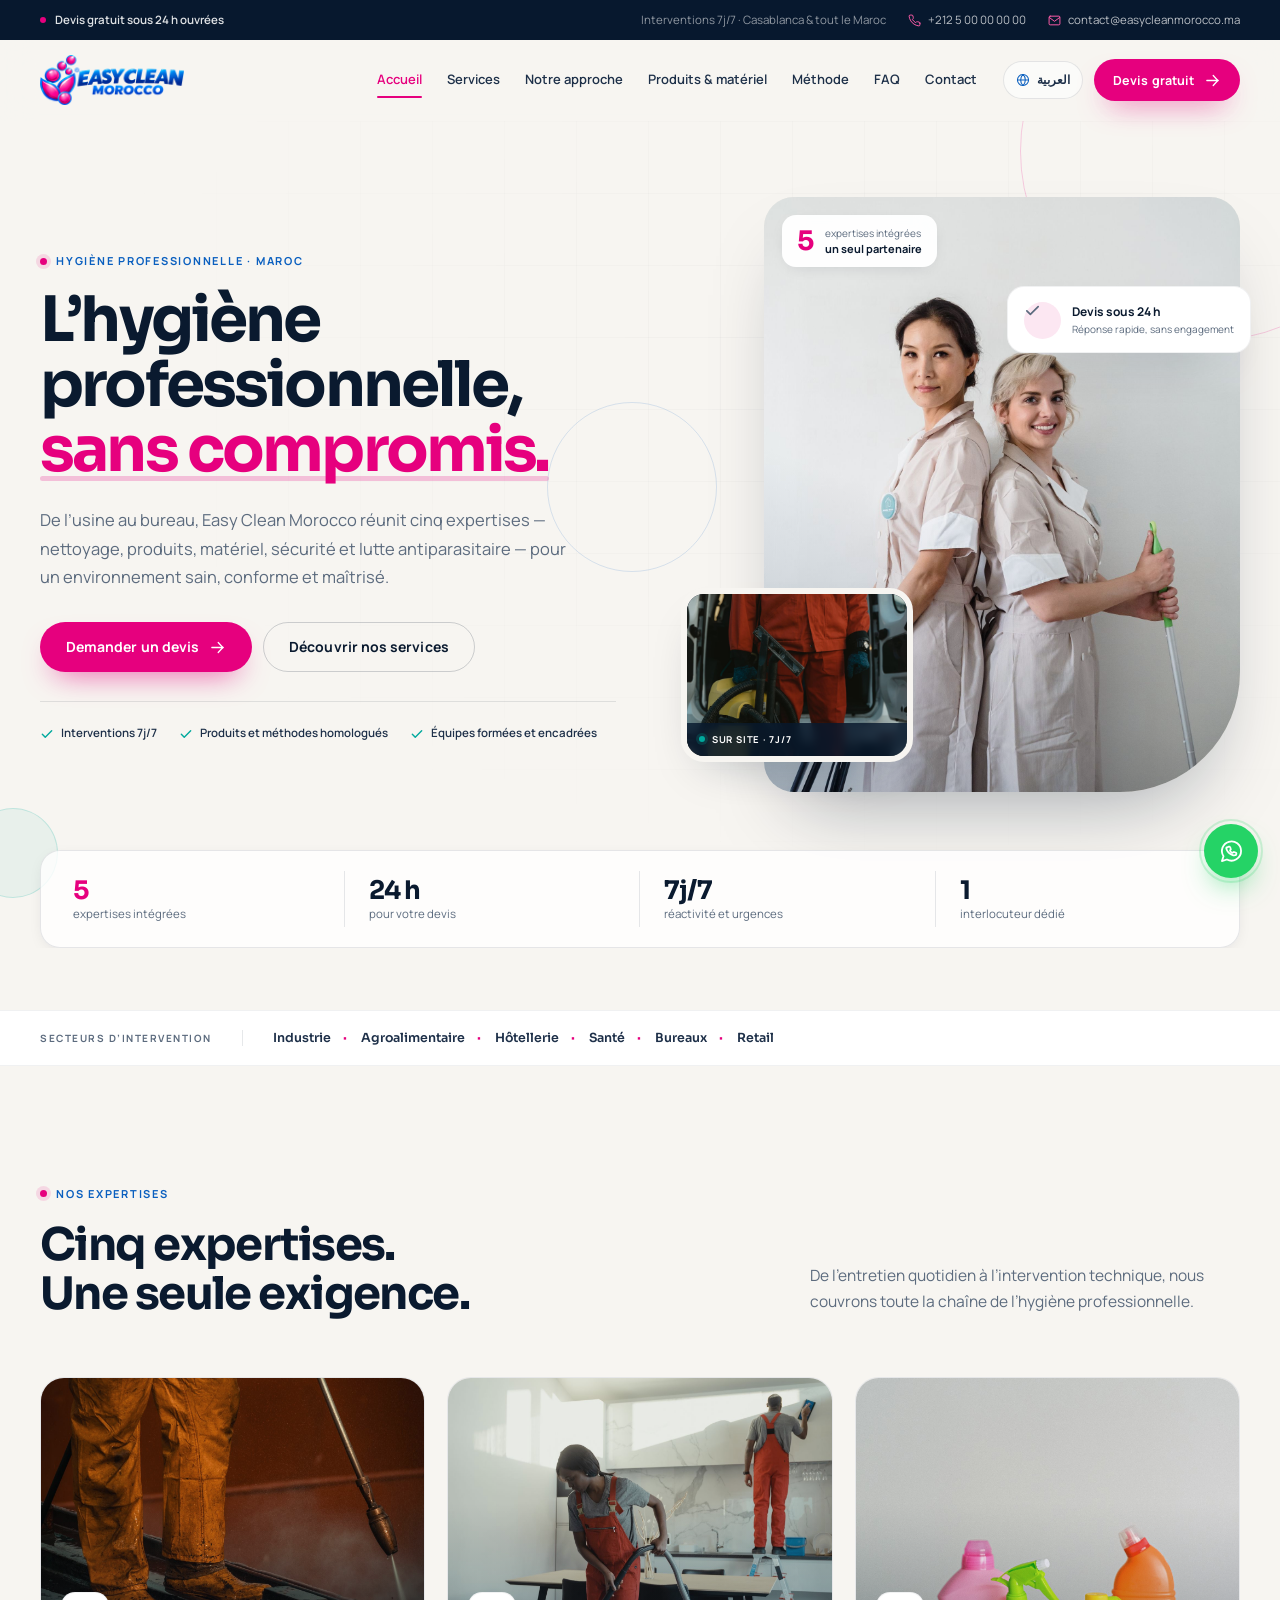
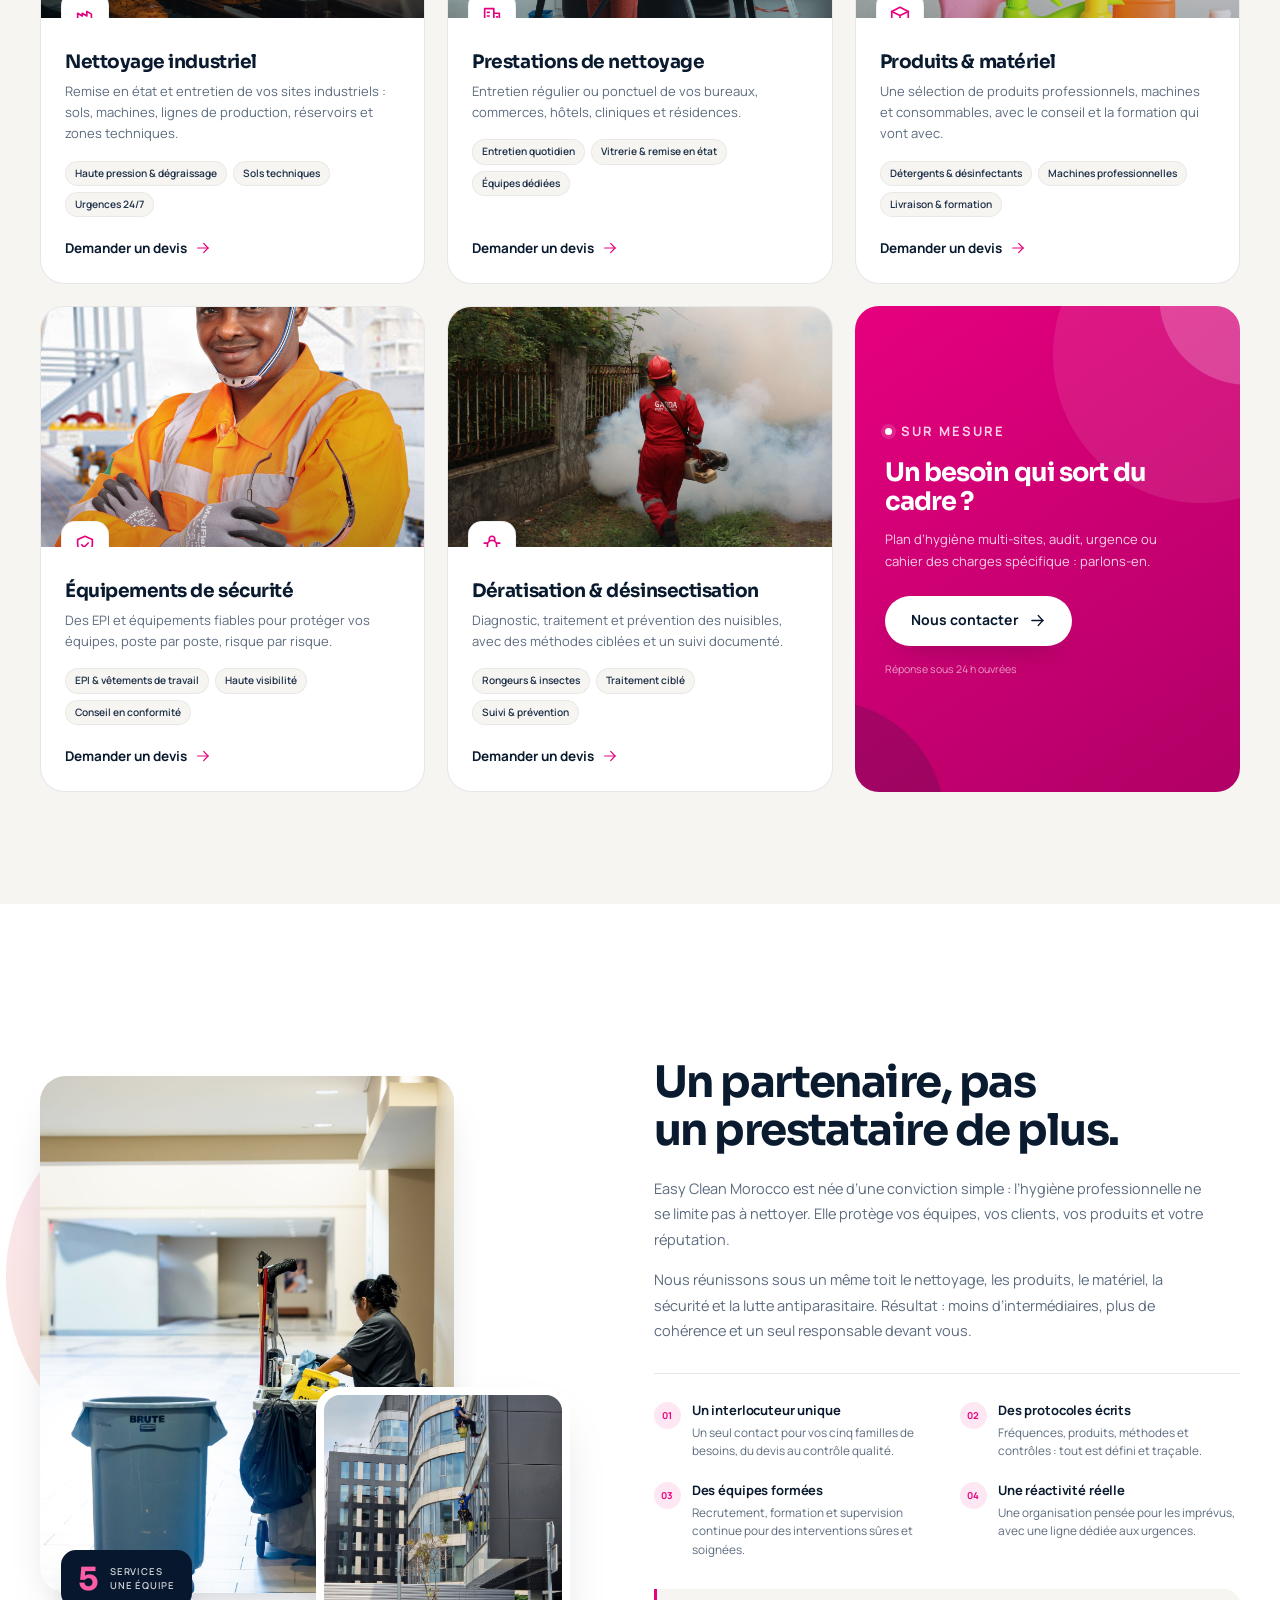
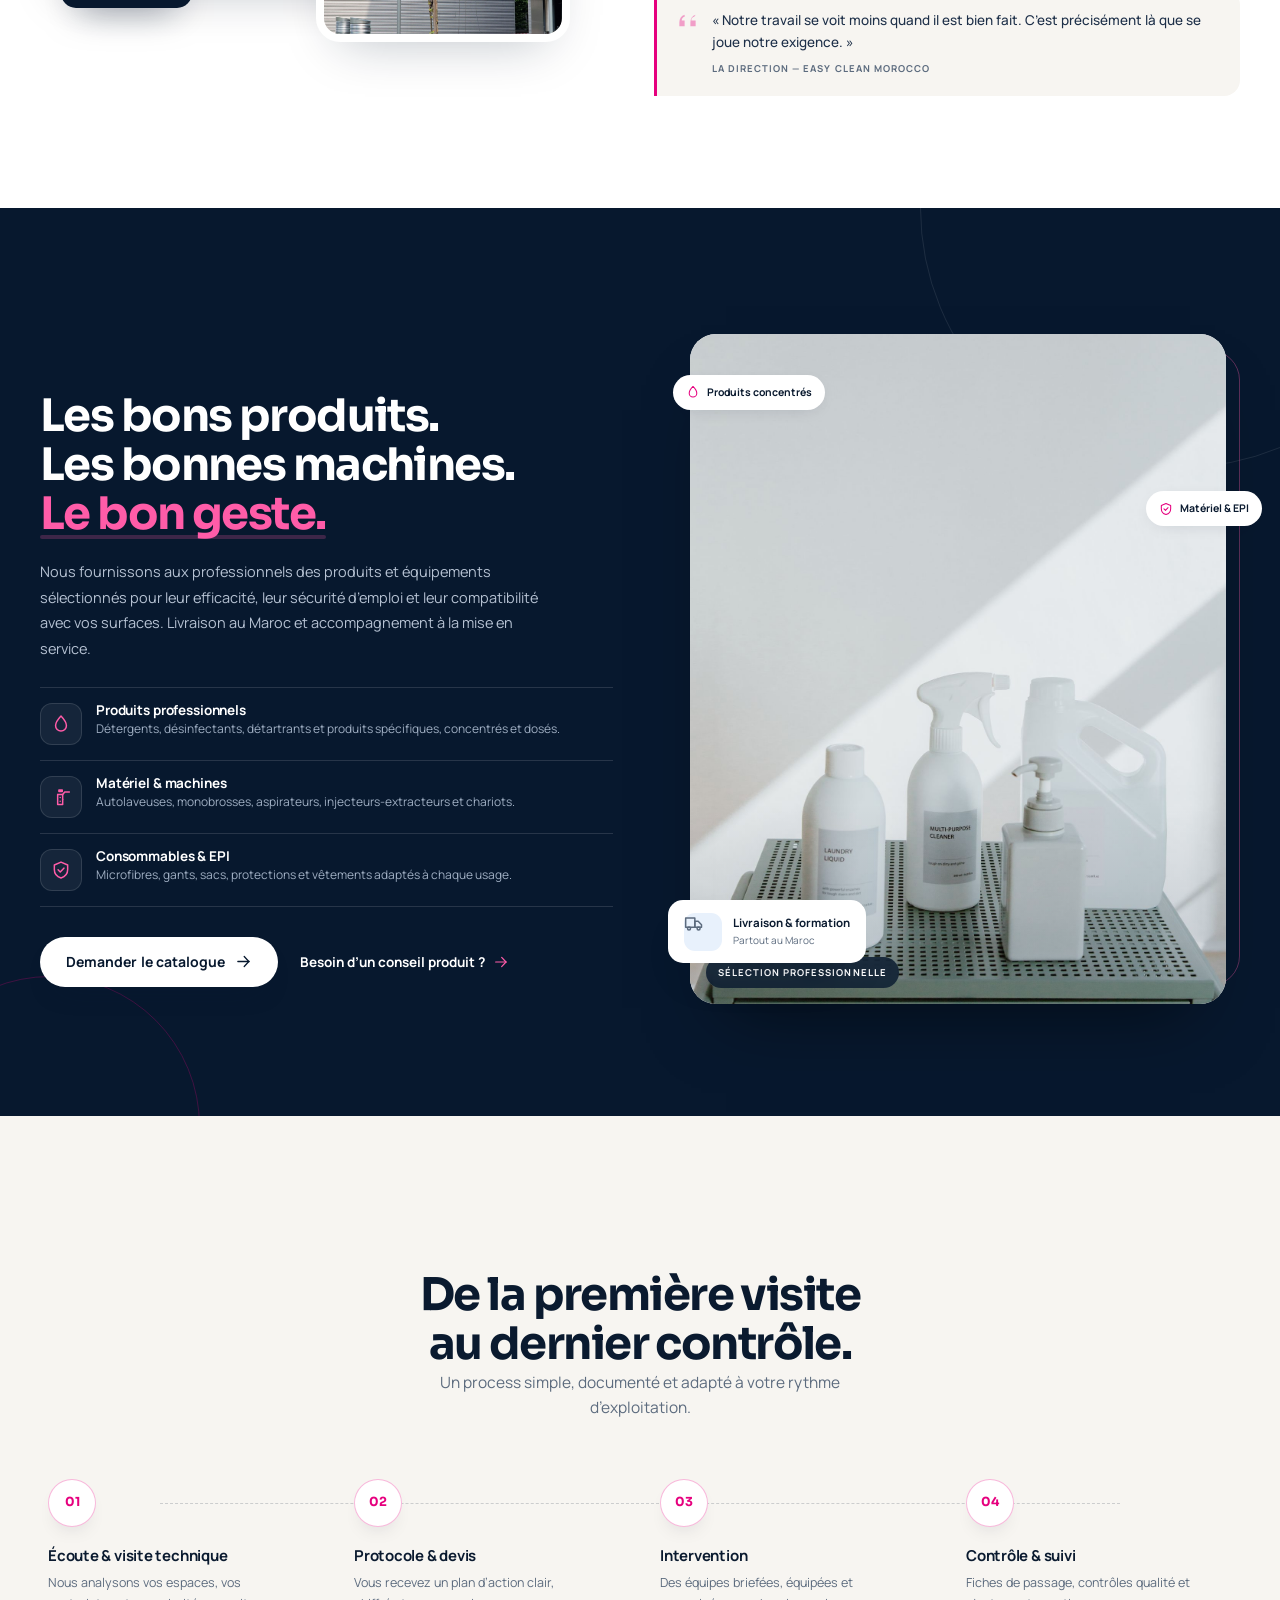
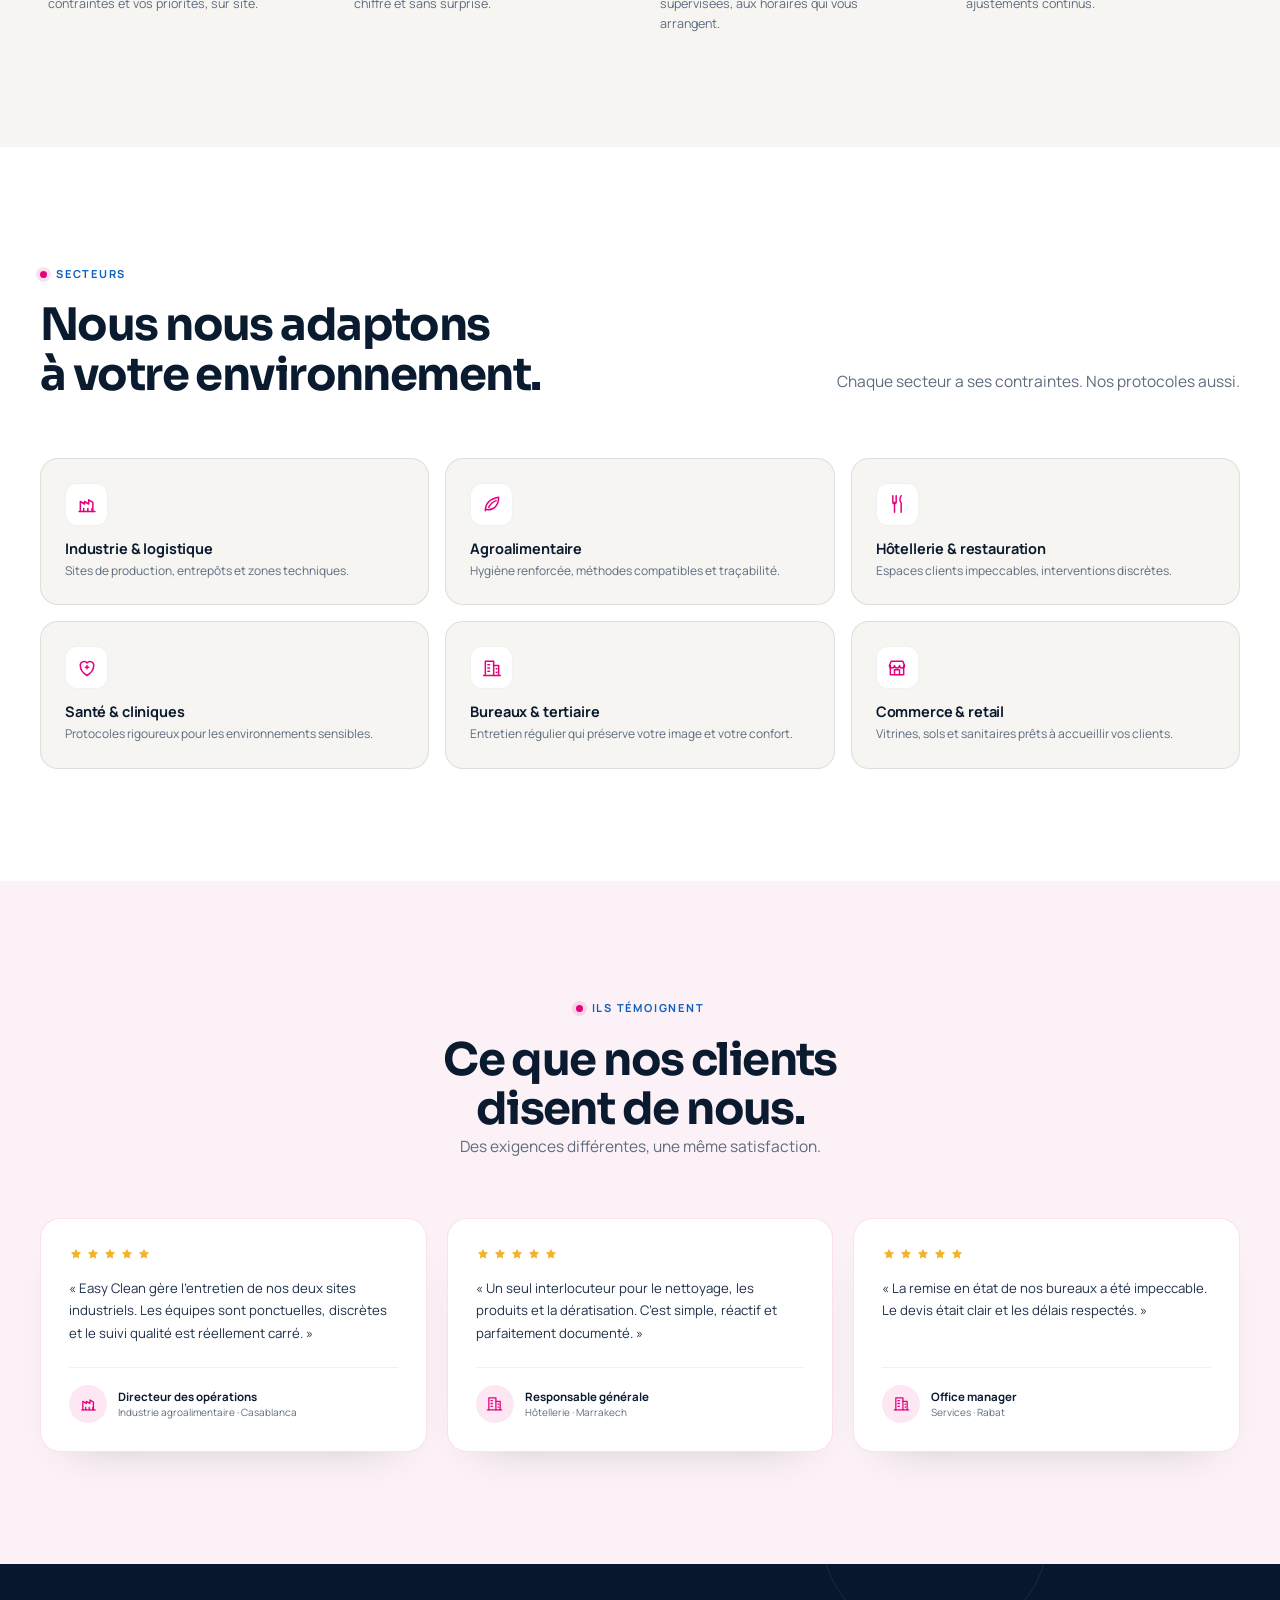
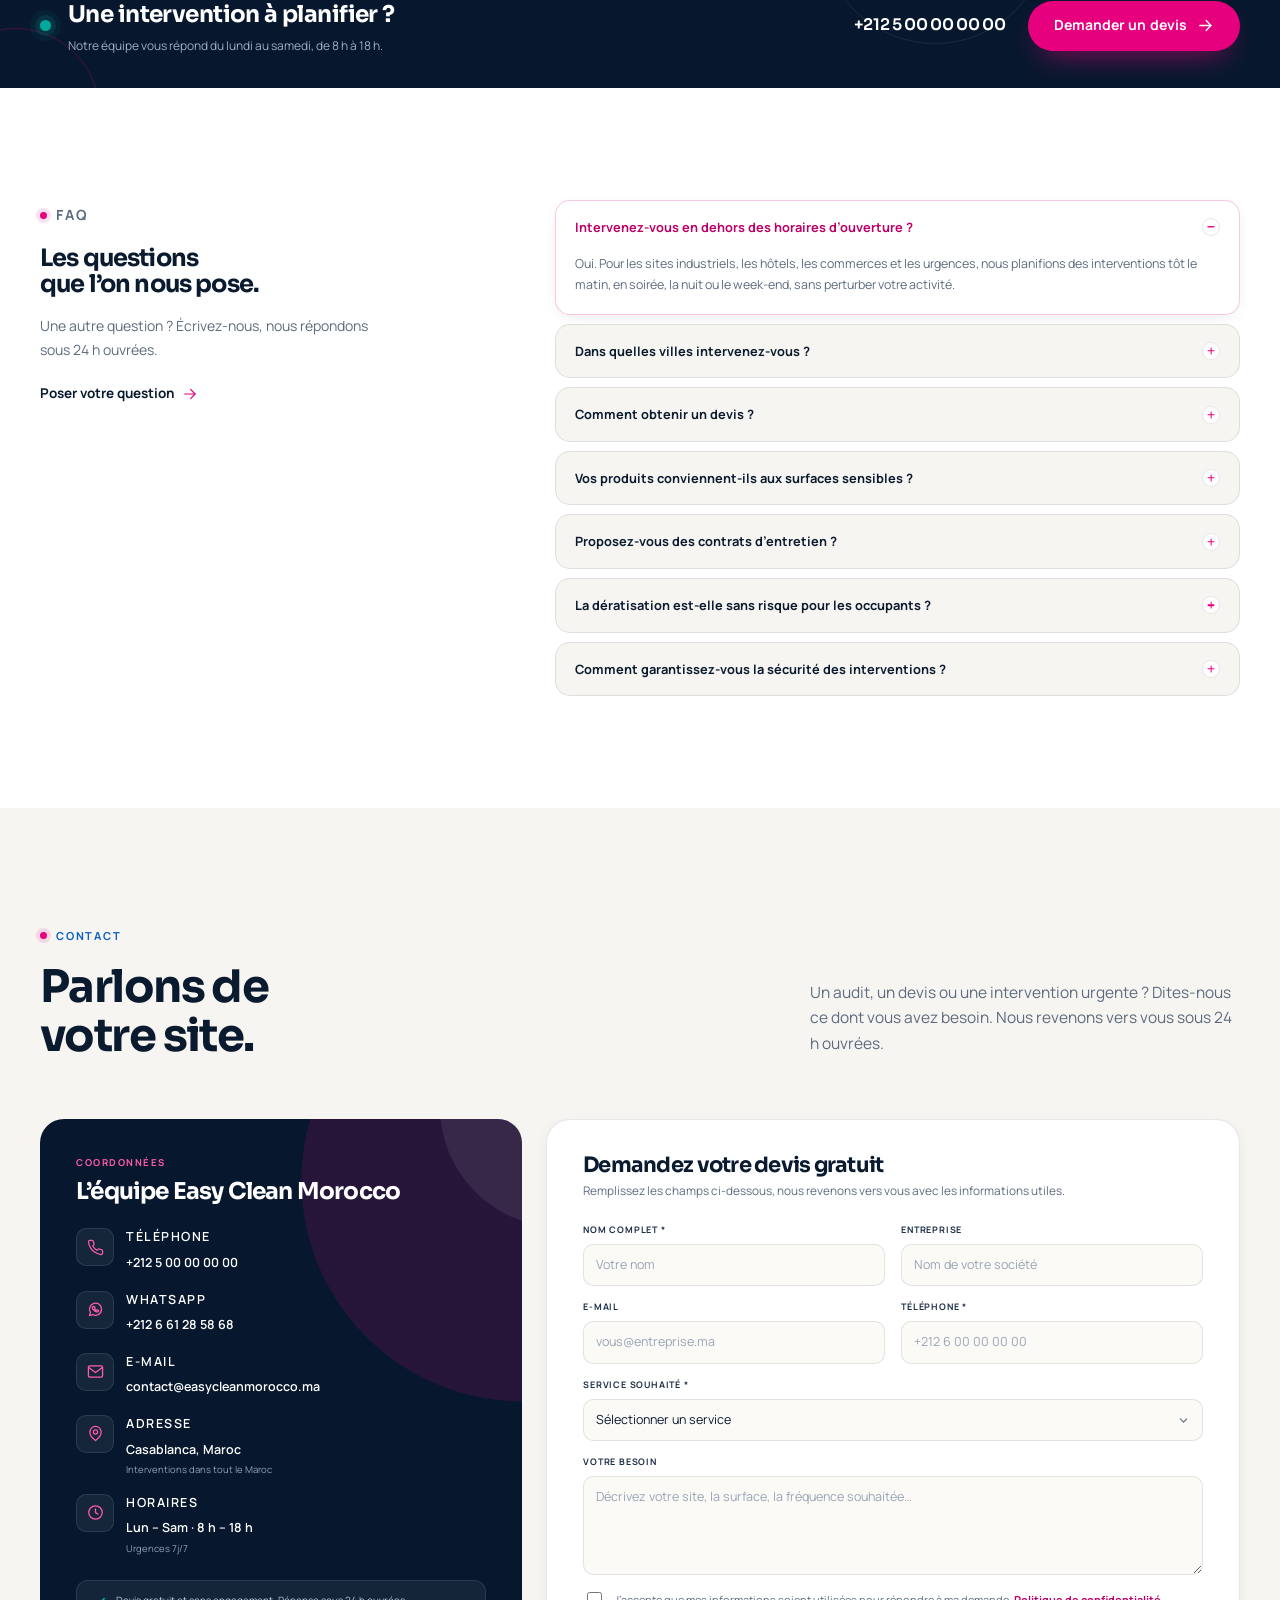
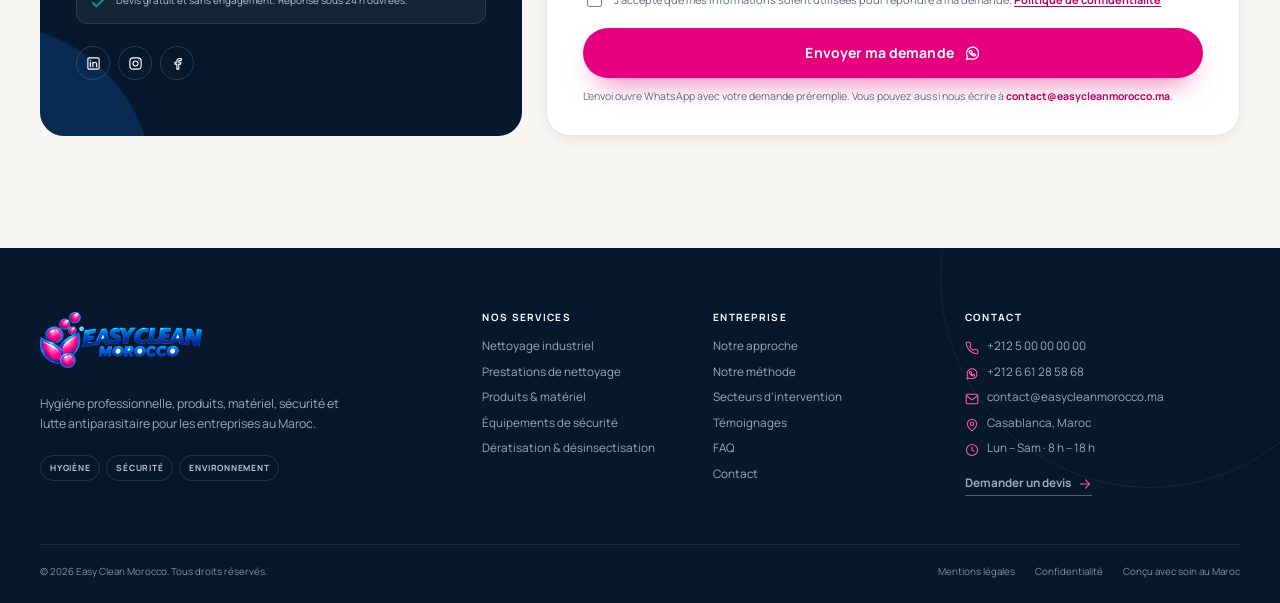
==== index.html @ 85466164 "Easy Clean Morocco — site vitrine bilingual FR/AR (logo original PNG)" ====
<!DOCTYPE html>
<html lang="fr" dir="ltr">
<head>
<meta charset="utf-8">
<meta name="viewport" content="width=device-width, initial-scale=1">
<title>Easy Clean Morocco — Nettoyage industriel, hygiène &amp; sécurité au Maroc</title>
<meta name="description" content="Easy Clean Morocco accompagne les entreprises au Maroc : nettoyage industriel, prestations de nettoyage, produits et matériel, équipements de sécurité, dératisation et désinsectisation. Devis gratuit sous 24 h.">
<meta name="theme-color" content="#07182E">
<link rel="canonical" href="https://www.easycleanmorocco.ma/">
<meta property="og:type" content="website">
<meta property="og:locale" content="fr_MA">
<meta property="og:site_name" content="Easy Clean Morocco">
<meta property="og:title" content="Easy Clean Morocco — L'hygiène professionnelle, sans compromis">
<meta property="og:description" content="Cinq expertises pour vos environnements professionnels : nettoyage industriel, prestations de nettoyage, produits et matériel, sécurité et lutte antiparasitaire.">
<meta property="og:image" content="https://www.easycleanmorocco.ma/assets/img/hero-main.jpg">
<meta property="og:image:width" content="1400">
<meta property="og:image:height" content="1867">
<meta property="og:image:alt" content="Équipe Easy Clean Morocco — hygiène professionnelle au Maroc">
<meta property="og:url" content="https://www.easycleanmorocco.ma/">
<meta name="twitter:card" content="summary_large_image">
<meta name="twitter:title" content="Easy Clean Morocco — L'hygiène professionnelle, sans compromis">
<meta name="twitter:description" content="Cinq expertises pour vos environnements professionnels : nettoyage industriel, prestations, produits et matériel, sécurité et lutte antiparasitaire.">
<meta name="twitter:image" content="https://www.easycleanmorocco.ma/assets/img/hero-main.jpg">
<link rel="icon" href="assets/favicon.svg" type="image/svg+xml">
<link rel="preload" href="assets/fonts/sora-700.woff2" as="font" type="font/woff2" crossorigin>
<link rel="preload" href="assets/fonts/manrope-400.woff2" as="font" type="font/woff2" crossorigin>
<link rel="preload" href="assets/img/hero-main.jpg" as="image">
<link rel="stylesheet" href="assets/css/style.css">
<script type="application/ld+json">
{
  "@context": "https://schema.org",
  "@type": "LocalBusiness",
  "name": "Easy Clean Morocco",
  "description": "Entreprise d'hygiène professionnelle au Maroc : nettoyage industriel, prestations de nettoyage, produits et matériel, équipements de sécurité, dératisation et désinsectisation.",
  "url": "https://www.easycleanmorocco.ma/",
  "telephone": "+212500000000",
  "email": "contact@easycleanmorocco.ma",
  "contactPoint": {
    "@type": "ContactPoint",
    "telephone": "+212661285868",
    "contactType": "service client",
    "availableLanguage": ["fr", "ar"]
  },
  "image": "assets/img/hero-main.jpg",
  "priceRange": "Sur devis",
  "address": {
    "@type": "PostalAddress",
    "addressLocality": "Casablanca",
    "addressCountry": "MA"
  },
  "areaServed": ["Casablanca", "Rabat", "Marrakech", "Tanger", "Kénitra", "Agadir", "Maroc"],
  "openingHoursSpecification": [{
    "@type": "OpeningHoursSpecification",
    "dayOfWeek": ["Monday","Tuesday","Wednesday","Thursday","Friday","Saturday"],
    "opens": "08:00",
    "closes": "18:00"
  }],
  "hasOfferCatalog": {
    "@type": "OfferCatalog",
    "name": "Services Easy Clean Morocco",
    "itemListElement": [
      {"@type":"Offer","itemOffered":{"@type":"Service","name":"Nettoyage industriel"}},
      {"@type":"Offer","itemOffered":{"@type":"Service","name":"Prestations de nettoyage"}},
      {"@type":"Offer","itemOffered":{"@type":"Service","name":"Produits et matériel de nettoyage"}},
      {"@type":"Offer","itemOffered":{"@type":"Service","name":"Équipements de sécurité"}},
      {"@type":"Offer","itemOffered":{"@type":"Service","name":"Dératisation et désinsectisation"}}
    ]
  }
}
</script>
<script>document.documentElement.classList.add('js');</script>
<script>
try {
  var savedLang = localStorage.getItem('ecm-lang');
  if (savedLang === 'ar') {
    document.documentElement.lang = 'ar';
    document.documentElement.dir = 'rtl';
  }
} catch (e) {}
</script>
</head>
<body>

<a href="#main" class="skip-link">Aller au contenu principal</a>

<!-- ============ ICON SPRITE ============ -->
<svg class="sprite" aria-hidden="true" focusable="false" xmlns="http://www.w3.org/2000/svg">
  <symbol id="ecm-mark" viewBox="0 0 240 260">
    <defs>
      <radialGradient id="ecm-ball" cx="35%" cy="28%" r="75%">
        <stop offset="0" stop-color="#FF9CCD"/>
        <stop offset=".4" stop-color="#FF3D9E"/>
        <stop offset=".78" stop-color="#E6007E"/>
        <stop offset="1" stop-color="#A80058"/>
      </radialGradient>
      <linearGradient id="ecm-leaf" x1="0" y1="0" x2=".9" y2="1">
        <stop offset="0" stop-color="#FF4FA6"/>
        <stop offset="1" stop-color="#E6007E"/>
      </linearGradient>
    </defs>
    <g stroke="#0A5FBF" stroke-width="9" stroke-linejoin="round">
      <path d="M145 248 C125 185 130 115 160 62 C205 120 200 190 145 248 Z" fill="url(#ecm-leaf)"/>
      <path d="M175 105 C140 160 90 205 45 250 C55 185 105 140 175 105 Z" fill="url(#ecm-leaf)"/>
      <circle cx="54" cy="88" r="32" fill="url(#ecm-ball)"/>
      <circle cx="122" cy="56" r="30" fill="url(#ecm-ball)"/>
      <circle cx="198" cy="48" r="34" fill="url(#ecm-ball)"/>
      <circle cx="146" cy="116" r="22" fill="url(#ecm-ball)"/>
      <circle cx="186" cy="210" r="38" fill="url(#ecm-ball)"/>
    </g>
    <g fill="#fff" opacity=".9">
      <ellipse cx="43" cy="76" rx="10" ry="6.5" transform="rotate(-32 43 76)"/>
      <ellipse cx="112" cy="45" rx="9" ry="6" transform="rotate(-32 112 45)"/>
      <ellipse cx="187" cy="36" rx="10" ry="6.5" transform="rotate(-32 187 36)"/>
      <ellipse cx="139" cy="108" rx="6" ry="4" transform="rotate(-32 139 108)"/>
      <ellipse cx="175" cy="198" rx="10" ry="6.5" transform="rotate(-32 175 198)"/>
      <ellipse cx="147" cy="104" rx="7" ry="26" transform="rotate(6 147 104)" opacity=".8"/>
      <ellipse cx="130" cy="163" rx="7" ry="24" transform="rotate(-42 130 163)" opacity=".7"/>
    </g>
  </symbol>
  <symbol id="i-phone" viewBox="0 0 24 24"><path d="M22 16.9v3a2 2 0 0 1-2.2 2 19.8 19.8 0 0 1-8.6-3.1 19.5 19.5 0 0 1-6-6A19.8 19.8 0 0 1 2.1 4.2 2 2 0 0 1 4.1 2h3a2 2 0 0 1 2 1.7c.1 1 .4 1.9.7 2.8a2 2 0 0 1-.5 2.1L8.1 9.9a16 16 0 0 0 6 6l1.3-1.3a2 2 0 0 1 2.1-.4c.9.3 1.8.6 2.8.7a2 2 0 0 1 1.7 2Z"/></symbol>
  <symbol id="i-mail" viewBox="0 0 24 24"><rect x="2" y="4" width="20" height="16" rx="2"/><path d="m2.5 6.5 9.5 7 9.5-7"/></symbol>
  <symbol id="i-pin" viewBox="0 0 24 24"><path d="M20 10c0 6-8 12-8 12s-8-6-8-12a8 8 0 0 1 16 0Z"/><circle cx="12" cy="10" r="3"/></symbol>
  <symbol id="i-clock" viewBox="0 0 24 24"><circle cx="12" cy="12" r="9.5"/><path d="M12 7v5.2l3.4 2"/></symbol>
  <symbol id="i-arrow" viewBox="0 0 24 24"><path d="M4 12h16"/><path d="m13 5 6.5 7-6.5 7"/></symbol>
  <symbol id="i-check" viewBox="0 0 24 24"><path d="m4 12.5 5 5L20 6.5"/></symbol>
  <symbol id="i-shield" viewBox="0 0 24 24"><path d="M12 2.5 4 6v5.5c0 5 3.4 8.7 8 10 4.6-1.3 8-5 8-10V6Z"/><path d="m8.5 11.8 2.6 2.6 4.4-4.6"/></symbol>
  <symbol id="i-spray" viewBox="0 0 24 24"><path d="M8 9h6l2.5-3H22"/><path d="M8 9v12h6V9"/><path d="M9.5 3.5h4v2h-4z"/><path d="M11 12.5h.01M14 15h.01M11 17h.01"/></symbol>
  <symbol id="i-factory" viewBox="0 0 24 24"><path d="M2.5 21h19"/><path d="M4 21V9l5 3V9l5 3V7l5 3v11"/><path d="M8 21v-3.5M13 21v-3.5M18 21v-3.5"/></symbol>
  <symbol id="i-building" viewBox="0 0 24 24"><path d="M4 21V4h10v17"/><path d="M14 9h6v12"/><path d="M7 8h2M7 12h2M7 16h2M17 13h1M17 17h1M2 21h20"/></symbol>
  <symbol id="i-box" viewBox="0 0 24 24"><path d="m12 2.5 9 4.5v10L12 21.5 3 17V7Z"/><path d="M3 7l9 4.5L21 7M12 11.5v10"/></symbol>
  <symbol id="i-bug" viewBox="0 0 24 24"><rect x="7" y="7" width="10" height="12" rx="5"/><path d="M9 7V5.5a3 3 0 0 1 6 0V7M3.5 10h3.5M17 10h3.5M3.5 15h3.5M17 15h3.5M7 19l-2 2M17 19l2 2"/></symbol>
  <symbol id="i-leaf" viewBox="0 0 24 24"><path d="M4 20c0-8 5-14 16-16 0 10-6 15-13 15a8 8 0 0 1-3-1Z"/><path d="M8 16c2-4 5-6.5 9-8"/></symbol>
  <symbol id="i-drop" viewBox="0 0 24 24"><path d="M12 2.5S5.5 9.4 5.5 14a6.5 6.5 0 0 0 13 0C18.5 9.4 12 2.5 12 2.5Z"/></symbol>
  <symbol id="i-star" viewBox="0 0 24 24"><path d="m12 3 2.7 5.6 6.1.9-4.4 4.3 1 6.1-5.4-2.9-5.4 2.9 1-6.1L3.2 9.5l6.1-.9Z"/></symbol>
  <symbol id="i-quote" viewBox="0 0 24 24"><path d="M9 6C5.5 7 3.5 10 3.5 14v4H9v-6H6c0-2 .8-3.4 3-4Z"/><path d="M20.5 6c-3.5 1-5.5 4-5.5 8v4h5.5v-6H16c0-2 .8-3.4 3-4Z"/></symbol>
  <symbol id="i-whatsapp" viewBox="0 0 24 24"><path d="M20.5 11.6a8.5 8.5 0 0 1-12.6 7.5L3.5 20.5l1.4-4.3a8.5 8.5 0 1 1 15.6-4.6Z"/><path d="M8.6 8.3c.3-.6.6-.7 1-.7h.6c.2 0 .4.1.5.4l.7 1.6c.1.2 0 .4-.1.6l-.5.6c-.1.2-.2.4 0 .6.4.7 1 1.3 1.8 1.8.2.1.4.1.6-.1l.6-.6c.2-.2.4-.2.6-.1l1.6.7c.2.1.3.3.3.5v.6c0 .4-.1.7-.7 1-.5.3-1.2.4-2 .2-1.4-.4-3-1.3-4.2-2.5-1-1-1.8-2.4-2-3.4-.1-.5 0-.9.2-1.2Z"/></symbol>
  <symbol id="i-menu" viewBox="0 0 24 24"><path d="M3 6h18M3 12h18M3 18h18"/></symbol>
  <symbol id="i-close" viewBox="0 0 24 24"><path d="m5 5 14 14M19 5 5 19"/></symbol>
  <symbol id="i-chevron" viewBox="0 0 24 24"><path d="m6 9 6 6 6-6"/></symbol>
  <symbol id="i-globe" viewBox="0 0 24 24"><circle cx="12" cy="12" r="9.5"/><path d="M2.5 12h19M12 2.5c2.7 2.6 4 6 4 9.5s-1.3 6.9-4 9.5c-2.7-2.6-4-6-4-9.5s1.3-6.9 4-9.5Z"/></symbol>
  <symbol id="i-truck" viewBox="0 0 24 24"><path d="M2 6h11v11H2z"/><path d="M13 10h4l4 4v3h-8z"/><circle cx="6" cy="18.5" r="1.8"/><circle cx="17.5" cy="18.5" r="1.8"/></symbol>
  <symbol id="i-utensils" viewBox="0 0 24 24"><path d="M7 2v8a2 2 0 0 0 4 0V2M9 10v12M17 2c-2 3-2 6 0 9v11"/></symbol>
  <symbol id="i-health" viewBox="0 0 24 24"><path d="M12 21s-8-5.3-8-11.5A4.5 4.5 0 0 1 12 6a4.5 4.5 0 0 1 8 3.5C20 15.7 12 21 12 21Z"/><path d="M12 9v4M10 11h4"/></symbol>
  <symbol id="i-store" viewBox="0 0 24 24"><path d="M3 9l2-5h14l2 5"/><path d="M4 9v11h16V9"/><path d="M3 9a3 3 0 0 0 6 0 3 3 0 0 0 6 0 3 3 0 0 0 6 0"/><path d="M9 20v-6h6v6"/></symbol>
  <symbol id="i-linkedin" viewBox="0 0 24 24"><rect x="3" y="3" width="18" height="18" rx="2"/><path d="M7 10v7M7 7v.01M11 17v-4a3 3 0 0 1 6 0v4M11 10v7"/></symbol>
  <symbol id="i-instagram" viewBox="0 0 24 24"><rect x="3" y="3" width="18" height="18" rx="5"/><circle cx="12" cy="12" r="4"/><path d="M17.5 6.5h.01"/></symbol>
  <symbol id="i-facebook" viewBox="0 0 24 24"><path d="M14 21v-8h3l.5-3H14V8.5c0-1 .3-1.5 1.6-1.5H18V4.2A21 21 0 0 0 15.4 4C12.8 4 11 5.6 11 8.2V10H8v3h3v8Z"/></symbol>
</svg>

<div class="topbar">
  <div class="container topbar__inner">
    <p class="topbar__msg"><span class="dot"></span> <span data-ar="عرض سعر مجاني خلال 24 ساعة عمل">Devis gratuit sous 24 h ouvrées</span></p>
    <div class="topbar__links">
      <span class="topbar__area" data-ar="تدخلات طوال أيام الأسبوع · الدار البيضاء وكل المغرب">Interventions 7j/7 · Casablanca &amp; tout le Maroc</span>
      <a href="tel:+212500000000"><svg class="ico"><use href="#i-phone"/></svg> <bdi dir="ltr">+212 5 00 00 00 00</bdi></a>
      <a href="mailto:contact@easycleanmorocco.ma"><svg class="ico"><use href="#i-mail"/></svg> <bdi dir="ltr">contact@easycleanmorocco.ma</bdi></a>
    </div>
  </div>
</div>

<header class="header" id="header">
  <div class="container header__inner">
    <a class="brand" href="#accueil" aria-label="Easy Clean Morocco — Accueil">
      <img class="brand__logo" src="assets/img/logo.png" alt="Easy Clean Morocco" width="1200" height="416">
    </a>

    <nav class="nav" aria-label="Navigation principale">
      <a href="#accueil" class="nav__link is-active" data-ar="الرئيسية">Accueil</a>
      <a href="#services" class="nav__link" data-ar="خدماتنا">Services</a>
      <a href="#approche" class="nav__link" data-ar="نهجنا">Notre approche</a>
      <a href="#produits" class="nav__link" data-ar="المنتجات والمعدات">Produits &amp; matériel</a>
      <a href="#methode" class="nav__link" data-ar="طريقتنا">Méthode</a>
      <a href="#faq" class="nav__link" data-ar="الأسئلة الشائعة">FAQ</a>
      <a href="#contact" class="nav__link" data-ar="اتصل بنا">Contact</a>
    </nav>

    <div class="header__actions">
      <button class="lang-toggle" type="button" id="langToggle" aria-label="Passer en arabe">
        <svg class="ico" aria-hidden="true"><use href="#i-globe"/></svg>
        <span class="lang-toggle__label">العربية</span>
      </button>
      <a href="#contact" class="btn btn--pink btn--sm header__cta">
        <span data-ar="عرض سعر مجاني">Devis gratuit</span>
        <svg class="ico ico--arrow" aria-hidden="true"><use href="#i-arrow"/></svg>
      </a>
      <button class="burger" type="button" id="burger" aria-expanded="false" aria-controls="mobileNav" aria-label="Ouvrir le menu">
        <span></span><span></span><span></span>
      </button>
    </div>
  </div>
</header>

<div class="mobile-nav" id="mobileNav" aria-hidden="true">
  <nav class="mobile-nav__links" aria-label="Navigation mobile">
    <a href="#accueil" data-ar="الرئيسية">Accueil</a>
    <a href="#services" data-ar="خدماتنا">Services</a>
    <a href="#approche" data-ar="نهجنا">Notre approche</a>
    <a href="#produits" data-ar="المنتجات والمعدات">Produits &amp; matériel</a>
    <a href="#methode" data-ar="طريقتنا">Méthode</a>
    <a href="#secteurs" data-ar="القطاعات">Secteurs</a>
    <a href="#faq" data-ar="الأسئلة الشائعة">FAQ</a>
    <a href="#contact" data-ar="اتصل بنا">Contact</a>
  </nav>
  <div class="mobile-nav__foot">
    <a href="tel:+212500000000" class="mobile-nav__phone"><bdi dir="ltr">+212 5 00 00 00 00</bdi></a>
    <a href="mailto:contact@easycleanmorocco.ma" class="mobile-nav__mail">contact@easycleanmorocco.ma</a>
    <a href="#contact" class="btn btn--pink" data-ar="Demander un devis">Demander un devis</a>
  </div>
</div>

<main id="main">
<section class="hero" id="accueil">
  <div class="hero__deco" aria-hidden="true">
    <span class="bubble bubble--1"></span>
    <span class="bubble bubble--2"></span>
    <span class="bubble bubble--3"></span>
    <span class="hero__grid-lines"></span>
  </div>

  <div class="container hero__grid">
    <div class="hero__copy">
      <p class="eyebrow reveal" data-ar="النظافة الاحترافية · المغرب"><span class="eyebrow__dot"></span> Hygiène professionnelle · Maroc</p>
      <h1 class="reveal" data-ar="نظافة احترافية،<br><span class='hl'>بلا تنازلات.</span>">L’hygiène professionnelle,<br><span class="hl">sans compromis.</span></h1>
      <p class="hero__lead reveal" data-ar="من المصنع إلى المكتب، تجمع Easy Clean Morocco خمس خبرات متكاملة — التنظيف، المنتجات، المعدات، السلامة ومكافحة الحشرات — لبيئة عمل نظيفة وآمنة ومطابقة للمعايير.">De l’usine au bureau, Easy Clean Morocco réunit cinq expertises — nettoyage, produits, matériel, sécurité et lutte antiparasitaire — pour un environnement sain, conforme et maîtrisé.</p>

      <div class="hero__cta reveal">
        <a href="#contact" class="btn btn--pink">
          <span data-ar="اطلب عرض سعر">Demander un devis</span>
          <svg class="ico ico--arrow" aria-hidden="true"><use href="#i-arrow"/></svg>
        </a>
        <a href="#services" class="btn btn--ghost">
          <span data-ar="اكتشف خدماتنا">Découvrir nos services</span>
        </a>
      </div>

      <ul class="hero__trust reveal">
        <li><svg class="ico" aria-hidden="true"><use href="#i-check"/></svg><span data-ar="تدخلات 7 أيام في الأسبوع">Interventions 7j/7</span></li>
        <li><svg class="ico" aria-hidden="true"><use href="#i-check"/></svg><span data-ar="منتجات وأساليب معتمدة">Produits et méthodes homologués</span></li>
        <li><svg class="ico" aria-hidden="true"><use href="#i-check"/></svg><span data-ar="فرق مدربة ومؤطرة">Équipes formées et encadrées</span></li>
      </ul>
    </div>

    <div class="hero__visual reveal">
      <div class="hero__main">
        <img src="assets/img/hero-main.jpg" alt="Équipe de nettoyage professionnel Easy Clean Morocco en intervention" width="1400" height="1867" fetchpriority="high">
        <div class="hero__tag">
          <span class="hero__tag-num">5</span>
          <span class="hero__tag-text" data-ar="خبرات متكاملة<br><strong>شريك واحد</strong>">expertises intégrées<br><strong>un seul partenaire</strong></span>
        </div>
      </div>

      <figure class="hero__detail">
        <img src="assets/img/hero-detail.jpg" alt="Matériel professionnel de nettoyage prêt pour une intervention" width="1400" height="933" loading="lazy">
        <figcaption><span class="dot"></span> <span data-ar="في الموقع · 7/7">Sur site · 7j/7</span></figcaption>
      </figure>

      <div class="hero__card">
        <span class="hero__card-icon"><svg class="ico" aria-hidden="true"><use href="#i-check"/></svg></span>
        <div>
          <strong data-ar="عرض سعر خلال 24 ساعة">Devis sous 24 h</strong>
          <span data-ar="رد سريع، بدون التزام">Réponse rapide, sans engagement</span>
        </div>
      </div>
    </div>
  </div>

  <div class="container">
    <div class="hero__stats reveal">
      <div class="stat">
        <strong>5</strong>
        <span data-ar="خبرات متكاملة">expertises intégrées</span>
      </div>
      <div class="stat">
        <strong dir="ltr">24 h</strong>
        <span data-ar="لإعداد عرض السعر">pour votre devis</span>
      </div>
      <div class="stat">
        <strong dir="ltr">7j/7</strong>
        <span data-ar="استجابة للحالات العاجلة">réactivité et urgences</span>
      </div>
      <div class="stat">
        <strong>1</strong>
        <span data-ar="متحدث مخصص">interlocuteur dédié</span>
      </div>
    </div>
  </div>
</section>

<div class="sector-strip">
  <div class="container sector-strip__inner">
    <span class="sector-strip__label" data-ar="قطاعات تدخلنا">Secteurs d’intervention</span>
    <ul class="sector-strip__list">
      <li data-ar="الصناعة">Industrie</li>
      <li data-ar="الصناعات الغذائية">Agroalimentaire</li>
      <li data-ar="الفندقة">Hôtellerie</li>
      <li data-ar="الصحة">Santé</li>
      <li data-ar="المكاتب">Bureaux</li>
      <li data-ar="التجزئة">Retail</li>
    </ul>
  </div>
</div>
<section class="section services" id="services">
  <div class="container">
    <div class="section-head">
      <p class="eyebrow reveal" data-ar="خبراتنا"><span class="eyebrow__dot"></span> Nos expertises</p>
      <div class="section-head__row">
        <h2 class="reveal" data-ar="خمس خبرات.<br>معيار واحد.">Cinq expertises.<br>Une seule exigence.</h2>
        <p class="section-head__lead reveal" data-ar="من الصيانة اليومية إلى التدخل التقني، نغطي سلسلة النظافة المهنية بأكملها.">De l’entretien quotidien à l’intervention technique, nous couvrons toute la chaîne de l’hygiène professionnelle.</p>
      </div>
    </div>

    <div class="services__grid">
      <article class="service-card reveal">
        <div class="service-card__media">
          <img src="assets/img/service-industriel.jpg" alt="Nettoyage industriel à haute pression sur un équipement" width="1400" height="933" loading="lazy">
          <span class="service-card__icon"><svg class="ico" aria-hidden="true"><use href="#i-factory"/></svg></span>
        </div>
        <div class="service-card__body">
          <h3 data-ar="التنظيف الصناعي">Nettoyage industriel</h3>
          <p data-ar="إعادة تأهيل وصيانة مواقعكم الصناعية: الأرضيات، الآلات، خطوط الإنتاج، الخزانات والمناطق التقنية.">Remise en état et entretien de vos sites industriels : sols, machines, lignes de production, réservoirs et zones techniques.</p>
          <ul class="tags">
            <li data-ar="ضغط عالٍ وإزالة الشحوم">Haute pression &amp; dégraissage</li>
            <li data-ar="أرضيات تقنية">Sols techniques</li>
            <li data-ar="طوارئ 24/7">Urgences 24/7</li>
          </ul>
          <a href="#contact" class="link-arrow"><span data-ar="اطلب عرض سعر">Demander un devis</span> <svg class="ico ico--arrow" aria-hidden="true"><use href="#i-arrow"/></svg></a>
        </div>
      </article>

      <article class="service-card reveal">
        <div class="service-card__media">
          <img src="assets/img/service-prestation.jpg" alt="Prestation de nettoyage professionnel dans des locaux modernes" width="1400" height="933" loading="lazy">
          <span class="service-card__icon"><svg class="ico" aria-hidden="true"><use href="#i-building"/></svg></span>
        </div>
        <div class="service-card__body">
          <h3 data-ar="خدمات التنظيف">Prestations de nettoyage</h3>
          <p data-ar="صيانة منتظمة أو عرضية لمكاتبكم، متاجركم، فنادقكم، عياداتكم ومجمعاتكم السكنية.">Entretien régulier ou ponctuel de vos bureaux, commerces, hôtels, cliniques et résidences.</p>
          <ul class="tags">
            <li data-ar="صيانة يومية">Entretien quotidien</li>
            <li data-ar="تنظيف الزجاج وإعادة التأهيل">Vitrerie &amp; remise en état</li>
            <li data-ar="فرق مخصصة">Équipes dédiées</li>
          </ul>
          <a href="#contact" class="link-arrow"><span data-ar="اطلب عرض سعر">Demander un devis</span> <svg class="ico ico--arrow" aria-hidden="true"><use href="#i-arrow"/></svg></a>
        </div>
      </article>

      <article class="service-card reveal">
        <div class="service-card__media">
          <img src="assets/img/service-produits.jpg" alt="Produits de nettoyage professionnels" width="1400" height="933" loading="lazy">
          <span class="service-card__icon"><svg class="ico" aria-hidden="true"><use href="#i-box"/></svg></span>
        </div>
        <div class="service-card__body">
          <h3 data-ar="المنتجات والمعدات">Produits &amp; matériel</h3>
          <p data-ar="تشكيلة من المنتجات المهنية والآلات والمستهلكات، مع الاستشارة والتدريب المناسبين.">Une sélection de produits professionnels, machines et consommables, avec le conseil et la formation qui vont avec.</p>
          <ul class="tags">
            <li data-ar="منظفات ومطهرات">Détergents &amp; désinfectants</li>
            <li data-ar="آلات مهنية">Machines professionnelles</li>
            <li data-ar="توصيل وتدريب">Livraison &amp; formation</li>
          </ul>
          <a href="#contact" class="link-arrow"><span data-ar="اطلب عرض سعر">Demander un devis</span> <svg class="ico ico--arrow" aria-hidden="true"><use href="#i-arrow"/></svg></a>
        </div>
      </article>

      <article class="service-card reveal">
        <div class="service-card__media">
          <img src="assets/img/service-securite.jpg" alt="Équipements de protection individuelle et équipement de sécurité" width="1400" height="933" loading="lazy">
          <span class="service-card__icon"><svg class="ico" aria-hidden="true"><use href="#i-shield"/></svg></span>
        </div>
        <div class="service-card__body">
          <h3 data-ar="معدات السلامة">Équipements de sécurité</h3>
          <p data-ar="معدات وقاية فردية موثوقة لحماية فرقكم، منصباً بمنصب وخطراً بخطر.">Des EPI et équipements fiables pour protéger vos équipes, poste par poste, risque par risque.</p>
          <ul class="tags">
            <li data-ar="معدات وقاية وملابس عمل">EPI &amp; vêtements de travail</li>
            <li data-ar="عالية الوضوح">Haute visibilité</li>
            <li data-ar="استشارة في المطابقة">Conseil en conformité</li>
          </ul>
          <a href="#contact" class="link-arrow"><span data-ar="اطلب عرض سعر">Demander un devis</span> <svg class="ico ico--arrow" aria-hidden="true"><use href="#i-arrow"/></svg></a>
        </div>
      </article>

      <article class="service-card reveal">
        <div class="service-card__media">
          <img src="assets/img/service-nuisibles.jpg" alt="Technicien de lutte antiparasitaire en intervention de désinsectisation" width="1400" height="933" loading="lazy">
          <span class="service-card__icon"><svg class="ico" aria-hidden="true"><use href="#i-bug"/></svg></span>
        </div>
        <div class="service-card__body">
          <h3 data-ar="مكافحة القوارض والحشرات">Dératisation &amp; désinsectisation</h3>
          <p data-ar="تشخيص ومعالجة ووقاية من الآفات بأساليب موجهة ومتابعة موثقة.">Diagnostic, traitement et prévention des nuisibles, avec des méthodes ciblées et un suivi documenté.</p>
          <ul class="tags">
            <li data-ar="قوارض وحشرات">Rongeurs &amp; insectes</li>
            <li data-ar="معالجة موجهة">Traitement ciblé</li>
            <li data-ar="متابعة ووقاية">Suivi &amp; prévention</li>
          </ul>
          <a href="#contact" class="link-arrow"><span data-ar="اطلب عرض سعر">Demander un devis</span> <svg class="ico ico--arrow" aria-hidden="true"><use href="#i-arrow"/></svg></a>
        </div>
      </article>

      <article class="service-card service-card--cta reveal">
        <div class="service-card__bubbles" aria-hidden="true"></div>
        <p class="eyebrow eyebrow--light" data-ar="حسب الطلب"><span class="eyebrow__dot"></span> Sur mesure</p>
        <h3 data-ar="حاجة تتجاوز المعتاد؟">Un besoin qui sort du cadre ?</h3>
        <p data-ar="خطة نظافة متعددة المواقع، تدقيق، حالة طارئة أو دفتر شروط خاص: لنتحدث.">Plan d’hygiène multi-sites, audit, urgence ou cahier des charges spécifique : parlons-en.</p>
        <a href="#contact" class="btn btn--white">
          <span data-ar="اتصلوا بنا">Nous contacter</span>
          <svg class="ico ico--arrow" aria-hidden="true"><use href="#i-arrow"/></svg>
        </a>
        <span class="service-card__note" data-ar="رد خلال 24 ساعة عمل">Réponse sous 24 h ouvrées</span>
      </article>
    </div>
  </div>
</section>

<section class="section approach" id="approche">
  <div class="container approach__grid">
    <div class="approach__visual reveal">
      <span class="approach__blob" aria-hidden="true"></span>
      <figure class="approach__photo">
        <img src="assets/img/about-main.jpg" alt="Agent d’entretien Easy Clean Morocco dans un hall professionnel" width="1400" height="2100" loading="lazy">
      </figure>
      <figure class="approach__photo approach__photo--small">
        <img src="assets/img/about-detail.jpg" alt="Nettoyage de vitres en hauteur sur une façade de bureau" width="1400" height="1867" loading="lazy">
      </figure>
      <div class="approach__badge">
        <strong>5</strong>
        <span data-ar="خدمات<br>فريق واحد">services<br>une équipe</span>
      </div>
    </div>

    <div class="approach__copy">
      <p class="eyebrow reveal" data-ar="نهجنا"><span class="eyebrow__dot"></span> Notre approche</p>
      <h2 class="reveal" data-ar="شريك، وليس مجرد<br>مزود خدمة.">Un partenaire, pas<br>un prestataire de plus.</h2>
      <p class="reveal" data-ar="وُلدت Easy Clean Morocco من قناعة بسيطة: النظافة المهنية لا تقتصر على التنظيف، بل تحمي فرقكم وعملاءكم ومنتجاتكم وسمعتكم.">Easy Clean Morocco est née d’une conviction simple : l’hygiène professionnelle ne se limite pas à nettoyer. Elle protège vos équipes, vos clients, vos produits et votre réputation.</p>
      <p class="reveal" data-ar="نجمع تحت سقف واحد التنظيف، المنتجات، المعدات، السلامة ومكافحة الحشرات. النتيجة: وسطاء أقل، تناسق أكبر، ومسؤول واحد أمامكم.">Nous réunissons sous un même toit le nettoyage, les produits, le matériel, la sécurité et la lutte antiparasitaire. Résultat : moins d’intermédiaires, plus de cohérence et un seul responsable devant vous.</p>

      <div class="commitments reveal">
        <article class="commitment">
          <span class="commitment__num">01</span>
          <div>
            <h3 data-ar="متحدث واحد">Un interlocuteur unique</h3>
            <p data-ar="جهة اتصال واحدة لاحتياجاتكم الخمسة، من عرض السعر إلى مراقبة الجودة.">Un seul contact pour vos cinq familles de besoins, du devis au contrôle qualité.</p>
          </div>
        </article>
        <article class="commitment">
          <span class="commitment__num">02</span>
          <div>
            <h3 data-ar="بروتوكولات مكتوبة">Des protocoles écrits</h3>
            <p data-ar="الترددات، المنتجات، الأساليب والمراقبة: كل شيء محدد وقابل للتتبع.">Fréquences, produits, méthodes et contrôles : tout est défini et traçable.</p>
          </div>
        </article>
        <article class="commitment">
          <span class="commitment__num">03</span>
          <div>
            <h3 data-ar="فرق مدربة">Des équipes formées</h3>
            <p data-ar="توظيف وتدريب وإشراف مستمر لتدخلات آمنة ومتقنة.">Recrutement, formation et supervision continue pour des interventions sûres et soignées.</p>
          </div>
        </article>
        <article class="commitment">
          <span class="commitment__num">04</span>
          <div>
            <h3 data-ar="استجابة فعلية">Une réactivité réelle</h3>
            <p data-ar="تنظيم يراعي الطوارئ، مع خط مخصص للحالات العاجلة.">Une organisation pensée pour les imprévus, avec une ligne dédiée aux urgences.</p>
          </div>
        </article>
      </div>

      <blockquote class="approach__quote reveal">
        <svg class="approach__quote-icon" aria-hidden="true"><use href="#i-quote"/></svg>
        <p data-ar="عملنا يظهر أقل عندما يُنجز بإتقان. وهنا بالضبط يكمن معيارنا.">« Notre travail se voit moins quand il est bien fait. C’est précisément là que se joue notre exigence. »</p>
        <footer data-ar="الإدارة — Easy Clean Morocco">La direction — Easy Clean Morocco</footer>
      </blockquote>
    </div>
  </div>
</section>

<section class="section products" id="produits">
  <div class="products__deco" aria-hidden="true">
    <span class="products__ring products__ring--1"></span>
    <span class="products__ring products__ring--2"></span>
  </div>
  <div class="container products__grid">
    <div class="products__copy">
      <p class="eyebrow eyebrow--light reveal" data-ar="المنتجات والمعدات"><span class="eyebrow__dot"></span> Produits &amp; matériel</p>
      <h2 class="reveal" data-ar="المنتجات المناسبة.<br>الآلات المناسبة.<br><span class='hl hl--light'>الاستخدام الصحيح.</span>">Les bons produits.<br>Les bonnes machines.<br><span class="hl hl--light">Le bon geste.</span></h2>
      <p class="reveal" data-ar="نوفر للمهنيين منتجات ومعدات مختارة لفعاليتها وسلامة استخدامها وتوافقها مع أسطحكم. توصيل في المغرب ومواكبة عند التشغيل.">Nous fournissons aux professionnels des produits et équipements sélectionnés pour leur efficacité, leur sécurité d’emploi et leur compatibilité avec vos surfaces. Livraison au Maroc et accompagnement à la mise en service.</p>

      <ul class="product-list">
        <li class="reveal">
          <span class="product-list__icon"><svg class="ico" aria-hidden="true"><use href="#i-drop"/></svg></span>
          <div>
            <h3 data-ar="منتجات مهنية">Produits professionnels</h3>
            <p data-ar="منظفات، مطهرات، مزيلات الكلس ومنتجات مخصصة، مركزة وجرعات دقيقة.">Détergents, désinfectants, détartrants et produits spécifiques, concentrés et dosés.</p>
          </div>
        </li>
        <li class="reveal">
          <span class="product-list__icon"><svg class="ico" aria-hidden="true"><use href="#i-spray"/></svg></span>
          <div>
            <h3 data-ar="المعدات والآلات">Matériel &amp; machines</h3>
            <p data-ar="آلات غسيل، مكانس تلميع، مكانس كهربائية، أجهزة حقن واستخراج وعربات.">Autolaveuses, monobrosses, aspirateurs, injecteurs-extracteurs et chariots.</p>
          </div>
        </li>
        <li class="reveal">
          <span class="product-list__icon"><svg class="ico" aria-hidden="true"><use href="#i-shield"/></svg></span>
          <div>
            <h3 data-ar="المستهلكات ومعدات الوقاية">Consommables &amp; EPI</h3>
            <p data-ar="ألياف دقيقة، قفازات، أكياس، حمايات وملابس مناسبة لكل استخدام.">Microfibres, gants, sacs, protections et vêtements adaptés à chaque usage.</p>
          </div>
        </li>
      </ul>

      <div class="products__actions reveal">
        <a href="#contact" class="btn btn--white">
          <span data-ar="اطلب الكتالوج">Demander le catalogue</span>
          <svg class="ico ico--arrow" aria-hidden="true"><use href="#i-arrow"/></svg>
        </a>
        <a href="#contact" class="link-arrow link-arrow--light">
          <span data-ar="تحتاجون استشارة حول منتج؟">Besoin d’un conseil produit ?</span>
          <svg class="ico ico--arrow" aria-hidden="true"><use href="#i-arrow"/></svg>
        </a>
      </div>
    </div>

    <div class="products__visual reveal">
      <span class="products__frame" aria-hidden="true"></span>
      <figure class="products__figure">
        <img src="assets/img/products-feature.jpg" alt="Sélection de produits de nettoyage professionnels" width="1400" height="2100" loading="lazy">
        <figcaption data-ar="تشكيلة احترافية">Sélection professionnelle</figcaption>
      </figure>
      <div class="product-chip product-chip--a"><svg class="ico" aria-hidden="true"><use href="#i-drop"/></svg> <span data-ar="منتجات مركزة">Produits concentrés</span></div>
      <div class="product-chip product-chip--b"><svg class="ico" aria-hidden="true"><use href="#i-shield"/></svg> <span data-ar="معدات ووقاية">Matériel &amp; EPI</span></div>
      <div class="product-float">
        <span class="product-float__icon"><svg class="ico" aria-hidden="true"><use href="#i-truck"/></svg></span>
        <div>
          <strong data-ar="توصيل وتدريب">Livraison &amp; formation</strong>
          <span data-ar="في كل المغرب">Partout au Maroc</span>
        </div>
      </div>
    </div>
  </div>
</section>

<section class="section method" id="methode">
  <div class="container">
    <div class="section-head section-head--center">
      <p class="eyebrow reveal" data-ar="طريقتنا"><span class="eyebrow__dot"></span> Notre méthode</p>
      <h2 class="reveal" data-ar="من الزيارة الأولى<br>إلى آخر مراقبة.">De la première visite<br>au dernier contrôle.</h2>
      <p class="section-head__lead reveal" data-ar="مسار بسيط وموثق ومتكيف مع وتيرة نشاطكم.">Un process simple, documenté et adapté à votre rythme d’exploitation.</p>
    </div>

    <ol class="steps">
      <li class="step reveal">
        <span class="step__num">01</span>
        <div class="step__body">
          <h3 data-ar="الاستماع والزيارة التقنية">Écoute &amp; visite technique</h3>
          <p data-ar="نحلل مساحاتكم وقيودكم وأولوياتكم في عين المكان.">Nous analysons vos espaces, vos contraintes et vos priorités, sur site.</p>
        </div>
      </li>
      <li class="step reveal">
        <span class="step__num">02</span>
        <div class="step__body">
          <h3 data-ar="البروتوكول وعرض السعر">Protocole &amp; devis</h3>
          <p data-ar="تتلقون خطة عمل واضحة ومحددة التكلفة ودون مفاجآت.">Vous recevez un plan d’action clair, chiffré et sans surprise.</p>
        </div>
      </li>
      <li class="step reveal">
        <span class="step__num">03</span>
        <div class="step__body">
          <h3 data-ar="التدخل">Intervention</h3>
          <p data-ar="فرق مطلعة ومجهزة ومؤطرة، في الأوقات التي تناسبكم.">Des équipes briefées, équipées et supervisées, aux horaires qui vous arrangent.</p>
        </div>
      </li>
      <li class="step reveal">
        <span class="step__num">04</span>
        <div class="step__body">
          <h3 data-ar="المراقبة والمتابعة">Contrôle &amp; suivi</h3>
          <p data-ar="بطاقات مرور، مراقبة جودة وتعديلات مستمرة.">Fiches de passage, contrôles qualité et ajustements continus.</p>
        </div>
      </li>
    </ol>
  </div>
</section>

<section class="section sectors" id="secteurs">
  <div class="container">
    <div class="section-head">
      <p class="eyebrow reveal" data-ar="القطاعات"><span class="eyebrow__dot"></span> Secteurs</p>
      <div class="section-head__row">
        <h2 class="reveal" data-ar="نتكيف مع<br>بيئتكم.">Nous nous adaptons<br>à votre environnement.</h2>
        <p class="section-head__lead reveal" data-ar="لكل قطاع قيوده، وبروتوكولاتنا أيضاً.">Chaque secteur a ses contraintes. Nos protocoles aussi.</p>
      </div>
    </div>

    <div class="sectors__grid">
      <article class="sector reveal">
        <span class="sector__icon"><svg class="ico" aria-hidden="true"><use href="#i-factory"/></svg></span>
        <h3 data-ar="الصناعة واللوجستيك">Industrie &amp; logistique</h3>
        <p data-ar="مواقع الإنتاج، المستودعات والمناطق التقنية.">Sites de production, entrepôts et zones techniques.</p>
      </article>
      <article class="sector reveal">
        <span class="sector__icon"><svg class="ico" aria-hidden="true"><use href="#i-leaf"/></svg></span>
        <h3 data-ar="الصناعات الغذائية">Agroalimentaire</h3>
        <p data-ar="نظافة معززة، أساليب متوافقة وتتبع دقيق.">Hygiène renforcée, méthodes compatibles et traçabilité.</p>
      </article>
      <article class="sector reveal">
        <span class="sector__icon"><svg class="ico" aria-hidden="true"><use href="#i-utensils"/></svg></span>
        <h3 data-ar="الفندقة والمطاعم">Hôtellerie &amp; restauration</h3>
        <p data-ar="فضاءات عملاء لا تشوبها شائبة وتدخلات هادئة.">Espaces clients impeccables, interventions discrètes.</p>
      </article>
      <article class="sector reveal">
        <span class="sector__icon"><svg class="ico" aria-hidden="true"><use href="#i-health"/></svg></span>
        <h3 data-ar="الصحة والعيادات">Santé &amp; cliniques</h3>
        <p data-ar="بروتوكولات صارمة للبيئات الحساسة.">Protocoles rigoureux pour les environnements sensibles.</p>
      </article>
      <article class="sector reveal">
        <span class="sector__icon"><svg class="ico" aria-hidden="true"><use href="#i-building"/></svg></span>
        <h3 data-ar="المكاتب والخدمات">Bureaux &amp; tertiaire</h3>
        <p data-ar="صيانة منتظمة تحافظ على صورتكم وراحتكم.">Entretien régulier qui préserve votre image et votre confort.</p>
      </article>
      <article class="sector reveal">
        <span class="sector__icon"><svg class="ico" aria-hidden="true"><use href="#i-store"/></svg></span>
        <h3 data-ar="التجارة والتجزئة">Commerce &amp; retail</h3>
        <p data-ar="واجهات وأرضيات ومرافق جاهزة لاستقبال عملائكم.">Vitrines, sols et sanitaires prêts à accueillir vos clients.</p>
      </article>
    </div>
  </div>
</section>

<section class="section testimonials" id="temoignages">
  <div class="container">
    <div class="section-head section-head--center">
      <p class="eyebrow reveal" data-ar="شهادات"><span class="eyebrow__dot"></span> Ils témoignent</p>
      <h2 class="reveal" data-ar="ماذا يقول عملاؤنا<br>عنا.">Ce que nos clients<br>disent de nous.</h2>
      <p class="section-head__lead reveal" data-ar="متطلبات مختلفة، ورضا واحد.">Des exigences différentes, une même satisfaction.</p>
    </div>

    <div class="testimonials__grid">
      <figure class="testimonial reveal">
        <div class="stars" aria-label="Note 5 sur 5">
          <svg class="ico" aria-hidden="true"><use href="#i-star"/></svg><svg class="ico" aria-hidden="true"><use href="#i-star"/></svg><svg class="ico" aria-hidden="true"><use href="#i-star"/></svg><svg class="ico" aria-hidden="true"><use href="#i-star"/></svg><svg class="ico" aria-hidden="true"><use href="#i-star"/></svg>
        </div>
        <blockquote data-ar="تدير Easy Clean صيانة موقعينا الصناعيين. الفرق دقيقة في المواعيد ومنضبطة، ومتابعة الجودة منظمة فعلاً.">« Easy Clean gère l’entretien de nos deux sites industriels. Les équipes sont ponctuelles, discrètes et le suivi qualité est réellement carré. »</blockquote>
        <figcaption>
          <span class="testimonial__avatar"><svg class="ico" aria-hidden="true"><use href="#i-factory"/></svg></span>
          <div>
            <strong data-ar="مدير العمليات">Directeur des opérations</strong>
            <span data-ar="الصناعات الغذائية · الدار البيضاء">Industrie agroalimentaire · Casablanca</span>
          </div>
        </figcaption>
      </figure>

      <figure class="testimonial reveal">
        <div class="stars" aria-label="Note 5 sur 5">
          <svg class="ico" aria-hidden="true"><use href="#i-star"/></svg><svg class="ico" aria-hidden="true"><use href="#i-star"/></svg><svg class="ico" aria-hidden="true"><use href="#i-star"/></svg><svg class="ico" aria-hidden="true"><use href="#i-star"/></svg><svg class="ico" aria-hidden="true"><use href="#i-star"/></svg>
        </div>
        <blockquote data-ar="متحدث واحد للتنظيف والمنتجات ومكافحة القوارض. الأمر بسيط وسريع وموثق تماماً.">« Un seul interlocuteur pour le nettoyage, les produits et la dératisation. C’est simple, réactif et parfaitement documenté. »</blockquote>
        <figcaption>
          <span class="testimonial__avatar"><svg class="ico" aria-hidden="true"><use href="#i-building"/></svg></span>
          <div>
            <strong data-ar="المديرة العامة">Responsable générale</strong>
            <span data-ar="الفندقة · مراكش">Hôtellerie · Marrakech</span>
          </div>
        </figcaption>
      </figure>

      <figure class="testimonial reveal">
        <div class="stars" aria-label="Note 5 sur 5">
          <svg class="ico" aria-hidden="true"><use href="#i-star"/></svg><svg class="ico" aria-hidden="true"><use href="#i-star"/></svg><svg class="ico" aria-hidden="true"><use href="#i-star"/></svg><svg class="ico" aria-hidden="true"><use href="#i-star"/></svg><svg class="ico" aria-hidden="true"><use href="#i-star"/></svg>
        </div>
        <blockquote data-ar="كانت إعادة تأهيل مكاتبنا ممتازة. عرض السعر كان واضحاً والمواعيد محترمة.">« La remise en état de nos bureaux a été impeccable. Le devis était clair et les délais respectés. »</blockquote>
        <figcaption>
          <span class="testimonial__avatar"><svg class="ico" aria-hidden="true"><use href="#i-building"/></svg></span>
          <div>
            <strong data-ar="مسؤولة إدارية">Office manager</strong>
            <span data-ar="الخدمات · الرباط">Services · Rabat</span>
          </div>
        </figcaption>
      </figure>
    </div>
  </div>
</section>

<section class="mini-cta">
  <div class="container mini-cta__inner">
    <div class="mini-cta__copy">
      <span class="mini-cta__pulse" aria-hidden="true"></span>
      <div>
        <p class="mini-cta__title" data-ar="هل لديكم تدخل يجب برمجته؟">Une intervention à planifier ?</p>
        <p class="mini-cta__sub" data-ar="فريقنا يجيبكم من الاثنين إلى السبت، من الثامنة صباحاً حتى السادسة مساءً.">Notre équipe vous répond du lundi au samedi, de 8 h à 18 h.</p>
      </div>
    </div>
    <div class="mini-cta__actions">
      <a href="tel:+212500000000" class="mini-cta__phone"><bdi dir="ltr">+212 5 00 00 00 00</bdi></a>
      <a href="#contact" class="btn btn--pink">
        <span data-ar="اطلب عرض سعر">Demander un devis</span>
        <svg class="ico ico--arrow" aria-hidden="true"><use href="#i-arrow"/></svg>
      </a>
    </div>
  </div>
</section>

<section class="section faq" id="faq">
  <div class="container faq__grid">
    <div class="faq__intro">
      <p class="eyebrow reveal" data-ar="الأسئلة الشائعة"><span class="eyebrow__dot"></span> FAQ</p>
      <h2 class="reveal" data-ar="الأسئلة التي<br>تطرحونها علينا.">Les questions<br>que l’on nous pose.</h2>
      <p class="reveal" data-ar="لديكم سؤال آخر؟ راسلونا، نجيب خلال 24 ساعة عمل.">Une autre question ? Écrivez-nous, nous répondons sous 24 h ouvrées.</p>
      <a href="#contact" class="link-arrow reveal"><span data-ar="اطرحوا سؤالكم">Poser votre question</span> <svg class="ico ico--arrow" aria-hidden="true"><use href="#i-arrow"/></svg></a>
    </div>

    <div class="accordion">
      <details class="faq-item" open>
        <summary>
          <span data-ar="هل تتدخلون خارج ساعات العمل؟">Intervenez-vous en dehors des horaires d’ouverture ?</span>
          <span class="faq-item__icon" aria-hidden="true"></span>
        </summary>
        <div class="faq-item__body"><p data-ar="نعم. بالنسبة للمواقع الصناعية والفنادق والمتاجر والحالات الطارئة، نبرمج تدخلات في الصباح الباكر أو المساء أو الليل أو نهاية الأسبوع، دون تعطيل نشاطكم.">Oui. Pour les sites industriels, les hôtels, les commerces et les urgences, nous planifions des interventions tôt le matin, en soirée, la nuit ou le week-end, sans perturber votre activité.</p></div>
      </details>

      <details class="faq-item">
        <summary>
          <span data-ar="في أي مدن تتدخلون؟">Dans quelles villes intervenez-vous ?</span>
          <span class="faq-item__icon" aria-hidden="true"></span>
        </summary>
        <div class="faq-item__body"><p data-ar="قاعدتنا في الدار البيضاء. نتدخل في الرباط، مراكش، طنجة، القنيطرة، أكادير وفي مجموع التراب المغربي حسب طبيعة المهمة وحجمها.">Notre base est à Casablanca. Nous intervenons à Rabat, Marrakech, Tanger, Kénitra, Agadir et sur l’ensemble du territoire marocain selon la nature et l’ampleur de la mission.</p></div>
      </details>

      <details class="faq-item">
        <summary>
          <span data-ar="كيف أحصل على عرض سعر؟">Comment obtenir un devis ?</span>
          <span class="faq-item__icon" aria-hidden="true"></span>
        </summary>
        <div class="faq-item__body"><p data-ar="صفوا احتياجاتكم في النموذج أو تواصلوا معنا مباشرة. نناقش وضعية موقعكم ثم نرسل لكم عرضاً مفصلاً خلال 24 إلى 48 ساعة عمل.">Décrivez votre besoin dans le formulaire ou contactez-nous directement. Nous échangeons sur votre site, puis nous vous adressons une proposition chiffrée sous 24 à 48 h ouvrées.</p></div>
      </details>

      <details class="faq-item">
        <summary>
          <span data-ar="هل منتجاتكم مناسبة للأسطح الحساسة؟">Vos produits conviennent-ils aux surfaces sensibles ?</span>
          <span class="faq-item__icon" aria-hidden="true"></span>
        </summary>
        <div class="faq-item__body"><p data-ar="نعم. نختار المنتجات والجرعات حسب كل سطح وكل استخدام: الفولاذ المقاوم للصدأ، البلاط، الخشب، المنسوجات والمناطق الغذائية. فرقنا مدربة على التخفيف الصحيح وأوقات التلامس.">Oui. Nous sélectionnons les produits et les dosages en fonction de chaque surface et de chaque usage : inox, carrelage, bois, textiles, zones alimentaires. Nos équipes sont formées aux bonnes dilutions et aux temps de contact.</p></div>
      </details>

      <details class="faq-item">
        <summary>
          <span data-ar="هل تقدمون عقود صيانة؟">Proposez-vous des contrats d’entretien ?</span>
          <span class="faq-item__icon" aria-hidden="true"></span>
        </summary>
        <div class="faq-item__body"><p data-ar="نعم، نكيف التردد مع نشاطكم: مرور يومي أو أسبوعي أو شهري، مع دفتر شروط وبطاقات مرور ومراقبة جودة منتظمة.">Oui, nous adaptons la fréquence à votre activité : passage quotidien, hebdomadaire ou mensuel, avec un cahier des charges, des fiches de passage et des contrôles qualité réguliers.</p></div>
      </details>

      <details class="faq-item">
        <summary>
          <span data-ar="هل مكافحة القوارض آمنة للمتواجدين؟">La dératisation est-elle sans risque pour les occupants ?</span>
          <span class="faq-item__icon" aria-hidden="true"></span>
        </summary>
        <div class="faq-item__body"><p data-ar="علاجاتنا موجهة وتوضع في محطات آمنة بعيداً عن متناول الأطفال والحيوانات. نسلمكم إرشادات الوقاية ونضمن المتابعة حتى السيطرة الكاملة.">Nos traitements sont ciblés et posés dans des postes sécurisés, hors de portée des enfants et des animaux. Nous vous remettons les consignes de prévention et assurons un suivi jusqu’à la maîtrise complète.</p></div>
      </details>

      <details class="faq-item">
        <summary>
          <span data-ar="كيف تضمنون سلامة التدخلات؟">Comment garantissez-vous la sécurité des interventions ?</span>
          <span class="faq-item__icon" aria-hidden="true"></span>
        </summary>
        <div class="faq-item__body"><p data-ar="يرتدي أعواننا معدات الوقاية المناسبة، ويحترمون بروتوكولات السلامة، ويستخدمون منتجات مطابقة لاستخدامها. يتم تحديد المخاطر الخاصة بموقعكم خلال الزيارة التقنية.">Nos intervenants portent les EPI adaptés, respectent les protocoles de sécurité et utilisent des produits conformes à leur usage. Les risques spécifiques à votre site sont identifiés lors de la visite technique.</p></div>
      </details>
    </div>
  </div>
</section>

<section class="section contact" id="contact">
  <div class="container">
    <div class="section-head">
      <p class="eyebrow reveal" data-ar="اتصلوا بنا"><span class="eyebrow__dot"></span> Contact</p>
      <div class="section-head__row">
        <h2 class="reveal" data-ar="لنتحدث عن<br>موقعكم.">Parlons de<br>votre site.</h2>
        <p class="section-head__lead reveal" data-ar="تدقيق، عرض سعر أو تدخل عاجل؟ أخبرونا بما تحتاجون إليه. نعود إليكم خلال 24 ساعة عمل.">Un audit, un devis ou une intervention urgente ? Dites-nous ce dont vous avez besoin. Nous revenons vers vous sous 24 h ouvrées.</p>
      </div>
    </div>

    <div class="contact__grid">
      <aside class="contact-card reveal">
        <div class="contact-card__deco" aria-hidden="true"></div>
        <p class="contact-card__eyebrow" data-ar="معلومات الاتصال">Coordonnées</p>
        <h3 data-ar="فريق Easy Clean Morocco">L’équipe Easy Clean Morocco</h3>
        <ul class="contact-list">
          <li>
            <span class="contact-list__icon"><svg class="ico" aria-hidden="true"><use href="#i-phone"/></svg></span>
            <div>
              <span class="contact-list__label" data-ar="الهاتف">Téléphone</span>
              <a href="tel:+212500000000"><bdi dir="ltr">+212 5 00 00 00 00</bdi></a>
            </div>
          </li>
          <li>
            <span class="contact-list__icon"><svg class="ico" aria-hidden="true"><use href="#i-whatsapp"/></svg></span>
            <div>
              <span class="contact-list__label" data-ar="واتساب">WhatsApp</span>
              <a href="https://wa.me/212661285868" target="_blank" rel="noopener"><bdi dir="ltr">+212 6 61 28 58 68</bdi></a>
            </div>
          </li>
          <li>
            <span class="contact-list__icon"><svg class="ico" aria-hidden="true"><use href="#i-mail"/></svg></span>
            <div>
              <span class="contact-list__label" data-ar="البريد الإلكتروني">E-mail</span>
              <a href="mailto:contact@easycleanmorocco.ma"><bdi dir="ltr">contact@easycleanmorocco.ma</bdi></a>
            </div>
          </li>
          <li>
            <span class="contact-list__icon"><svg class="ico" aria-hidden="true"><use href="#i-pin"/></svg></span>
            <div>
              <span class="contact-list__label" data-ar="العنوان">Adresse</span>
              <span data-ar="الدار البيضاء، المغرب">Casablanca, Maroc</span>
              <em data-ar="تدخلات في كل المغرب">Interventions dans tout le Maroc</em>
            </div>
          </li>
          <li>
            <span class="contact-list__icon"><svg class="ico" aria-hidden="true"><use href="#i-clock"/></svg></span>
            <div>
              <span class="contact-list__label" data-ar="ساعات العمل">Horaires</span>
              <span data-ar="الاثنين – السبت · من الثامنة صباحاً إلى السادسة مساءً">Lun – Sam · 8 h – 18 h</span>
              <em data-ar="طوارئ 7 أيام في الأسبوع">Urgences 7j/7</em>
            </div>
          </li>
        </ul>

        <div class="contact-card__note">
          <svg class="ico" aria-hidden="true"><use href="#i-check"/></svg>
          <p data-ar="عرض سعر مجاني وبدون التزام. رد خلال 24 ساعة عمل.">Devis gratuit et sans engagement. Réponse sous 24 h ouvrées.</p>
        </div>

        <div class="contact-card__socials">
          <a href="#" aria-label="LinkedIn" rel="noopener"><svg class="ico" aria-hidden="true"><use href="#i-linkedin"/></svg></a>
          <a href="#" aria-label="Instagram" rel="noopener"><svg class="ico" aria-hidden="true"><use href="#i-instagram"/></svg></a>
          <a href="#" aria-label="Facebook" rel="noopener"><svg class="ico" aria-hidden="true"><use href="#i-facebook"/></svg></a>
        </div>
      </aside>

      <form class="quote-form reveal" id="quoteForm" novalidate>
        <div class="quote-form__head">
          <h3 data-ar="اطلبوا عرض سعر مجاني">Demandez votre devis gratuit</h3>
          <p data-ar="املأوا الحقول أدناه، وسنعود إليكم بالمعلومات اللازمة.">Remplissez les champs ci-dessous, nous revenons vers vous avec les informations utiles.</p>
        </div>

        <div class="form-grid">
          <div class="field">
            <label for="name" data-ar="الاسم الكامل *">Nom complet *</label>
            <input type="text" id="name" name="name" placeholder="Votre nom" autocomplete="name" data-ar-ph="اسمكم" required>
          </div>
          <div class="field">
            <label for="company" data-ar="الشركة">Entreprise</label>
            <input type="text" id="company" name="company" placeholder="Nom de votre société" autocomplete="organization" data-ar-ph="اسم شركتكم">
          </div>
          <div class="field">
            <label for="email" data-ar="البريد الإلكتروني">E-mail</label>
            <input type="email" id="email" name="email" placeholder="vous@entreprise.ma" autocomplete="email" dir="ltr">
          </div>
          <div class="field">
            <label for="phone" data-ar="الهاتف *">Téléphone *</label>
            <input type="tel" id="phone" name="phone" placeholder="+212 6 00 00 00 00" autocomplete="tel" inputmode="tel" dir="ltr" required>
          </div>
          <div class="field field--full">
            <label for="service" data-ar="الخدمة المطلوبة *">Service souhaité *</label>
            <select id="service" name="service" required>
              <option value="" selected disabled data-ar="اختاروا خدمة">Sélectionner un service</option>
              <option value="Nettoyage industriel" data-ar="التنظيف الصناعي">Nettoyage industriel</option>
              <option value="Prestation de nettoyage" data-ar="خدمات التنظيف">Prestation de nettoyage</option>
              <option value="Produits et matériel" data-ar="المنتجات والمعدات">Produits et matériel</option>
              <option value="Équipement de sécurité" data-ar="معدات السلامة">Équipement de sécurité</option>
              <option value="Dératisation et désinsectisation" data-ar="مكافحة القوارض والحشرات">Dératisation et désinsectisation</option>
              <option value="Plusieurs services / autre" data-ar="عدة خدمات / أخرى">Plusieurs services / autre</option>
            </select>
          </div>
          <div class="field field--full">
            <label for="message" data-ar="احتياجكم">Votre besoin</label>
            <textarea id="message" name="message" rows="4" placeholder="Décrivez votre site, la surface, la fréquence souhaitée…" data-ar-ph="صفوا موقعكم، المساحة، التردد المطلوب…"></textarea>
          </div>
        </div>

        <div class="hp" aria-hidden="true">
          <label for="website">Ne pas remplir ce champ</label>
          <input type="text" id="website" name="website" tabindex="-1" autocomplete="off">
        </div>

        <label class="consent">
          <input type="checkbox" id="consent" name="consent" required>
          <span data-ar="أوافق على استخدام معلوماتي للرد على طلبي. <a href='confidentialite.html'>سياسة الخصوصية</a>">J’accepte que mes informations soient utilisées pour répondre à ma demande. <a href="confidentialite.html">Politique de confidentialité</a></span>
        </label>

        <button type="submit" class="btn btn--pink btn--block">
          <span data-ar="أرسل طلبي">Envoyer ma demande</span>
          <svg class="ico" aria-hidden="true"><use href="#i-whatsapp"/></svg>
        </button>

        <p class="form-note" data-ar="الإرسال يفتح واتساب مع رسالتكم جاهزة. يمكنكم أيضاً مراسلتنا على contact@easycleanmorocco.ma.">L’envoi ouvre WhatsApp avec votre demande préremplie. Vous pouvez aussi nous écrire à <a href="mailto:contact@easycleanmorocco.ma">contact@easycleanmorocco.ma</a>.</p>
        <div class="form-status" id="formStatus" role="status" aria-live="polite"></div>
      </form>
    </div>
  </div>
</section>

</main>

<footer class="footer">
  <div class="container">
    <div class="footer__grid">
      <div class="footer__brand">
        <a class="brand brand--footer" href="#accueil" aria-label="Easy Clean Morocco — Accueil">
          <img class="brand__logo" src="assets/img/logo.png" alt="Easy Clean Morocco" width="1200" height="416">
        </a>
        <p data-ar="النظافة المهنية، المنتجات، المعدات، السلامة ومكافحة الحشرات للشركات في المغرب.">Hygiène professionnelle, produits, matériel, sécurité et lutte antiparasitaire pour les entreprises au Maroc.</p>
        <div class="footer__tags">
          <span data-ar="نظافة">Hygiène</span>
          <span data-ar="سلامة">Sécurité</span>
          <span data-ar="بيئة">Environnement</span>
        </div>
      </div>

      <div class="footer__col">
        <h3 data-ar="خدماتنا">Nos services</h3>
        <ul>
          <li><a href="#services" data-ar="التنظيف الصناعي">Nettoyage industriel</a></li>
          <li><a href="#services" data-ar="خدمات التنظيف">Prestations de nettoyage</a></li>
          <li><a href="#produits" data-ar="المنتجات والمعدات">Produits &amp; matériel</a></li>
          <li><a href="#services" data-ar="معدات السلامة">Équipements de sécurité</a></li>
          <li><a href="#services" data-ar="مكافحة القوارض والحشرات">Dératisation &amp; désinsectisation</a></li>
        </ul>
      </div>

      <div class="footer__col">
        <h3 data-ar="الشركة">Entreprise</h3>
        <ul>
          <li><a href="#approche" data-ar="نهجنا">Notre approche</a></li>
          <li><a href="#methode" data-ar="طريقتنا">Notre méthode</a></li>
          <li><a href="#secteurs" data-ar="القطاعات">Secteurs d’intervention</a></li>
          <li><a href="#temoignages" data-ar="شهادات">Témoignages</a></li>
          <li><a href="#faq" data-ar="الأسئلة الشائعة">FAQ</a></li>
          <li><a href="#contact" data-ar="اتصل بنا">Contact</a></li>
        </ul>
      </div>

      <div class="footer__col footer__contact">
        <h3 data-ar="اتصال">Contact</h3>
        <ul class="footer__contact-list">
          <li><svg class="ico" aria-hidden="true"><use href="#i-phone"/></svg><a href="tel:+212500000000"><bdi dir="ltr">+212 5 00 00 00 00</bdi></a></li>
          <li><svg class="ico" aria-hidden="true"><use href="#i-whatsapp"/></svg><a href="https://wa.me/212661285868" target="_blank" rel="noopener"><bdi dir="ltr">+212 6 61 28 58 68</bdi></a></li>
          <li><svg class="ico" aria-hidden="true"><use href="#i-mail"/></svg><a href="mailto:contact@easycleanmorocco.ma"><bdi dir="ltr">contact@easycleanmorocco.ma</bdi></a></li>
          <li><svg class="ico" aria-hidden="true"><use href="#i-pin"/></svg><span data-ar="الدار البيضاء، المغرب">Casablanca, Maroc</span></li>
          <li><svg class="ico" aria-hidden="true"><use href="#i-clock"/></svg><span data-ar="الاثنين – السبت · من الثامنة صباحاً إلى السادسة مساءً">Lun – Sam · 8 h – 18 h</span></li>
        </ul>
        <a href="#contact" class="footer__cta"><span data-ar="اطلب عرض سعر">Demander un devis</span> <svg class="ico ico--arrow" aria-hidden="true"><use href="#i-arrow"/></svg></a>
      </div>
    </div>

    <div class="footer__bottom">
      <p data-ar="© 2026 Easy Clean Morocco. جميع الحقوق محفوظة.">© 2026 Easy Clean Morocco. Tous droits réservés.</p>
      <div class="footer__legal">
        <a href="mentions-legales.html" data-ar="المعلومات القانونية">Mentions légales</a>
        <a href="confidentialite.html" data-ar="الخصوصية">Confidentialité</a>
        <span data-ar="صُنع بعناية في المغرب">Conçu avec soin au Maroc</span>
      </div>
    </div>
  </div>
</footer>

<a class="whatsapp-fab" href="https://wa.me/212661285868?text=Bonjour%20Easy%20Clean%20Morocco%2C%20je%20souhaite%20un%20devis." target="_blank" rel="noopener" aria-label="Discuter avec Easy Clean Morocco sur WhatsApp">
  <svg class="ico" aria-hidden="true"><use href="#i-whatsapp"/></svg>
  <span class="whatsapp-fab__tooltip" data-ar="راسلونا على واتساب">Écrivez-nous sur WhatsApp</span>
</a>


<script src="assets/js/main.js" defer></script>
</body>
</html>
---- assets/css/style.css ----
/* ============================================================
   EASY CLEAN MOROCCO — Feuille de styles principale
   Palette : navy / rose signature / bleu / sable
   ============================================================ */

/* ---------- Fontes ---------- */
@font-face { font-family: "Manrope"; src: url("../fonts/manrope-400.woff2") format("woff2"); font-weight: 400; font-style: normal; font-display: swap; }
@font-face { font-family: "Manrope"; src: url("../fonts/manrope-500.woff2") format("woff2"); font-weight: 500; font-style: normal; font-display: swap; }
@font-face { font-family: "Manrope"; src: url("../fonts/manrope-600.woff2") format("woff2"); font-weight: 600; font-style: normal; font-display: swap; }
@font-face { font-family: "Manrope"; src: url("../fonts/manrope-700.woff2") format("woff2"); font-weight: 700; font-style: normal; font-display: swap; }
@font-face { font-family: "Sora"; src: url("../fonts/sora-600.woff2") format("woff2"); font-weight: 600; font-style: normal; font-display: swap; }
@font-face { font-family: "Sora"; src: url("../fonts/sora-700.woff2") format("woff2"); font-weight: 700; font-style: normal; font-display: swap; }
@font-face { font-family: "Cairo"; src: url("../fonts/cairo-400-ar.woff2") format("woff2"); font-weight: 400; font-style: normal; font-display: swap; unicode-range: U+0600-06FF, U+0750-077F, U+08A0-08FF, U+FB50-FDFF, U+FE70-FEFF; }
@font-face { font-family: "Cairo"; src: url("../fonts/cairo-400-lat.woff2") format("woff2"); font-weight: 400; font-style: normal; font-display: swap; }
@font-face { font-family: "Cairo"; src: url("../fonts/cairo-600-ar.woff2") format("woff2"); font-weight: 600; font-style: normal; font-display: swap; unicode-range: U+0600-06FF, U+0750-077F, U+08A0-08FF, U+FB50-FDFF, U+FE70-FEFF; }
@font-face { font-family: "Cairo"; src: url("../fonts/cairo-700-ar.woff2") format("woff2"); font-weight: 700; font-style: normal; font-display: swap; unicode-range: U+0600-06FF, U+0750-077F, U+08A0-08FF, U+FB50-FDFF, U+FE70-FEFF; }

/* ---------- Variables ---------- */
:root {
  --ink: #0A1A2F;
  --ink-soft: #1E3049;
  --navy: #07182E;
  --navy-2: #0C2340;
  --muted: #5C6B7E;
  --muted-light: #A8B5C6;
  --paper: #F7F5F1;
  --paper-2: #EFEBE4;
  --white: #FFFFFF;
  --pink: #E6007E;
  --pink-dark: #BD0067;
  --pink-soft: #FCE7F2;
  --blue: #0A5FBF;
  --blue-soft: #E8F1FC;
  --teal: #00A99D;
  --gold: #F3B229;
  --line: rgba(10, 26, 47, .10);
  --line-soft: rgba(10, 26, 47, .06);
  --line-dark: rgba(255, 255, 255, .13);
  --font-body: "Manrope", "Segoe UI", Arial, sans-serif;
  --font-display: "Sora", "Segoe UI", Arial, sans-serif;
  --font-ar: "Cairo", "Segoe UI", Tahoma, sans-serif;
  --radius-sm: 12px;
  --radius: 22px;
  --radius-lg: 30px;
  --shadow-sm: 0 4px 18px -8px rgba(7, 24, 46, .18);
  --shadow: 0 22px 50px -24px rgba(7, 24, 46, .28);
  --shadow-lg: 0 40px 80px -32px rgba(7, 24, 46, .35);
  --container: 1200px;
}

/* ---------- Reset ---------- */
*, *::before, *::after { box-sizing: border-box; }
html { -webkit-text-size-adjust: 100%; scroll-behavior: smooth; scroll-padding-top: 100px; }
body { margin: 0; font-family: var(--font-body); font-size: 16px; line-height: 1.65; color: var(--ink); background: var(--paper); -webkit-font-smoothing: antialiased; text-rendering: optimizeLegibility; overflow-x: hidden; }
body.menu-open { overflow: hidden; }
h1, h2, h3, h4 { margin: 0; font-family: var(--font-display); font-weight: 700; line-height: 1.1; letter-spacing: -.035em; color: var(--ink); }
p { margin: 0; }
ul, ol { margin: 0; padding: 0; list-style: none; }
img, svg { display: block; max-width: 100%; }
img { height: auto; }
a { color: inherit; text-decoration: none; }
button, input, select, textarea { font: inherit; color: inherit; }
button { cursor: pointer; border: 0; background: none; }
::selection { background: var(--pink); color: #fff; }
:focus-visible { outline: 3px solid rgba(230, 0, 126, .4); outline-offset: 3px; border-radius: 4px; }

.sprite { position: absolute; width: 0; height: 0; overflow: hidden; }
.ico { width: 20px; height: 20px; flex: none; fill: none; stroke: currentColor; stroke-width: 1.8; stroke-linecap: round; stroke-linejoin: round; }
.ico--arrow { width: 17px; height: 17px; }
.dot { display: inline-block; width: 6px; height: 6px; border-radius: 50%; background: var(--pink); flex: none; }

.skip-link { position: fixed; top: -100px; left: 16px; z-index: 999; padding: 12px 20px; background: var(--navy); color: #fff; border-radius: 0 0 10px 10px; font-weight: 700; transition: top .2s; }
.skip-link:focus { top: 0; }

.container { width: min(calc(100% - 48px), var(--container)); margin-inline: auto; }
.section { position: relative; padding-block: clamp(72px, 9vw, 112px); }

/* ---------- Typographie ---------- */
.eyebrow { display: inline-flex; align-items: center; gap: 9px; margin: 0 0 18px; font-family: var(--font-body); font-size: 11px; font-weight: 700; letter-spacing: .16em; text-transform: uppercase; color: var(--blue); }
.eyebrow__dot { width: 7px; height: 7px; border-radius: 50%; background: var(--pink); box-shadow: 0 0 0 4px rgba(230, 0, 126, .12); flex: none; }
.eyebrow--light { color: #8FC0F2; }

.hl { position: relative; display: inline-block; color: var(--pink); white-space: nowrap; }
.hl::after { content: ""; position: absolute; left: 0; right: 0; bottom: .02em; height: .075em; border-radius: 99px; background: currentColor; opacity: .22; }
.hl--light { color: #FF5CA8; }

.section-head { margin-bottom: clamp(38px, 5vw, 58px); }
.section-head__row { display: flex; align-items: flex-end; justify-content: space-between; gap: 48px; }
.section-head h2 { max-width: 720px; font-size: clamp(2rem, 3.5vw, 3.2rem); }
.section-head__lead { max-width: 430px; margin-bottom: 5px; color: var(--muted); font-size: 15.5px; }
.section-head--center { text-align: center; }
.section-head--center .eyebrow { justify-content: center; }
.section-head--center h2 { margin-inline: auto; }
.section-head--center .section-head__lead { margin-inline: auto; }

/* ---------- Boutons & liens ---------- */
.btn { display: inline-flex; align-items: center; justify-content: center; gap: 10px; min-height: 50px; padding: 14px 25px; border: 1px solid transparent; border-radius: 999px; font-family: var(--font-body); font-size: 14px; font-weight: 700; line-height: 1.2; letter-spacing: .005em; text-align: center; cursor: pointer; transition: transform .25s ease, background-color .25s ease, border-color .25s ease, color .25s ease, box-shadow .25s ease; }
.btn .ico { width: 17px; height: 17px; }
.btn:hover { transform: translateY(-2px); }
.btn--pink { background: var(--pink); color: #fff; box-shadow: 0 14px 30px -14px rgba(230, 0, 126, .75); }
.btn--pink:hover { background: var(--pink-dark); box-shadow: 0 18px 34px -14px rgba(230, 0, 126, .7); }
.btn--ghost { background: transparent; border-color: rgba(10, 26, 47, .18); color: var(--ink); }
.btn--ghost:hover { border-color: var(--ink); background: #fff; }
.btn--white { background: #fff; color: var(--navy); box-shadow: 0 14px 30px -18px rgba(7, 24, 46, .45); }
.btn--white:hover { background: var(--pink-soft); color: var(--pink-dark); }
.btn--sm { min-height: 42px; padding: 10px 18px; font-size: 12.5px; }
.btn--block { width: 100%; }
.btn .ico--arrow { transition: transform .25s ease; }
.btn:hover .ico--arrow { transform: translateX(3px); }

.link-arrow { display: inline-flex; align-items: center; gap: 8px; width: fit-content; font-size: 13.5px; font-weight: 700; color: var(--ink); transition: color .2s; }
.link-arrow .ico { width: 16px; height: 16px; color: var(--pink); transition: transform .25s ease; }
.link-arrow:hover { color: var(--pink-dark); }
.link-arrow:hover .ico { transform: translateX(4px); }
.link-arrow--light { color: #fff; }
.link-arrow--light:hover { color: #FF5CA8; }
.link-arrow--light .ico { color: #FF5CA8; }

/* ---------- Reveal ---------- */
.js .reveal { opacity: 0; transform: translateY(24px); transition: opacity .7s cubic-bezier(.2, .7, .2, 1), transform .7s cubic-bezier(.2, .7, .2, 1); }
.js .reveal.is-visible { opacity: 1; transform: none; }

/* ---------- Barre supérieure ---------- */
.topbar { background: var(--navy); color: rgba(255, 255, 255, .72); font-size: 11.5px; }
.topbar__inner { display: flex; align-items: center; justify-content: space-between; gap: 24px; min-height: 40px; }
.topbar__msg { display: flex; align-items: center; gap: 9px; margin: 0; font-weight: 600; color: rgba(255, 255, 255, .88); }
.topbar__links { display: flex; align-items: center; gap: 22px; }
.topbar__links a { display: inline-flex; align-items: center; gap: 7px; transition: color .2s; }
.topbar__links a:hover { color: #fff; }
.topbar__links .ico { width: 13px; height: 13px; color: #FF5CA8; }
.topbar__area { color: rgba(255, 255, 255, .55); }

/* ---------- En-tête ---------- */
.header { position: sticky; top: 0; z-index: 100; background: rgba(247, 245, 241, .9); border-bottom: 1px solid transparent; backdrop-filter: blur(16px); -webkit-backdrop-filter: blur(16px); transition: background-color .25s, box-shadow .25s, border-color .25s; }
.header.is-scrolled { background: rgba(255, 255, 255, .96); border-bottom-color: var(--line-soft); box-shadow: 0 10px 30px -22px rgba(7, 24, 46, .4); }
.header__inner { display: flex; align-items: center; gap: 26px; min-height: 80px; }
.brand { display: inline-flex; align-items: center; gap: 11px; flex: none; }
.brand__logo { display: block; height: 50px; width: auto; flex: none; }

.nav { display: flex; align-items: center; gap: 25px; margin-left: auto; }
.nav__link { position: relative; padding: 7px 0; font-size: 13px; font-weight: 600; color: var(--ink-soft); white-space: nowrap; transition: color .2s; }
.nav__link::after { content: ""; position: absolute; left: 0; right: 0; bottom: 0; height: 2px; border-radius: 2px; background: var(--pink); transform: scaleX(0); transform-origin: left; transition: transform .25s ease; }
.nav__link:hover, .nav__link.is-active { color: var(--pink); }
.nav__link:hover::after, .nav__link.is-active::after { transform: scaleX(1); }
.header__actions { display: flex; align-items: center; gap: 11px; margin-left: auto; }
.nav + .header__actions { margin-left: 0; }

.lang-toggle { display: inline-flex; align-items: center; gap: 7px; min-height: 38px; padding: 7px 12px; border: 1px solid var(--line); border-radius: 999px; background: rgba(255, 255, 255, .55); font-size: 11.5px; font-weight: 700; color: var(--ink-soft); transition: border-color .2s, color .2s, background .2s; }
.lang-toggle .ico { width: 14px; height: 14px; color: var(--blue); }
.lang-toggle:hover { border-color: var(--pink); color: var(--pink); background: #fff; }

.burger { display: none; flex-direction: column; justify-content: center; gap: 5px; width: 44px; height: 44px; padding: 11px; border: 1px solid var(--line); border-radius: 12px; background: rgba(255, 255, 255, .6); }
.burger span { display: block; width: 100%; height: 2px; border-radius: 2px; background: var(--ink); transition: transform .25s, opacity .2s; }
body.menu-open .burger span:nth-child(1) { transform: translateY(7px) rotate(45deg); }
body.menu-open .burger span:nth-child(2) { opacity: 0; }
body.menu-open .burger span:nth-child(3) { transform: translateY(-7px) rotate(-45deg); }

/* ---------- Menu mobile ---------- */
.mobile-nav { position: fixed; inset: 0; z-index: 90; display: flex; flex-direction: column; padding: 108px 24px 30px; background: var(--paper); opacity: 0; visibility: hidden; transform: translateY(-10px); transition: opacity .3s ease, transform .3s ease, visibility .3s; overflow-y: auto; }
.mobile-nav.is-open { opacity: 1; visibility: visible; transform: none; }
.mobile-nav__links { display: flex; flex-direction: column; }
.mobile-nav__links a { padding: 17px 0; border-bottom: 1px solid var(--line); font-family: var(--font-display); font-size: 23px; font-weight: 600; letter-spacing: -.02em; }
.mobile-nav__links a:hover { color: var(--pink); }
.mobile-nav__foot { display: flex; flex-direction: column; gap: 10px; margin-top: auto; padding-top: 30px; }
.mobile-nav__phone { font-family: var(--font-display); font-size: 24px; font-weight: 700; color: var(--pink); }
.mobile-nav__mail { margin-bottom: 10px; color: var(--muted); font-size: 14px; }

/* ---------- Accessibilité mouvement ---------- */
@media (prefers-reduced-motion: reduce) {
  html { scroll-behavior: auto; }
  *, *::before, *::after { animation-duration: .01ms !important; animation-iteration-count: 1 !important; transition-duration: .01ms !important; scroll-behavior: auto !important; }
  .js .reveal { opacity: 1; transform: none; }
}

/* ============================================================
   HERO
   ============================================================ */
.hero { position: relative; padding-block: clamp(44px, 6vw, 76px) 0; overflow: hidden; }
.hero__deco { position: absolute; inset: 0; pointer-events: none; }
.hero__grid-lines { position: absolute; inset: 0; background-image: linear-gradient(to right, rgba(10, 26, 47, .045) 1px, transparent 1px), linear-gradient(to bottom, rgba(10, 26, 47, .045) 1px, transparent 1px); background-size: 72px 72px; mask-image: radial-gradient(ellipse at 70% 30%, #000 0%, transparent 68%); -webkit-mask-image: radial-gradient(ellipse at 70% 30%, #000 0%, transparent 68%); opacity: .7; }
.bubble { position: absolute; border-radius: 50%; border: 1px solid rgba(230, 0, 126, .18); }
.bubble--1 { width: 380px; height: 380px; top: -160px; right: -120px; }
.bubble--2 { width: 170px; height: 170px; top: 34%; right: 44%; border-color: rgba(10, 95, 191, .14); }
.bubble--3 { width: 90px; height: 90px; bottom: 6%; left: -32px; background: rgba(0, 169, 157, .06); border-color: rgba(0, 169, 157, .18); }

.hero__grid { position: relative; z-index: 1; display: grid; grid-template-columns: 1.02fr .98fr; align-items: center; gap: clamp(38px, 5.5vw, 78px); }
.hero__copy h1 { margin-bottom: 24px; font-size: clamp(2.7rem, 4.9vw, 4.35rem); line-height: 1.03; letter-spacing: -.045em; }
.hero__lead { max-width: 545px; margin-bottom: 31px; color: var(--muted); font-size: 16.5px; line-height: 1.72; }
.hero__cta { display: flex; flex-wrap: wrap; gap: 11px; margin-bottom: 29px; }
.hero__trust { display: flex; flex-wrap: wrap; gap: 10px 22px; padding-top: 22px; border-top: 1px solid var(--line); }
.hero__trust li { display: flex; align-items: center; gap: 7px; font-size: 11.5px; font-weight: 600; color: var(--ink-soft); }
.hero__trust .ico { width: 14px; height: 14px; color: var(--teal); stroke-width: 2.4; }

.hero__visual { position: relative; min-height: 530px; }
.hero__main { position: relative; width: 86%; margin-left: auto; aspect-ratio: 4 / 5; border-radius: 30px 30px 120px 30px; overflow: hidden; box-shadow: var(--shadow-lg); background: var(--paper-2); }
.hero__main > img { width: 100%; height: 100%; object-fit: cover; }
.hero__main::after { content: ""; position: absolute; inset: 0; background: linear-gradient(200deg, transparent 55%, rgba(7, 24, 46, .24) 100%); pointer-events: none; }
.hero__tag { position: absolute; z-index: 2; top: 18px; left: 18px; display: flex; align-items: center; gap: 11px; padding: 11px 15px; border-radius: 14px; background: rgba(255, 255, 255, .94); box-shadow: var(--shadow-sm); backdrop-filter: blur(10px); }
.hero__tag-num { font-family: var(--font-display); font-size: 27px; font-weight: 700; line-height: 1; color: var(--pink); }
.hero__tag-text { font-size: 10px; line-height: 1.45; color: var(--muted); }
.hero__tag-text strong { color: var(--ink); font-size: 11px; }

.hero__detail { position: absolute; z-index: 2; left: -1%; bottom: 5%; width: 42%; margin: 0; aspect-ratio: 4 / 3; border: 6px solid var(--paper); border-radius: 23px; overflow: hidden; box-shadow: var(--shadow); background: var(--navy); }
.hero__detail img { width: 100%; height: 100%; object-fit: cover; }
.hero__detail figcaption { position: absolute; inset: auto 0 0; display: flex; align-items: center; gap: 7px; padding: 9px 12px; background: rgba(7, 24, 46, .8); color: #fff; font-size: 9.5px; font-weight: 700; letter-spacing: .08em; text-transform: uppercase; backdrop-filter: blur(4px); }
.hero__detail figcaption .dot { background: var(--teal); box-shadow: 0 0 0 3px rgba(0, 169, 157, .2); }

.hero__card { position: absolute; z-index: 3; top: 15%; right: -2%; display: flex; align-items: center; gap: 11px; width: max-content; max-width: 252px; padding: 13px 16px; border: 1px solid rgba(10, 26, 47, .06); border-radius: 17px; background: #fff; box-shadow: var(--shadow); }
.hero__card-icon { display: grid; place-items: center; width: 37px; height: 37px; flex: none; border-radius: 50%; background: var(--pink-soft); color: var(--pink); }
.hero__card-icon .ico { width: 17px; height: 17px; stroke-width: 2.4; }
.hero__card strong { display: block; font-size: 12px; line-height: 1.3; }
.hero__card span { display: block; margin-top: 2px; font-size: 10px; color: var(--muted); line-height: 1.4; }

.hero__stats { position: relative; z-index: 1; display: grid; grid-template-columns: repeat(4, 1fr); margin-top: clamp(36px, 5vw, 58px); padding: 20px 8px; border: 1px solid var(--line); border-radius: 20px; background: rgba(255, 255, 255, .8); box-shadow: var(--shadow-sm); }
.stat { display: flex; flex-direction: column; gap: 2px; padding: 5px 24px; border-inline-end: 1px solid var(--line); }
.stat:last-child { border-inline-end: 0; }
.stat strong { font-family: var(--font-display); font-size: clamp(1.35rem, 2vw, 1.75rem); line-height: 1.1; letter-spacing: -.03em; color: var(--ink); }
.stat:first-child strong { color: var(--pink); }
.stat span { color: var(--muted); font-size: 11.5px; line-height: 1.35; }

/* ---------- Bandeau secteurs ---------- */
.sector-strip { margin-top: clamp(42px, 5vw, 62px); padding-block: 17px; border-block: 1px solid var(--line-soft); background: #fff; }
.sector-strip__inner { display: flex; align-items: center; gap: 30px; }
.sector-strip__label { padding-right: 30px; border-right: 1px solid var(--line); color: var(--muted); font-size: 10px; font-weight: 700; letter-spacing: .15em; text-transform: uppercase; white-space: nowrap; }
.sector-strip__list { display: flex; flex-wrap: wrap; align-items: center; gap: 8px 30px; }
.sector-strip__list li { position: relative; font-family: var(--font-display); font-size: 12.5px; font-weight: 600; color: var(--ink-soft); }
.sector-strip__list li + li::before { content: "•"; position: absolute; left: -18px; color: var(--pink); font-size: 9px; top: 50%; transform: translateY(-50%); }

/* ============================================================
   SERVICES
   ============================================================ */
.services { background: var(--paper); }
.services__grid { display: grid; grid-template-columns: repeat(3, 1fr); gap: 22px; }
.service-card { position: relative; display: flex; flex-direction: column; overflow: hidden; border: 1px solid var(--line); border-radius: 24px; background: #fff; transition: transform .3s ease, box-shadow .3s ease, border-color .3s ease; }
.service-card:hover { transform: translateY(-5px); border-color: rgba(230, 0, 126, .22); box-shadow: var(--shadow); }
.service-card__media { position: relative; aspect-ratio: 16 / 10; overflow: hidden; background: var(--paper-2); }
.service-card__media img { width: 100%; height: 100%; object-fit: cover; filter: saturate(.9); transition: transform .65s cubic-bezier(.2, .7, .2, 1); }
.service-card:hover .service-card__media img { transform: scale(1.045); }
.service-card__media::after { content: ""; position: absolute; inset: 0; background: linear-gradient(180deg, transparent 52%, rgba(7, 24, 46, .18)); pointer-events: none; }
.service-card__icon { position: absolute; z-index: 2; left: 20px; bottom: -22px; display: grid; place-items: center; width: 48px; height: 48px; border: 1px solid var(--line-soft); border-radius: 14px; background: #fff; color: var(--pink); box-shadow: 0 12px 24px -14px rgba(7, 24, 46, .4); }
.service-card__icon .ico { width: 22px; height: 22px; }
.service-card__body { display: flex; flex: 1; flex-direction: column; padding: 34px 24px 24px; }
.service-card__body h3 { margin-bottom: 9px; font-size: 1.16rem; letter-spacing: -.025em; }
.service-card__body > p { margin-bottom: 16px; color: var(--muted); font-size: 13px; line-height: 1.62; }
.tags { display: flex; flex-wrap: wrap; gap: 6px; margin-bottom: 20px; }
.tags li { padding: 5px 9px; border: 1px solid var(--line-soft); border-radius: 99px; background: var(--paper); color: var(--ink-soft); font-size: 10.2px; font-weight: 600; line-height: 1.3; }
.service-card .link-arrow { margin-top: auto; }

.service-card--cta { isolation: isolate; display: flex; flex-direction: column; justify-content: center; padding: 34px 30px; border: 0; background: linear-gradient(145deg, #E6007E 0%, #B00066 100%); color: #fff; }
.service-card--cta:hover { box-shadow: 0 28px 50px -24px rgba(230, 0, 126, .5); }
.service-card__bubbles { position: absolute; inset: 0; z-index: -1; pointer-events: none; background: radial-gradient(circle at 102% -2%, rgba(255, 255, 255, .2) 0 88px, transparent 89px), radial-gradient(circle at 90% 10%, rgba(255, 255, 255, .09) 0 148px, transparent 149px), radial-gradient(circle at -8% 106%, rgba(7, 24, 46, .18) 0 120px, transparent 121px); }
.service-card--cta .eyebrow { margin-bottom: 16px; color: #FFD1E7; }
.service-card--cta .eyebrow__dot { background: #fff; box-shadow: 0 0 0 4px rgba(255, 255, 255, .14); }
.service-card--cta h3 { max-width: 300px; margin-bottom: 13px; color: #fff; font-size: clamp(1.4rem, 2vw, 1.75rem); line-height: 1.15; }
.service-card--cta p { max-width: 310px; margin-bottom: 24px; color: rgba(255, 255, 255, .82); font-size: 13px; line-height: 1.62; }
.service-card--cta .btn { align-self: flex-start; margin-bottom: 15px; }
.service-card__note { color: rgba(255, 255, 255, .62); font-size: 10.5px; }

/* ============================================================
   APPROCHE
   ============================================================ */
.approach { background: #fff; overflow: hidden; }
.approach__grid { display: grid; grid-template-columns: .95fr 1.05fr; align-items: center; gap: clamp(48px, 6.5vw, 94px); }
.approach__visual { position: relative; min-height: 560px; }
.approach__blob { position: absolute; left: -34px; top: 2%; width: 74%; aspect-ratio: 1; border-radius: 52% 48% 46% 54% / 48% 46% 54% 52%; background: linear-gradient(145deg, #FCE7F2 0%, #F8E4D9 62%, #F4EFE7 100%); }
.approach__photo { position: relative; z-index: 1; width: 78%; margin: 0; aspect-ratio: 4 / 5; overflow: hidden; border-radius: 26px; background: var(--paper-2); box-shadow: var(--shadow); }
.approach__photo img { width: 100%; height: 100%; object-fit: cover; filter: saturate(.9); }
.approach__photo--small { position: absolute; right: 0; bottom: -1%; width: 48%; aspect-ratio: 1; margin: 0; border: 8px solid #fff; border-radius: 24px; box-shadow: var(--shadow); }
.approach__badge { position: absolute; z-index: 3; left: 4%; bottom: 5%; display: flex; align-items: center; gap: 11px; padding: 13px 17px; border-radius: 15px; background: var(--navy); color: #fff; box-shadow: 0 18px 36px -18px rgba(7, 24, 46, .55); }
.approach__badge strong { font-family: var(--font-display); font-size: 32px; line-height: 1; color: #FF5CA8; }
.approach__badge span { color: rgba(255, 255, 255, .8); font-size: 9.5px; font-weight: 600; line-height: 1.45; text-transform: uppercase; letter-spacing: .08em; }

.approach__copy h2 { margin-bottom: 21px; font-size: clamp(2rem, 3.4vw, 3.1rem); }
.approach__copy > p { max-width: 560px; margin-bottom: 15px; color: var(--muted); font-size: 14.5px; line-height: 1.75; }
.commitments { display: grid; grid-template-columns: 1fr 1fr; gap: 22px 26px; margin-top: 30px; padding-top: 28px; border-top: 1px solid var(--line); }
.commitment { display: flex; align-items: flex-start; gap: 11px; }
.commitment__num { display: grid; place-items: center; width: 27px; height: 27px; flex: none; border-radius: 50%; background: var(--pink-soft); color: var(--pink); font-size: 9.5px; font-weight: 800; }
.commitment h3 { margin-bottom: 4px; font-family: var(--font-body); font-size: 13px; font-weight: 800; letter-spacing: -.01em; line-height: 1.35; }
.commitment p { color: var(--muted); font-size: 11.8px; line-height: 1.55; }
.approach__quote { position: relative; margin: 30px 0 0; padding: 20px 22px 19px 55px; border-radius: 0 16px 16px 0; background: var(--paper); border-left: 3px solid var(--pink); }
.approach__quote-icon { position: absolute; left: 19px; top: 20px; width: 23px; height: 23px; color: var(--pink); opacity: .35; fill: currentColor; stroke: none; }
.approach__quote p { margin-bottom: 8px; color: var(--ink-soft); font-size: 13.5px; font-weight: 500; line-height: 1.65; }
.approach__quote footer { color: var(--muted); font-size: 9.5px; font-weight: 700; letter-spacing: .11em; text-transform: uppercase; }

/* ============================================================
   PRODUITS & MATÉRIEL
   ============================================================ */
.products { overflow: hidden; background: var(--navy); color: #fff; }
.products__deco { position: absolute; inset: 0; pointer-events: none; }
.products__ring { position: absolute; border-radius: 50%; border: 1px solid rgba(255, 255, 255, .09); }
.products__ring--1 { width: 520px; height: 520px; top: -260px; right: -160px; }
.products__ring--2 { width: 300px; height: 300px; bottom: -160px; left: -100px; border-color: rgba(230, 0, 126, .25); }
.products__grid { position: relative; z-index: 1; display: grid; grid-template-columns: 1.02fr .98fr; align-items: center; gap: clamp(48px, 6vw, 86px); }
.products__copy h2 { margin-bottom: 20px; color: #fff; font-size: clamp(2rem, 3.5vw, 3.15rem); }
.products__copy > p { max-width: 520px; margin-bottom: 26px; color: #B5C1D2; font-size: 14.5px; line-height: 1.75; }
.product-list { margin-bottom: 30px; border-top: 1px solid var(--line-dark); }
.product-list li { display: flex; gap: 14px; padding: 15px 0; border-bottom: 1px solid var(--line-dark); }
.product-list__icon { display: grid; place-items: center; width: 42px; height: 42px; flex: none; border: 1px solid rgba(255, 255, 255, .12); border-radius: 12px; background: rgba(255, 255, 255, .06); color: #FF5CA8; }
.product-list__icon .ico { width: 20px; height: 20px; }
.product-list h3 { margin-bottom: 2px; color: #fff; font-family: var(--font-body); font-size: 13.5px; font-weight: 800; letter-spacing: -.01em; }
.product-list p { color: #9FAEC2; font-size: 12px; line-height: 1.55; }
.products__actions { display: flex; flex-wrap: wrap; align-items: center; gap: 22px; }

.products__visual { position: relative; padding: 14px 14px 0 0; }
.products__frame { position: absolute; inset: 30px 0 18px 28px; border: 1px solid rgba(255, 92, 168, .35); border-radius: 30px; pointer-events: none; }
.products__figure { position: relative; z-index: 1; aspect-ratio: 4 / 5; margin: 0; overflow: hidden; border-radius: 26px; background: #fff; box-shadow: 0 40px 70px -36px rgba(0, 0, 0, .55); }
.products__figure img { width: 100%; height: 100%; object-fit: cover; }
.products__figure::after { content: ""; position: absolute; inset: 0; background: linear-gradient(180deg, transparent 70%, rgba(7, 24, 46, .16)); pointer-events: none; }
.products__figure figcaption { position: absolute; z-index: 2; left: 16px; bottom: 16px; padding: 8px 12px; border-radius: 99px; background: rgba(7, 24, 46, .8); color: #fff; font-size: 9.5px; font-weight: 700; letter-spacing: .11em; text-transform: uppercase; backdrop-filter: blur(6px); }
.product-chip { position: absolute; z-index: 2; display: flex; align-items: center; gap: 7px; padding: 9px 13px; border-radius: 99px; background: #fff; box-shadow: var(--shadow-sm); color: var(--ink); font-size: 10.5px; font-weight: 700; white-space: nowrap; }
.product-chip .ico { width: 14px; height: 14px; color: var(--pink); }
.product-chip--a { top: 8%; left: -3%; }
.product-chip--b { top: 25%; right: -4%; }
.product-float { position: absolute; z-index: 3; left: -4%; bottom: 6%; display: flex; align-items: center; gap: 11px; padding: 12px 16px; border-radius: 15px; background: #fff; box-shadow: var(--shadow); }
.product-float__icon { display: grid; place-items: center; width: 38px; height: 38px; flex: none; border-radius: 11px; background: var(--blue-soft); color: var(--blue); }
.product-float strong { display: block; color: var(--ink); font-size: 11.5px; line-height: 1.3; }
.product-float span { display: block; margin-top: 1px; color: var(--muted); font-size: 10px; }

/* ============================================================
   MÉTHODE
   ============================================================ */
.method { background: var(--paper); }
.steps { position: relative; display: grid; grid-template-columns: repeat(4, 1fr); gap: 24px; margin-top: 14px; }
.steps::before { content: ""; position: absolute; top: 24px; left: 10%; right: 10%; border-top: 1px dashed rgba(10, 26, 47, .18); }
.step { position: relative; padding: 0 8px; }
.step__num { position: relative; z-index: 1; display: grid; place-items: center; width: 48px; height: 48px; margin-bottom: 19px; border: 1px solid rgba(230, 0, 126, .28); border-radius: 50%; background: #fff; box-shadow: 0 10px 22px -14px rgba(7, 24, 46, .3); color: var(--pink); font-family: var(--font-display); font-size: 12.5px; font-weight: 700; }
.step h3 { margin-bottom: 7px; font-family: var(--font-body); font-size: 15px; font-weight: 800; letter-spacing: -.015em; line-height: 1.35; }
.step p { max-width: 235px; color: var(--muted); font-size: 12.5px; line-height: 1.65; }

/* ============================================================
   SECTEURS
   ============================================================ */
.sectors { background: #fff; }
.sectors__grid { display: grid; grid-template-columns: repeat(3, 1fr); gap: 16px; }
.sector { display: flex; flex-direction: column; padding: 24px; border: 1px solid var(--line); border-radius: 18px; background: var(--paper); transition: transform .25s ease, background-color .25s ease, border-color .25s ease; }
.sector:hover { transform: translateY(-3px); border-color: rgba(230, 0, 126, .22); background: var(--pink-soft); }
.sector__icon { display: grid; place-items: center; width: 43px; height: 43px; margin-bottom: 15px; border: 1px solid var(--line-soft); border-radius: 12px; background: #fff; color: var(--pink); transition: background-color .25s, color .25s; }
.sector__icon .ico { width: 20px; height: 20px; }
.sector:hover .sector__icon { background: var(--pink); color: #fff; }
.sector h3 { margin-bottom: 5px; font-family: var(--font-body); font-size: 14.5px; font-weight: 800; letter-spacing: -.01em; }
.sector p { color: var(--muted); font-size: 12px; line-height: 1.55; }

/* ============================================================
   TÉMOIGNAGES
   ============================================================ */
.testimonials { background: #FCF1F7; }
.testimonials__grid { display: grid; grid-template-columns: repeat(3, 1fr); gap: 20px; }
.testimonial { display: flex; flex-direction: column; margin: 0; padding: 28px; border: 1px solid rgba(230, 0, 126, .12); border-radius: 20px; background: #fff; box-shadow: 0 20px 44px -34px rgba(7, 24, 46, .3); }
.stars { display: flex; gap: 3px; margin-bottom: 16px; color: var(--gold); }
.stars .ico { width: 14px; height: 14px; fill: currentColor; stroke: none; }
.testimonial blockquote { margin: 0 0 22px; color: var(--ink-soft); font-size: 13.2px; line-height: 1.72; }
.testimonial figcaption { display: flex; align-items: center; gap: 11px; margin-top: auto; padding-top: 17px; border-top: 1px solid var(--line-soft); }
.testimonial__avatar { display: grid; place-items: center; width: 38px; height: 38px; flex: none; border-radius: 50%; background: var(--pink-soft); color: var(--pink); }
.testimonial__avatar .ico { width: 17px; height: 17px; }
.testimonial figcaption strong { display: block; font-size: 11.5px; font-weight: 800; line-height: 1.35; }
.testimonial figcaption div span { display: block; color: var(--muted); font-size: 10px; line-height: 1.4; }

/* ============================================================
   MINI CTA
   ============================================================ */
.mini-cta { position: relative; overflow: hidden; padding-block: 32px; background: var(--navy); color: #fff; }
.mini-cta::before { content: ""; position: absolute; width: 230px; height: 230px; border: 1px solid rgba(255, 255, 255, .08); border-radius: 50%; right: 18%; top: -150px; }
.mini-cta::after { content: ""; position: absolute; width: 170px; height: 170px; border: 1px solid rgba(230, 0, 126, .26); border-radius: 50%; left: -70px; bottom: -110px; }
.mini-cta__inner { position: relative; z-index: 1; display: flex; align-items: center; justify-content: space-between; gap: 30px; }
.mini-cta__copy { display: flex; align-items: center; gap: 17px; }
.mini-cta__pulse { width: 11px; height: 11px; flex: none; border-radius: 50%; background: var(--teal); box-shadow: 0 0 0 5px rgba(0, 169, 157, .15), 0 0 0 10px rgba(0, 169, 157, .06); animation: pulse 2.6s ease-in-out infinite; }
@keyframes pulse { 0%, 100% { box-shadow: 0 0 0 5px rgba(0, 169, 157, .15), 0 0 0 10px rgba(0, 169, 157, .06); } 50% { box-shadow: 0 0 0 7px rgba(0, 169, 157, .1), 0 0 0 14px rgba(0, 169, 157, .03); } }
.mini-cta__title { margin-bottom: 2px; color: #fff; font-family: var(--font-display); font-size: clamp(1.15rem, 1.8vw, 1.45rem); font-weight: 700; letter-spacing: -.025em; }
.mini-cta__sub { color: #9FAEC2; font-size: 12px; }
.mini-cta__actions { display: flex; align-items: center; gap: 22px; }
.mini-cta__phone { color: #fff; font-family: var(--font-display); font-size: 16px; font-weight: 600; letter-spacing: -.02em; white-space: nowrap; transition: color .2s; }
.mini-cta__phone:hover { color: #FF5CA8; }

/* ============================================================
   FAQ
   ============================================================ */
.faq { background: #fff; }
.faq__grid { display: grid; grid-template-columns: .78fr 1.22fr; align-items: start; gap: clamp(40px, 6vw, 80px); }
.faq__intro { position: sticky; top: 110px; }
.faq__intro h2 { margin-bottom: 16px; }
.faq__intro > p { max-width: 350px; margin-bottom: 18px; color: var(--muted); font-size: 14px; line-height: 1.7; }
.accordion { display: flex; flex-direction: column; gap: 9px; }
.faq-item { overflow: hidden; border: 1px solid var(--line); border-radius: 15px; background: var(--paper); transition: background-color .2s, border-color .2s, box-shadow .2s; }
.faq-item[open] { border-color: rgba(230, 0, 126, .22); background: #fff; box-shadow: var(--shadow-sm); }
.faq-item summary { display: flex; align-items: center; justify-content: space-between; gap: 18px; padding: 17px 19px; color: var(--ink); font-size: 12.8px; font-weight: 700; line-height: 1.45; cursor: pointer; list-style: none; }
.faq-item summary::-webkit-details-marker { display: none; }
.faq-item[open] summary { color: var(--pink-dark); }
.faq-item__icon { position: relative; width: 18px; height: 18px; flex: none; border: 1px solid var(--line); border-radius: 50%; background: #fff; }
.faq-item__icon::before, .faq-item__icon::after { content: ""; position: absolute; top: 50%; left: 50%; width: 7px; height: 1.3px; border-radius: 2px; background: var(--pink); transform: translate(-50%, -50%); transition: transform .25s; }
.faq-item__icon::after { transform: translate(-50%, -50%) rotate(90deg); }
.faq-item[open] .faq-item__icon::after { transform: translate(-50%, -50%) rotate(0deg); }
.faq-item__body { padding: 0 19px 18px; }
.faq-item__body p { max-width: 640px; color: var(--muted); font-size: 12.4px; line-height: 1.72; }

/* ============================================================
   CONTACT
   ============================================================ */
.contact { background: var(--paper); }
.contact__grid { display: grid; grid-template-columns: .82fr 1.18fr; gap: 24px; align-items: stretch; }
.contact-card { position: relative; overflow: hidden; padding: 36px; border-radius: 24px; background: var(--navy); color: #fff; }
.contact-card__deco { position: absolute; inset: 0; pointer-events: none; background: radial-gradient(circle at 108% -2%, rgba(255, 255, 255, .08) 0 120px, transparent 121px), radial-gradient(circle at 100% 10%, rgba(230, 0, 126, .14) 0 220px, transparent 221px), radial-gradient(circle at -10% 108%, rgba(10, 95, 191, .25) 0 160px, transparent 161px); }
.contact-card > *:not(.contact-card__deco) { position: relative; z-index: 1; }
.contact-card__eyebrow { margin-bottom: 8px; color: #FF5CA8; font-size: 9.5px; font-weight: 800; letter-spacing: .16em; text-transform: uppercase; }
.contact-card h3 { margin-bottom: 24px; color: #fff; font-size: 1.45rem; }
.contact-list { display: flex; flex-direction: column; gap: 16px; margin-bottom: 24px; }
.contact-list li { display: flex; align-items: flex-start; gap: 12px; }
.contact-list__icon { display: grid; place-items: center; width: 38px; height: 38px; flex: none; border: 1px solid rgba(255, 255, 255, .1); border-radius: 10px; background: rgba(255, 255, 255, .06); color: #FF5CA8; }
.contact-list__icon .ico { width: 17px; height: 17px; }
.contact-list__label { display: block; margin-bottom: 1px; color: #7F91AA; font-size: 8.5px; font-weight: 800; letter-spacing: .12em; text-transform: uppercase; }
.contact-list a, .contact-list div > span { color: #fff; font-size: 12.5px; font-weight: 600; line-height: 1.5; }
.contact-list a:hover { color: #FF5CA8; }
.contact-list em { display: block; margin-top: 1px; color: #8FA0B7; font-size: 9.5px; font-style: normal; }
.contact-card__note { display: flex; align-items: flex-start; gap: 9px; margin-bottom: 22px; padding: 12px 13px; border: 1px solid rgba(255, 255, 255, .1); border-radius: 12px; background: rgba(255, 255, 255, .055); }
.contact-card__note .ico { width: 17px; height: 17px; margin-top: 1px; color: var(--teal); flex: none; stroke-width: 2.4; }
.contact-card__note p { color: #B9C5D4; font-size: 10px; line-height: 1.55; }
.contact-card__socials { display: flex; gap: 8px; }
.contact-card__socials a { display: grid; place-items: center; width: 34px; height: 34px; border: 1px solid rgba(255, 255, 255, .14); border-radius: 50%; color: #fff; transition: background-color .2s, border-color .2s, transform .2s; }
.contact-card__socials a:hover { transform: translateY(-2px); border-color: var(--pink); background: var(--pink); }
.contact-card__socials .ico { width: 15px; height: 15px; }

.quote-form { padding: 34px 36px 30px; border: 1px solid var(--line); border-radius: 24px; background: #fff; box-shadow: var(--shadow-sm); }
.quote-form__head { margin-bottom: 22px; }
.quote-form__head h3 { margin-bottom: 5px; font-size: 1.32rem; }
.quote-form__head p { color: var(--muted); font-size: 11.8px; line-height: 1.55; }
.form-grid { display: grid; grid-template-columns: 1fr 1fr; gap: 14px 16px; }
.field { display: flex; flex-direction: column; gap: 6px; min-width: 0; }
.field--full { grid-column: 1 / -1; }
.field label { color: var(--ink-soft); font-size: 9px; font-weight: 800; letter-spacing: .09em; text-transform: uppercase; }
.field input, .field select, .field textarea { width: 100%; padding: 11px 12px; border: 1px solid var(--line); border-radius: 10px; background: #FBFAF7; color: var(--ink); font-size: 12.5px; line-height: 1.5; transition: border-color .2s, background-color .2s, box-shadow .2s; }
.field input::placeholder, .field textarea::placeholder { color: #98A4B4; }
.field input:hover, .field select:hover, .field textarea:hover { border-color: rgba(10, 26, 47, .22); }
.field input:focus, .field select:focus, .field textarea:focus { outline: none; border-color: var(--pink); background: #fff; box-shadow: 0 0 0 3px rgba(230, 0, 126, .1); }
.field textarea { min-height: 95px; resize: vertical; }
.field select { appearance: none; -webkit-appearance: none; padding-right: 36px; background-image: url("data:image/svg+xml,%3Csvg xmlns='http://www.w3.org/2000/svg' viewBox='0 0 24 24' fill='none' stroke='%235C6B7E' stroke-width='2' stroke-linecap='round' stroke-linejoin='round'%3E%3Cpath d='m6 9 6 6 6-6'/%3E%3C/svg%3E"); background-repeat: no-repeat; background-position: right 12px center; background-size: 13px; }
.field.is-invalid input, .field.is-invalid select { border-color: #D92D20; background: #FFF7F6; }
.field.is-invalid label { color: #B42318; }
.hp { position: absolute; top: 0; left: 0; width: 1px; height: 1px; overflow: hidden; clip-path: inset(50%); white-space: nowrap; }
.consent { display: flex; align-items: flex-start; gap: 9px; margin: 16px 0 18px; color: var(--muted); font-size: 11px; line-height: 1.55; cursor: pointer; }
.consent input { width: 15px; height: 15px; margin-top: 1px; accent-color: var(--pink); flex: none; }
.consent a { color: var(--pink-dark); font-weight: 700; text-decoration: underline; text-underline-offset: 2px; }
.form-note { margin-top: 10px; color: var(--muted); font-size: 10.5px; line-height: 1.6; }
.form-note a { color: var(--pink-dark); font-weight: 700; }
.form-status { margin-top: 10px; font-size: 11.5px; font-weight: 700; line-height: 1.5; color: var(--teal); }
.form-status:empty { display: none; }
.form-status.is-error { color: #B42318; }

/* ============================================================
   PIED DE PAGE
   ============================================================ */
.footer { position: relative; overflow: hidden; padding-top: 64px; background: var(--navy); color: #fff; }
.footer::before { content: ""; position: absolute; top: -180px; right: -80px; width: 420px; height: 420px; border: 1px solid rgba(255, 255, 255, .06); border-radius: 50%; pointer-events: none; }
.footer__grid { position: relative; z-index: 1; display: grid; grid-template-columns: 1.9fr .9fr 1fr 1.3fr; gap: 40px; padding-bottom: 48px; }
.brand--footer .brand__logo { height: 56px; }
.footer__brand > p { max-width: 315px; margin: 18px 0 20px; color: #9AABC0; font-size: 12.3px; line-height: 1.7; }
.footer__tags { display: flex; flex-wrap: wrap; gap: 6px; }
.footer__tags span { padding: 5px 9px; border: 1px solid rgba(255, 255, 255, .12); border-radius: 99px; color: #B9C5D4; font-size: 8.5px; font-weight: 700; letter-spacing: .09em; text-transform: uppercase; }
.footer__col h3 { margin-bottom: 15px; color: #fff; font-family: var(--font-body); font-size: 10px; font-weight: 800; letter-spacing: .13em; text-transform: uppercase; }
.footer__col ul { display: flex; flex-direction: column; gap: 8px; }
.footer__col li, .footer__col a { color: #9AABC0; font-size: 11.7px; line-height: 1.5; }
.footer__col a:hover { color: #FF5CA8; }
.footer__contact-list li { display: flex; align-items: flex-start; gap: 8px; }
.footer__contact-list .ico { width: 14px; height: 14px; margin-top: 3px; color: #FF5CA8; flex: none; }
.footer__cta { display: inline-flex; align-items: center; gap: 7px; margin-top: 17px; padding-bottom: 3px; border-bottom: 1px solid rgba(255, 255, 255, .3); color: #fff; font-size: 11px; font-weight: 700; }
.footer__cta .ico { width: 14px; height: 14px; color: #FF5CA8; }
.footer__cta:hover { color: #FF5CA8; }
.footer__bottom { position: relative; z-index: 1; display: flex; align-items: center; justify-content: space-between; gap: 20px; padding: 19px 0 22px; border-top: 1px solid rgba(255, 255, 255, .09); }
.footer__bottom p { color: #7F91AA; font-size: 9.8px; }
.footer__legal { display: flex; flex-wrap: wrap; align-items: center; gap: 8px 20px; color: #7F91AA; font-size: 9.8px; }
.footer__legal a:hover { color: #fff; }

/* ============================================================
   WHATSAPP FLOTTANT
   ============================================================ */
.whatsapp-fab { position: fixed; right: 22px; bottom: 22px; z-index: 80; display: grid; place-items: center; width: 54px; height: 54px; border-radius: 50%; background: #25D366; color: #fff; box-shadow: 0 14px 30px -10px rgba(37, 211, 102, .75); transition: transform .25s ease; }
.whatsapp-fab .ico { width: 27px; height: 27px; stroke-width: 1.6; }
.whatsapp-fab::after { content: ""; position: absolute; inset: -5px; border: 2px solid rgba(37, 211, 102, .2); border-radius: 50%; animation: fabPulse 2.8s ease-out infinite; pointer-events: none; }
@keyframes fabPulse { 0% { transform: scale(.94); opacity: .8; } 70%, 100% { transform: scale(1.22); opacity: 0; } }
.whatsapp-fab:hover { transform: scale(1.06); }
.whatsapp-fab__tooltip { position: absolute; right: 66px; top: 50%; transform: translateY(-50%) translateX(5px); padding: 8px 12px; border-radius: 8px; background: #fff; color: var(--ink); box-shadow: var(--shadow-sm); font-size: 10px; font-weight: 700; white-space: nowrap; opacity: 0; visibility: hidden; transition: opacity .2s, transform .2s, visibility .2s; }
.whatsapp-fab:hover .whatsapp-fab__tooltip { opacity: 1; visibility: visible; transform: translateY(-50%) translateX(0); }

/* ============================================================
   VERSION ARABE / RTL
   ============================================================ */
html[lang="ar"] body { font-family: var(--font-ar); line-height: 1.8; }
html[lang="ar"] h1, html[lang="ar"] h2, html[lang="ar"] h3, html[lang="ar"] h4 { font-family: var(--font-ar); letter-spacing: 0; line-height: 1.32; }
html[lang="ar"] h1 { line-height: 1.25; }
html[lang="ar"] .hl { white-space: normal; }
html[lang="ar"] .eyebrow, html[lang="ar"] .sector-strip__label, html[lang="ar"] .contact-list__label, html[lang="ar"] .contact-card__eyebrow, html[lang="ar"] .hero__detail figcaption, html[lang="ar"] .products__figure figcaption, html[lang="ar"] .footer__col h3, html[lang="ar"] .footer__tags span, html[lang="ar"] .form-grid label { letter-spacing: 0; }
html[lang="ar"] .nav__link, html[lang="ar"] .btn, html[lang="ar"] .stat strong, html[lang="ar"] .service-card__body h3, html[lang="ar"] .link-arrow { letter-spacing: 0; }
html[lang="ar"] .hero__copy h1 { font-size: clamp(2.4rem, 4.4vw, 3.95rem); }
html[lang="ar"] .hero__lead { font-size: 16px; line-height: 1.9; }
html[lang="ar"] .hero__trust li { font-size: 12px; }
html[lang="ar"] .hero__tag-text { font-size: 10.5px; }
html[lang="ar"] .section-head h2 { font-size: clamp(1.9rem, 3.2vw, 2.95rem); }
html[lang="ar"] .approach__quote p { font-style: normal; }
html[lang="ar"] .testimonial blockquote { font-size: 13.5px; }
html[lang="ar"] .products__copy h2 { font-size: clamp(1.9rem, 3.3vw, 2.95rem); }
html[lang="ar"] .products__copy > p { line-height: 1.9; }
html[lang="ar"] .product-list h3, html[lang="ar"] .sector h3, html[lang="ar"] .step h3, html[lang="ar"] .commitment h3 { font-family: var(--font-ar); font-weight: 700; }
html[lang="ar"] .commitment h3 { font-size: 14px; }
html[lang="ar"] .step h3 { font-size: 16px; }
html[lang="ar"] .contact-card h3 { font-size: 1.5rem; }

html[dir="rtl"] .nav__link::after { transform-origin: right; }
html[dir="rtl"] .ico--arrow { transform: scaleX(-1); }
html[dir="rtl"] .btn:hover .ico--arrow { transform: scaleX(-1) translateX(-3px); }
html[dir="rtl"] .link-arrow:hover .ico--arrow { transform: scaleX(-1) translateX(-4px); }
html[dir="rtl"] .hero__main { margin-left: 0; margin-right: auto; border-radius: 30px 30px 30px 120px; }
html[dir="rtl"] .hero__tag { left: auto; right: 18px; }
html[dir="rtl"] .hero__detail { left: auto; right: -1%; }
html[dir="rtl"] .hero__card { right: auto; left: -2%; }
html[dir="rtl"] .service-card__icon { left: auto; right: 20px; }
html[dir="rtl"] .approach__blob { left: auto; right: -34px; }
html[dir="rtl"] .approach__photo--small { right: auto; left: 0; }
html[dir="rtl"] .approach__badge { left: auto; right: 4%; }
html[dir="rtl"] .approach__quote { padding: 20px 55px 19px 22px; border-left: 0; border-right: 3px solid var(--pink); border-radius: 16px 0 0 16px; }
html[dir="rtl"] .approach__quote-icon { left: auto; right: 19px; transform: scaleX(-1); }
html[dir="rtl"] .products__visual { padding: 14px 0 0 14px; }
html[dir="rtl"] .products__frame { inset: 30px 28px 18px 0; }
html[dir="rtl"] .product-chip--a { left: auto; right: -3%; }
html[dir="rtl"] .product-chip--b { right: auto; left: -4%; }
html[dir="rtl"] .product-float { left: auto; right: -4%; }
html[dir="rtl"] .field select { padding-right: 12px; padding-left: 36px; background-position: left 12px center; }
html[dir="rtl"] .whatsapp-fab { right: auto; left: 22px; }
html[dir="rtl"] .whatsapp-fab__tooltip { right: auto; left: 66px; }
html[dir="rtl"] .sector-strip__label { padding-right: 0; padding-left: 30px; border-right: 0; border-left: 1px solid var(--line); }
html[dir="rtl"] .sector-strip__list li + li::before { left: auto; right: -18px; }
html[dir="rtl"] .skip-link { left: auto; right: 16px; }
html[dir="rtl"] .stat strong { direction: ltr; unicode-bidi: isolate; text-align: right; }

/* ============================================================
   PAGES LÉGALES
   ============================================================ */
.legal-header { background: rgba(247, 245, 241, .94); border-bottom: 1px solid var(--line-soft); }
.legal-header__actions { display: flex; align-items: center; gap: 10px; margin-inline-start: auto; }
.legal-back { display: inline-flex; align-items: center; gap: 7px; min-height: 38px; padding: 7px 12px; border: 1px solid var(--line); border-radius: 999px; background: rgba(255, 255, 255, .55); color: var(--ink-soft); font-size: 11.5px; font-weight: 700; transition: border-color .2s, color .2s, background .2s; }
.legal-back:hover { border-color: var(--pink); color: var(--pink); background: #fff; }
.legal-back .ico { width: 14px; height: 14px; color: var(--pink); transform: rotate(180deg); }
html[dir="rtl"] .legal-back .ico { transform: none; }

.legal-main { background: var(--paper); }
.legal-hero { position: relative; overflow: hidden; padding-block: clamp(38px, 5.5vw, 68px) clamp(30px, 4vw, 44px); border-bottom: 1px solid var(--line); background: linear-gradient(180deg, #FBFAF7 0%, var(--paper) 100%); }
.legal-hero::after { content: ""; position: absolute; top: -170px; right: -110px; width: 330px; height: 330px; border: 1px solid rgba(230, 0, 126, .14); border-radius: 50%; pointer-events: none; }
html[dir="rtl"] .legal-hero::after { right: auto; left: -110px; }
.legal-hero .container { position: relative; z-index: 1; }
.breadcrumb { display: flex; align-items: center; flex-wrap: wrap; gap: 8px; margin-bottom: 24px; color: var(--muted); font-size: 11px; font-weight: 600; }
.breadcrumb a { color: var(--ink-soft); }
.breadcrumb a:hover { color: var(--pink); }
.legal-hero h1 { margin: 8px 0 0; font-size: clamp(2.15rem, 4.2vw, 3.3rem); letter-spacing: -.045em; line-height: 1.05; }
.legal-hero__lead { max-width: 730px; margin-top: 16px; color: var(--muted); font-size: 15.5px; line-height: 1.75; }
.legal-meta { margin-top: 18px; color: var(--muted); font-size: 10.5px; font-weight: 700; letter-spacing: .04em; text-transform: uppercase; }

.legal-layout { display: grid; grid-template-columns: 235px minmax(0, 1fr); align-items: start; gap: clamp(34px, 6vw, 80px); padding-block: clamp(38px, 5vw, 64px) clamp(60px, 7vw, 92px); }
.legal-toc { position: sticky; top: 104px; padding: 20px 18px; border: 1px solid var(--line); border-radius: 16px; background: #fff; box-shadow: var(--shadow-sm); }
.legal-toc h2 { margin-bottom: 12px; color: var(--muted); font-size: 10px; font-weight: 800; letter-spacing: .13em; text-transform: uppercase; }
.legal-toc ol { display: grid; gap: 8px; margin: 0; padding: 0; list-style: none; }
.legal-toc a { display: block; color: var(--ink-soft); font-size: 11.5px; font-weight: 600; line-height: 1.45; }
.legal-toc a:hover { color: var(--pink); }
.legal-content { max-width: 820px; }
.legal-content > section + section { margin-top: 32px; padding-top: 30px; border-top: 1px solid var(--line); }
.legal-content h2 { margin-bottom: 10px; font-size: clamp(1.25rem, 2vw, 1.5rem); letter-spacing: -.025em; }
.legal-content h3 { margin: 18px 0 5px; font-size: .98rem; }
.legal-content p, .legal-content li { color: var(--ink-soft); font-size: 13.5px; line-height: 1.8; }
.legal-content p + p { margin-top: 10px; }
.legal-content ul { display: grid; gap: 5px; margin: 10px 0 0; padding-inline-start: 20px; list-style: disc; }
.legal-content li::marker { color: var(--pink); }
.legal-content a { color: var(--pink-dark); font-weight: 600; text-decoration: underline; text-underline-offset: 2px; }
.legal-content a:hover { color: var(--pink); }
.legal-placeholder { display: inline-block; padding: 1px 5px; border-radius: 4px; background: #FFF3C4; color: #7A5B00; font-size: .9em; font-weight: 700; }
.legal-note { margin-top: 18px; padding: 14px 16px; border-inline-start: 3px solid var(--teal); border-radius: 0 12px 12px 0; background: #fff; color: var(--ink-soft); font-size: 12px; line-height: 1.7; }
html[dir="rtl"] .legal-note { border-radius: 12px 0 0 12px; }
.legal-id-list { display: grid; gap: 0; margin-top: 12px; border-top: 1px solid var(--line); }
.legal-id-list > div { display: grid; grid-template-columns: minmax(120px, .8fr) 1.2fr; gap: 16px; padding: 9px 0; border-bottom: 1px solid var(--line); }
.legal-id-list dt { color: var(--muted); font-size: 11.5px; font-weight: 700; }
.legal-id-list dd { margin: 0; color: var(--ink-soft); font-size: 12.5px; overflow-wrap: anywhere; }
.legal-contact { margin-top: 38px; padding: 28px; border-radius: 20px; background: var(--navy); color: rgba(255, 255, 255, .78); }
.legal-contact h2 { color: #fff; }
.legal-contact p { color: rgba(255, 255, 255, .72); }
.legal-contact a { color: #fff; font-weight: 700; text-decoration: underline; text-underline-offset: 3px; }
.legal-contact__links { display: flex; flex-wrap: wrap; gap: 10px 22px; margin-top: 14px; font-size: 13px; }
.legal-footer-note { margin-top: 26px; color: var(--muted); font-size: 10.5px; line-height: 1.6; }
.footer__legal a[aria-current="page"] { color: #fff; }

@media (max-width: 980px) {
  .legal-layout { grid-template-columns: 1fr; gap: 30px; }
  .legal-toc { position: static; }
  .legal-toc ol { grid-template-columns: repeat(2, minmax(0, 1fr)); gap: 8px 20px; }
}

@media (max-width: 560px) {
  .legal-header__actions { gap: 7px; }
  .legal-back { min-height: 36px; padding: 7px 10px; font-size: 10.5px; }
  .legal-hero h1 { font-size: clamp(2rem, 9vw, 2.6rem); }
  .legal-hero__lead { font-size: 14px; }
  .legal-toc ol { grid-template-columns: 1fr; }
  .legal-id-list > div { grid-template-columns: 1fr; gap: 1px; }
  .legal-content p, .legal-content li { font-size: 13px; }
  .legal-contact { padding: 22px; }
}

/* ============================================================
   RESPONSIVE — 1120 px
   ============================================================ */
@media (max-width: 1120px) {
  .nav { gap: 18px; }
  .nav__link { font-size: 12.3px; }
  .header__inner { gap: 18px; }
  .header__cta { padding-inline: 15px; }
  .hero__grid { gap: 40px; }
  .hero__visual { min-height: 485px; }
  .hero__card { right: 0; }
  .hero__main { width: 88%; }
  .product-chip--a { left: 0; }
  .product-chip--b { right: 0; }
  .product-float { left: 0; }
  .footer__grid { grid-template-columns: 1.7fr .85fr .95fr 1.2fr; gap: 30px; }
}

/* ============================================================
   RESPONSIVE — 980 px
   ============================================================ */
@media (max-width: 980px) {
  .nav { display: none; }
  .burger { display: flex; }
  .header__actions { margin-left: auto; }
  .header__cta { display: inline-flex; }
  .topbar__area { display: none; }
  .topbar__links { gap: 16px; }

  .hero { padding-top: 40px; }
  .hero__grid { grid-template-columns: 1fr; gap: 46px; }
  .hero__copy { max-width: 680px; }
  .hero__copy h1 { font-size: clamp(2.7rem, 6.3vw, 4rem); }
  .hero__lead { max-width: 620px; }
  .hero__visual { width: min(100%, 540px); min-height: 0; margin-inline: auto; }
  .hero__main { width: 84%; margin-left: auto; }
  .hero__detail { width: 39%; left: 0; bottom: 3%; }
  .hero__card { top: 10%; right: 0; }
  .hero__stats { grid-template-columns: repeat(4, 1fr); }

  .section-head__row { gap: 28px; }
  .section-head__lead { max-width: 360px; }

  .services__grid { grid-template-columns: repeat(2, 1fr); }
  .approach__grid { grid-template-columns: 1fr; gap: 55px; }
  .approach__visual { width: min(100%, 500px); min-height: 560px; margin-inline: auto; }
  .approach__copy { max-width: 720px; }
  .approach__copy > p { max-width: 680px; }
  .products__grid { grid-template-columns: 1fr; gap: 52px; }
  .products__copy { max-width: 700px; }
  .products__visual { width: min(100%, 470px); margin-inline: auto; }

  .steps { grid-template-columns: repeat(2, 1fr); gap: 30px 24px; }
  .steps::before { display: none; }
  .step p { max-width: 300px; }

  .sectors__grid { grid-template-columns: repeat(2, 1fr); }
  .testimonials__grid { grid-template-columns: repeat(2, 1fr); }
  .testimonial:last-child { grid-column: 1 / -1; }
  .testimonial:last-child blockquote { max-width: 680px; }

  .mini-cta__inner { flex-direction: column; align-items: flex-start; gap: 20px; }
  .mini-cta__actions { width: 100%; justify-content: space-between; }

  .faq__grid { grid-template-columns: 1fr; gap: 38px; }
  .faq__intro { position: static; }
  .faq__intro > p { max-width: 520px; }
  .accordion { max-width: 760px; }

  .contact__grid { grid-template-columns: 1fr; }
  .contact-card { padding: 34px; }
  .contact-list { display: grid; grid-template-columns: 1fr 1fr; gap: 18px 24px; }
  .quote-form { padding: 34px; }

  .footer__grid { grid-template-columns: 1.6fr 1fr 1fr; }
  .footer__contact { grid-column: 1 / -1; padding-top: 6px; }
  .footer__contact-list { flex-direction: row; flex-wrap: wrap; gap: 10px 26px; }
}

/* ============================================================
   RESPONSIVE — 760 px
   ============================================================ */
@media (max-width: 760px) {
  .container { width: min(calc(100% - 36px), var(--container)); }
  .section { padding-block: 66px; }
  .topbar__inner { min-height: 36px; }
  .topbar__msg { font-size: 9.5px; gap: 7px; }
  .topbar__links { gap: 12px; }
  .topbar__links a { font-size: 9.5px; }
  .topbar__links a:last-child { display: none; }

  .header__inner { min-height: 68px; gap: 12px; }
  .brand__logo { height: 42px; }
  .header__cta { display: none; }
  .lang-toggle { min-height: 36px; padding: 7px 10px; }
  .burger { width: 40px; height: 40px; padding: 10px; }
  .mobile-nav { padding-top: 90px; }
  .mobile-nav__links a { padding: 14px 0; font-size: 21px; }

  .hero { padding-top: 32px; }
  .bubble--2, .bubble--3 { display: none; }
  .hero .bubble { display: none; }
  .hero__copy h1 { font-size: clamp(2.35rem, 8vw, 3.2rem); }
  .hero__lead { font-size: 15px; }
  .hero__visual { width: min(100%, 500px); }
  .hero__main { width: 100%; aspect-ratio: 4 / 4.8; border-radius: 26px 26px 96px 26px; }
  .hero__tag { top: 14px; left: 14px; padding: 9px 12px; }
  .hero__tag-num { font-size: 23px; }
  .hero__card { top: 7%; right: 0; padding: 11px 13px; max-width: 220px; }
  .hero__detail { left: 0; bottom: -3%; width: 44%; border-width: 5px; }
  .hero__stats { grid-template-columns: repeat(2, 1fr); padding: 8px 4px; }
  .stat { padding: 14px 20px; border-right: 1px solid var(--line); border-bottom: 1px solid var(--line); }
  .stat:nth-child(2n) { border-right: 0; }
  .stat:nth-child(n+3) { border-bottom: 0; }
  .stat:last-child { border-right: 0; }
  .sector-strip { margin-top: 38px; }
  .sector-strip__inner { gap: 18px; overflow-x: auto; scrollbar-width: none; }
  .sector-strip__inner::-webkit-scrollbar { display: none; }
  .sector-strip__label { padding-right: 18px; }
  .sector-strip__list { flex-wrap: nowrap; gap: 22px; }
  .sector-strip__list li { font-size: 11.5px; white-space: nowrap; }
  .sector-strip__list li + li::before { left: -13px; }

  .section-head__row { flex-direction: column; align-items: flex-start; gap: 14px; }
  .section-head__lead { max-width: 520px; }
  .section-head h2 { font-size: clamp(1.9rem, 6vw, 2.5rem); }

  .services__grid { gap: 16px; }
  .service-card__media { aspect-ratio: 16 / 9; }
  .service-card__body { padding: 31px 20px 21px; }
  .service-card__body h3 { font-size: 1.08rem; }
  .service-card--cta { min-height: 320px; padding: 28px 24px; }

  .approach__visual { width: min(100%, 460px); min-height: 490px; }
  .approach__photo { width: 80%; }
  .approach__photo--small { width: 47%; border-width: 6px; }
  .approach__badge { left: 2%; bottom: 2%; padding: 11px 14px; }
  .commitments { gap: 20px; }
  .approach__quote { padding: 18px 18px 17px 49px; }
  .approach__quote-icon { left: 16px; top: 18px; }

  .products__visual { width: min(100%, 430px); }
  .product-chip--a { left: -1%; }
  .product-chip--b { right: -1%; }
  .product-float { left: -1%; }
  .products__actions { align-items: flex-start; flex-direction: column; gap: 16px; }

  .steps { gap: 26px 20px; }
  .step p { max-width: none; }
  .sectors__grid { gap: 12px; }
  .sector { padding: 20px; }
  .testimonials__grid { grid-template-columns: 1fr; }
  .testimonial:last-child { grid-column: auto; }
  .testimonial { padding: 24px; }

  .mini-cta__actions { flex-direction: column; align-items: flex-start; gap: 14px; }
  .mini-cta__actions .btn { width: 100%; }

  .faq-item summary { padding: 15px 16px; font-size: 12.2px; }
  .faq-item__body { padding: 0 16px 16px; }
  .faq__intro h2 { font-size: 2rem; }

  .contact-card { padding: 28px; }
  .contact-list { grid-template-columns: 1fr; gap: 15px; }
  .quote-form { padding: 28px; }

  .footer { padding-top: 50px; }
  .footer__grid { grid-template-columns: 1fr 1fr; gap: 34px 24px; padding-bottom: 36px; }
  .footer__brand { grid-column: 1 / -1; }
  .footer__brand > p { max-width: 440px; }
  .footer__contact { grid-column: 1 / -1; }
  .footer__bottom { flex-direction: column; align-items: flex-start; gap: 12px; }
  .footer__legal { gap: 8px 16px; }

  .whatsapp-fab { width: 50px; height: 50px; right: 16px; bottom: 16px; }
  .whatsapp-fab .ico { width: 25px; height: 25px; }
  .whatsapp-fab__tooltip { display: none; }
}

/* ============================================================
   RESPONSIVE — 560 px
   ============================================================ */
@media (max-width: 560px) {
  .container { width: min(calc(100% - 32px), var(--container)); }
  .section { padding-block: 56px; }
  .eyebrow { font-size: 10px; margin-bottom: 14px; }
  .bubble { display: none; }

  .topbar__msg { font-size: 8.5px; }
  .topbar__links a { font-size: 9px; }
  .topbar__links .ico { width: 11px; height: 11px; }

  .brand__logo { height: 38px; }

  .hero__copy h1 { font-size: clamp(2.1rem, 10vw, 2.8rem); }
  .hero__lead { font-size: 14.2px; line-height: 1.7; }
  .hero__cta { flex-direction: column; align-items: stretch; gap: 9px; }
  .hero__cta .btn { width: 100%; }
  .hero__trust { flex-direction: column; align-items: flex-start; gap: 9px; }
  .hero__visual { width: 100%; }
  .hero__main { aspect-ratio: 4 / 4.9; border-radius: 22px 22px 82px 22px; }
  .hero__card { display: none; }
  .hero__tag { top: 11px; left: 11px; padding: 8px 10px; gap: 8px; }
  .hero__tag-num { font-size: 21px; }
  .hero__tag-text { font-size: 8.5px; }
  .hero__tag-text strong { font-size: 9.5px; }
  .hero__detail { width: 47%; bottom: -5%; border-width: 4px; border-radius: 16px; }
  .hero__detail figcaption { padding: 7px 9px; font-size: 8px; }
  .hero__stats { margin-top: 34px; }
  .stat { padding: 12px 14px; }
  .stat strong { font-size: 1.3rem; }
  .stat span { font-size: 10px; }
  .sector-strip { margin-top: 34px; padding-block: 14px; }
  .sector-strip__label { display: none; }
  .sector-strip__list { gap: 20px; }

  .section-head { margin-bottom: 34px; }
  .section-head h2 { font-size: clamp(1.75rem, 7.4vw, 2.15rem); }
  .section-head__lead { font-size: 13.5px; }
  .services__grid { grid-template-columns: 1fr; }
  .service-card__media { aspect-ratio: 16 / 9.5; }
  .service-card__body { padding: 32px 22px 22px; }
  .service-card__body > p { font-size: 12.5px; }
  .service-card--cta { min-height: 300px; padding: 28px 24px; }

  .approach__visual { min-height: 400px; }
  .approach__blob { left: -20px; width: 82%; }
  .approach__photo { width: 84%; border-radius: 20px; }
  .approach__photo--small { width: 47%; border-width: 5px; border-radius: 18px; }
  .approach__badge { left: 0; bottom: 0; padding: 9px 12px; gap: 8px; }
  .approach__badge strong { font-size: 26px; }
  .approach__badge span { font-size: 8px; }
  .approach__copy > p { font-size: 13.5px; }
  .commitments { grid-template-columns: 1fr; gap: 16px; margin-top: 24px; padding-top: 23px; }
  .commitment p { font-size: 12px; }
  .approach__quote { margin-top: 24px; }

  .products__copy > p { font-size: 13.5px; }
  .product-list li { padding: 13px 0; gap: 11px; }
  .product-list p { font-size: 11.5px; }
  .products__visual { padding-top: 6px; }
  .product-chip--b { display: none; }
  .product-chip--a { top: 5%; left: 0; font-size: 9.5px; }
  .product-float { left: 0; bottom: 4%; padding: 10px 12px; }
  .product-float__icon { width: 34px; height: 34px; }
  .products__figure figcaption { left: 11px; bottom: 11px; font-size: 8px; }

  .steps { grid-template-columns: 1fr; gap: 22px; }
  .step { display: flex; gap: 14px; padding: 0; }
  .step__num { width: 42px; height: 42px; margin-bottom: 0; flex: none; }
  .step h3 { margin-bottom: 3px; }
  .sectors__grid { grid-template-columns: 1fr; }
  .sector { flex-direction: row; align-items: flex-start; gap: 13px; padding: 17px; }
  .sector__icon { width: 38px; height: 38px; margin-bottom: 0; flex: none; }
  .sector h3 { font-size: 13.5px; }
  .sector p { font-size: 11.5px; }

  .mini-cta__copy { align-items: flex-start; gap: 12px; }
  .mini-cta__pulse { margin-top: 7px; }
  .mini-cta__sub { font-size: 11px; }
  .mini-cta__phone { font-size: 15px; }

  .faq-item summary { font-size: 11.6px; }
  .faq-item__body p { font-size: 11.8px; }

  .contact-card { padding: 24px; border-radius: 20px; }
  .contact-card h3 { margin-bottom: 20px; font-size: 1.25rem; }
  .contact-list { gap: 14px; margin-bottom: 20px; }
  .contact-card__note { margin-bottom: 18px; }
  .quote-form { padding: 22px; border-radius: 20px; }
  .quote-form__head h3 { font-size: 1.15rem; }
  .form-grid { grid-template-columns: 1fr; gap: 12px; }
  .field--full { grid-column: auto; }
  .field input, .field select, .field textarea { font-size: 13px; padding: 12px; }
  .consent { font-size: 11px; }
  .form-note { font-size: 10.5px; }

  .footer__grid { grid-template-columns: 1fr; gap: 28px; }
  .footer__brand, .footer__contact { grid-column: auto; }
  .footer__contact-list { flex-direction: column; gap: 8px; }
  .footer__tags { margin-top: 2px; }
  .footer__bottom { padding-bottom: 20px; }
  .footer__legal { flex-direction: column; align-items: flex-start; gap: 7px; }

  .whatsapp-fab { width: 48px; height: 48px; right: 14px; bottom: 14px; }
}

/* ============================================================
   TRÈS PETITS ÉCRANS
   ============================================================ */
@media (max-width: 400px) {
  .lang-toggle__label { display: none; }
  .lang-toggle { width: 36px; justify-content: center; padding: 0; }
  .brand__logo { height: 34px; }
  .hero__tag-text { display: none; }
  .hero__tag { gap: 0; }
  .topbar__msg { max-width: 190px; }
}

/* ============================================================
   IMPRESSION
   ============================================================ */
@media print {
  .topbar, .header, .mobile-nav, .whatsapp-fab, .mini-cta, .sector-strip, .footer__legal { display: none !important; }
  body { background: #fff; color: #000; }
  .section { padding-block: 24px; }
  .js .reveal { opacity: 1 !important; transform: none !important; }
  .hero__grid, .approach__grid, .products__grid, .contact__grid { display: block; }
  .hero__visual, .products__visual, .approach__visual { display: none; }
  .service-card, .testimonial, .faq-item, .quote-form { break-inside: avoid; box-shadow: none; }
  .products { background: #fff; color: #000; }
  .products__copy h2, .products__copy > p { color: #000; }
}
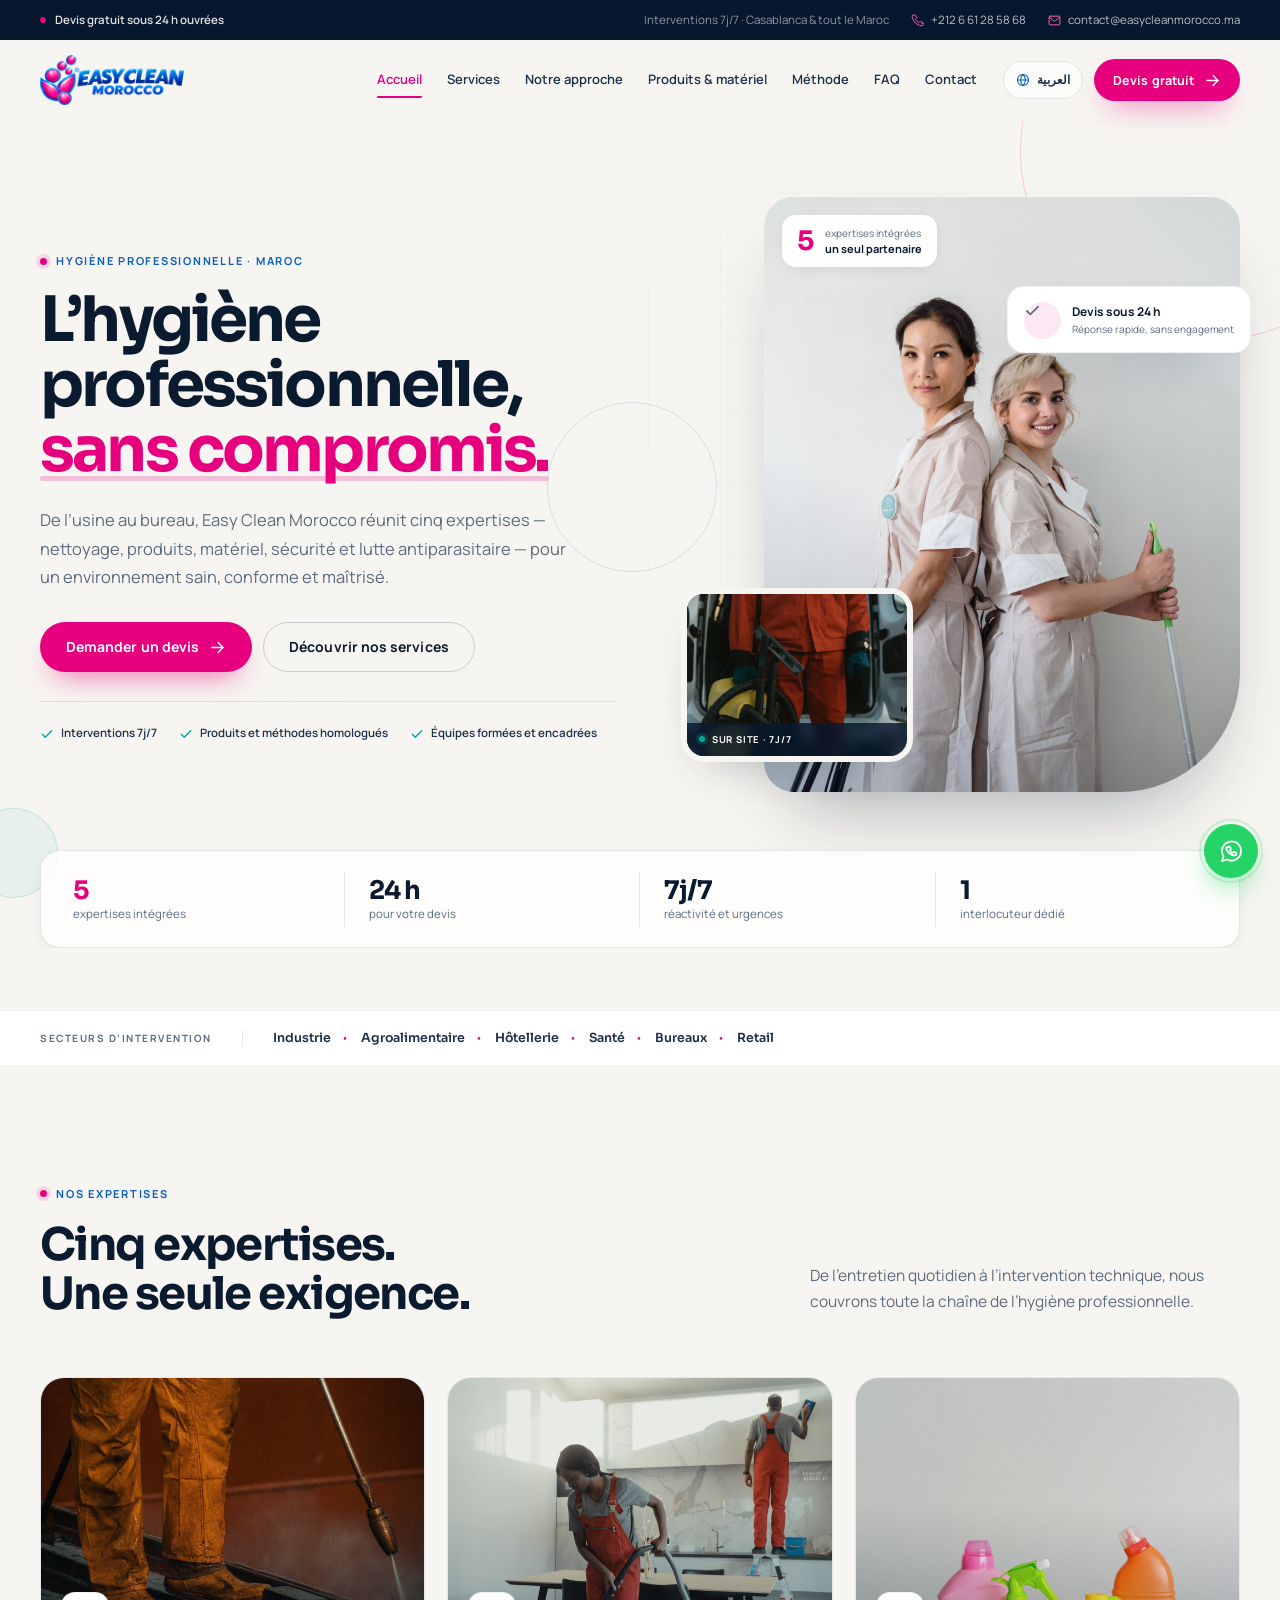
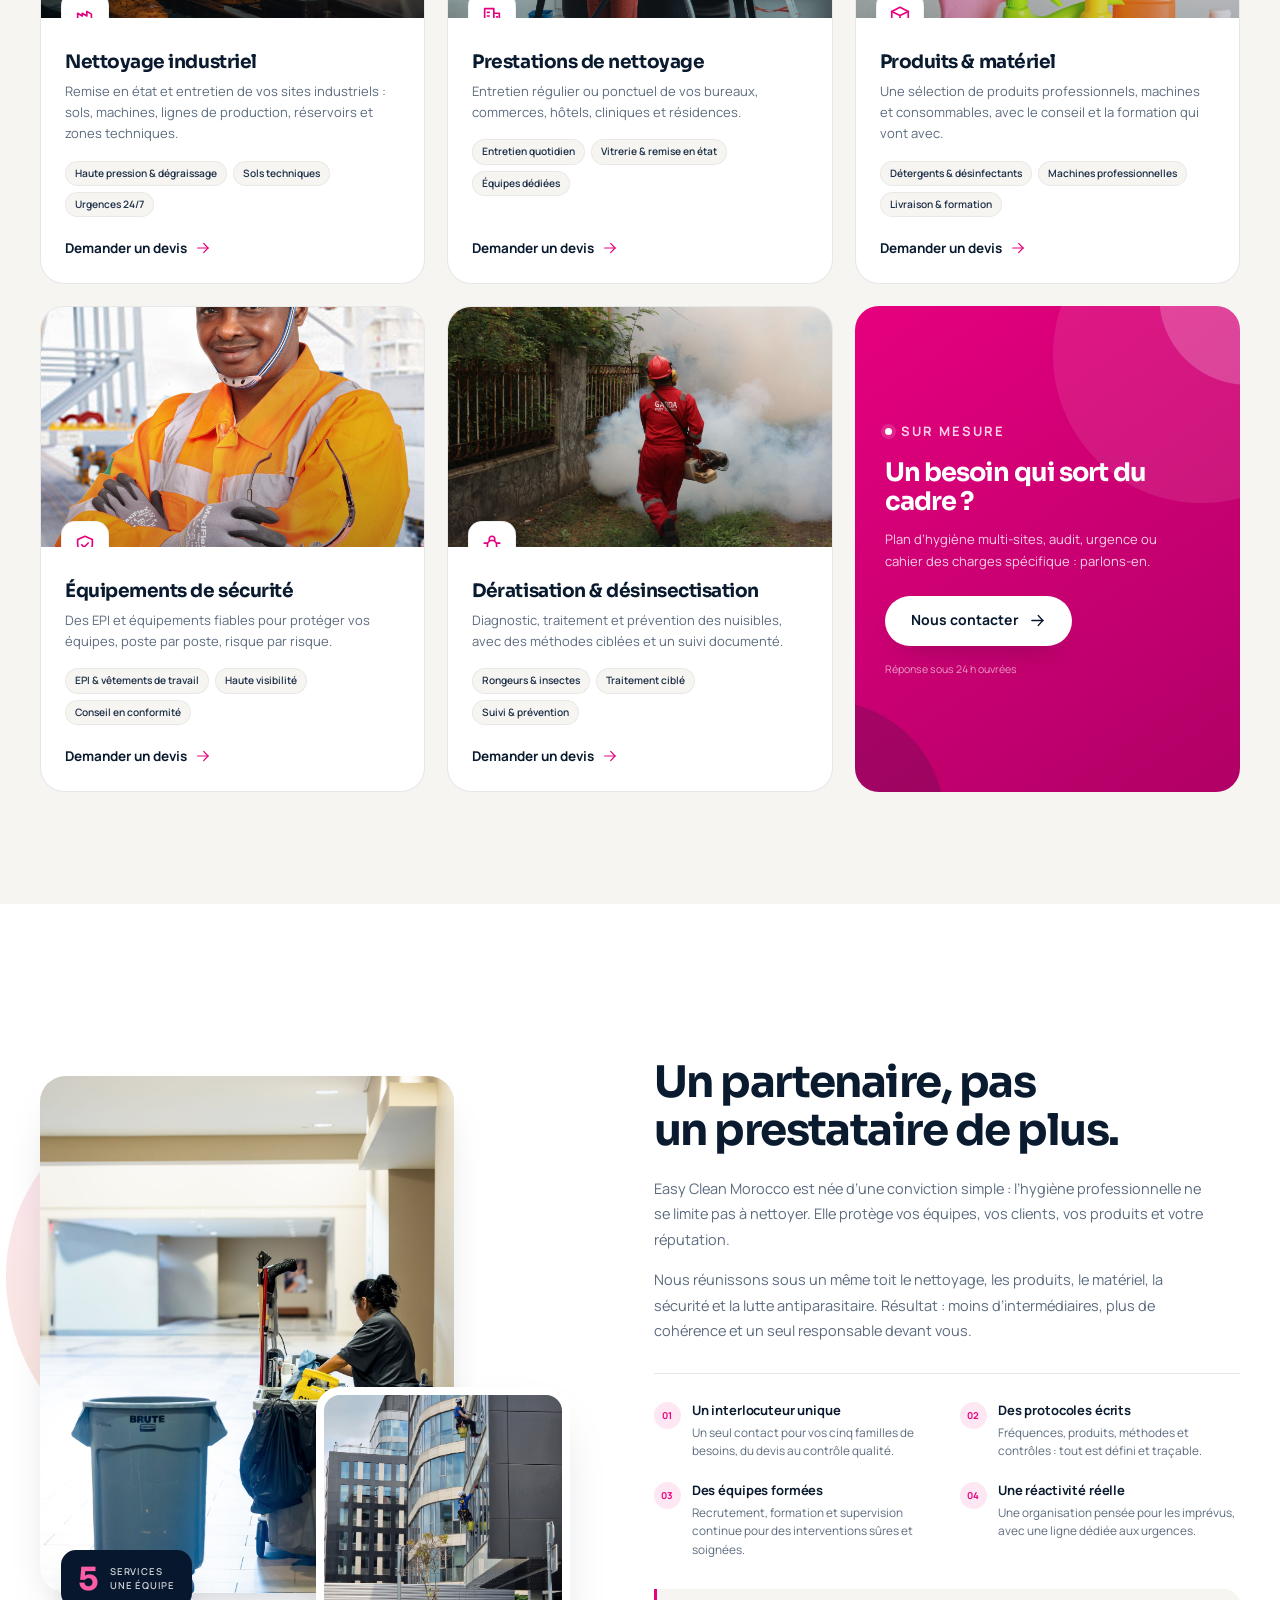
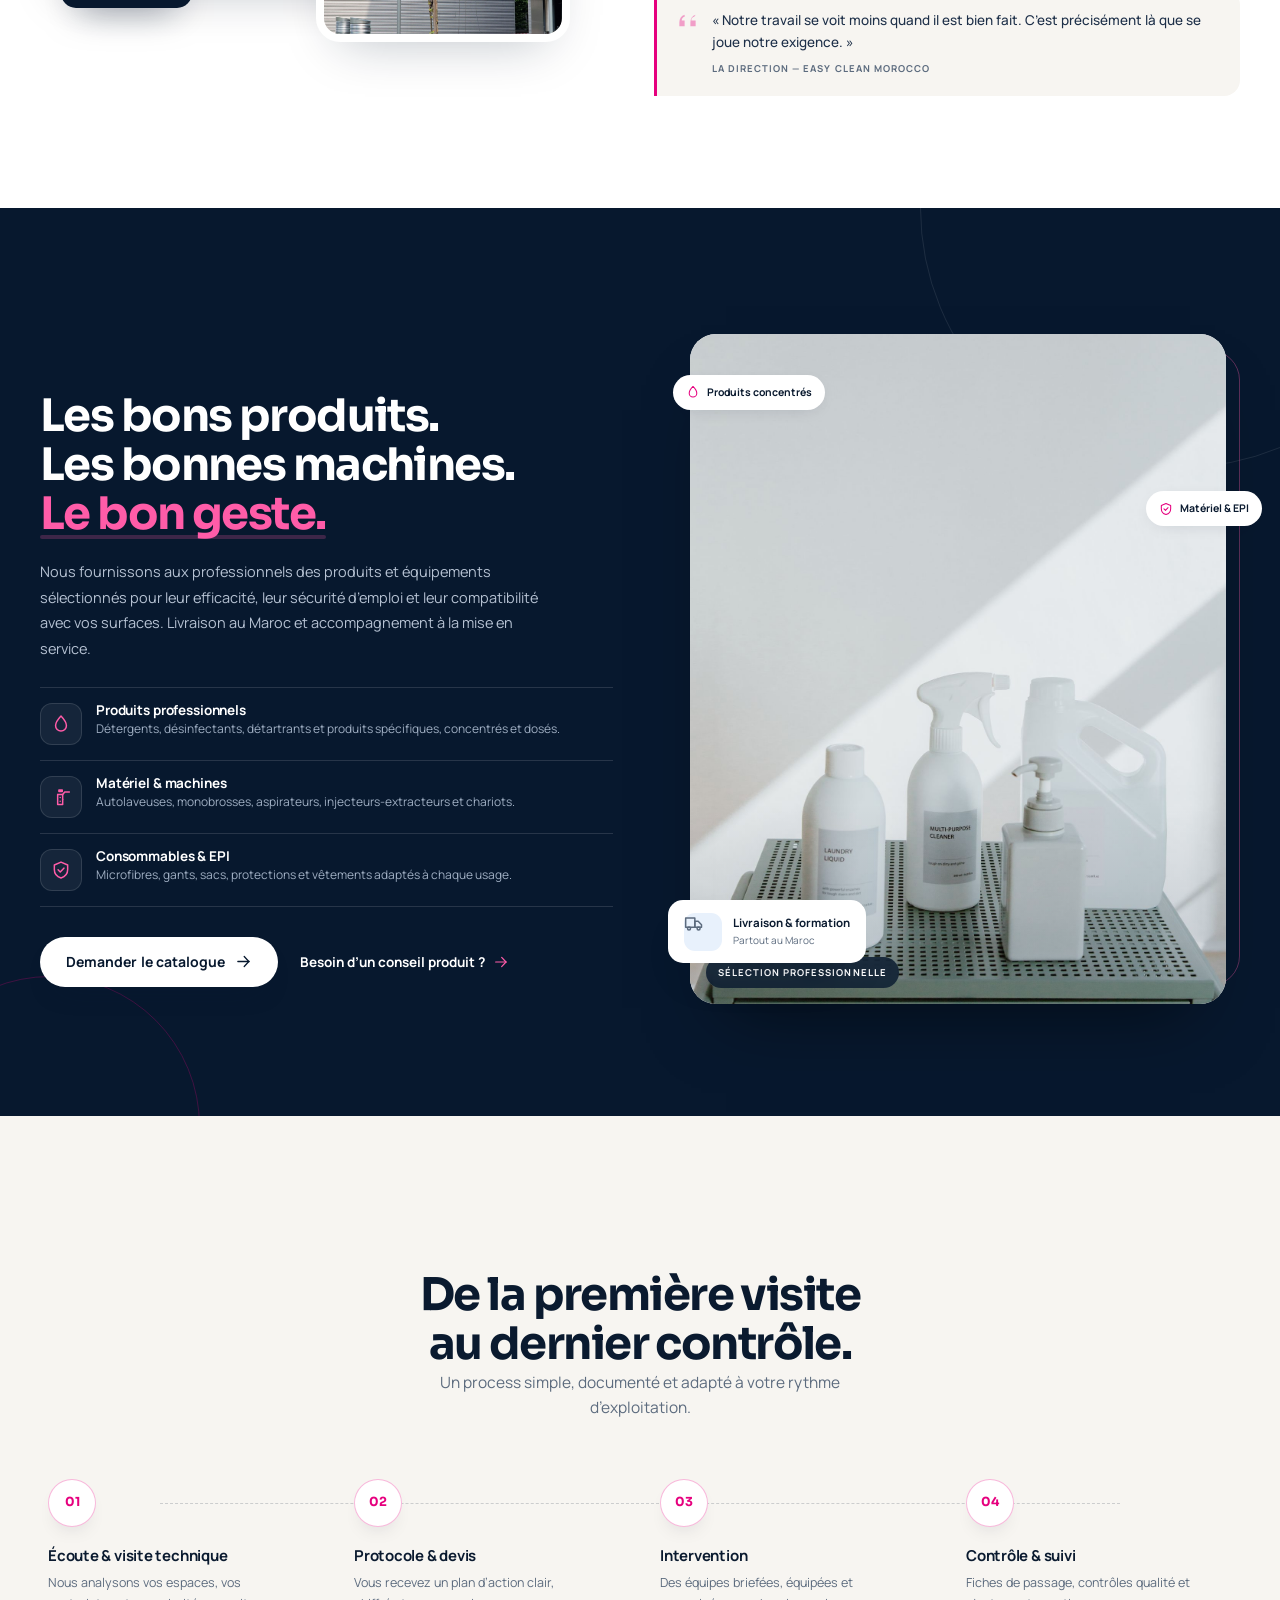
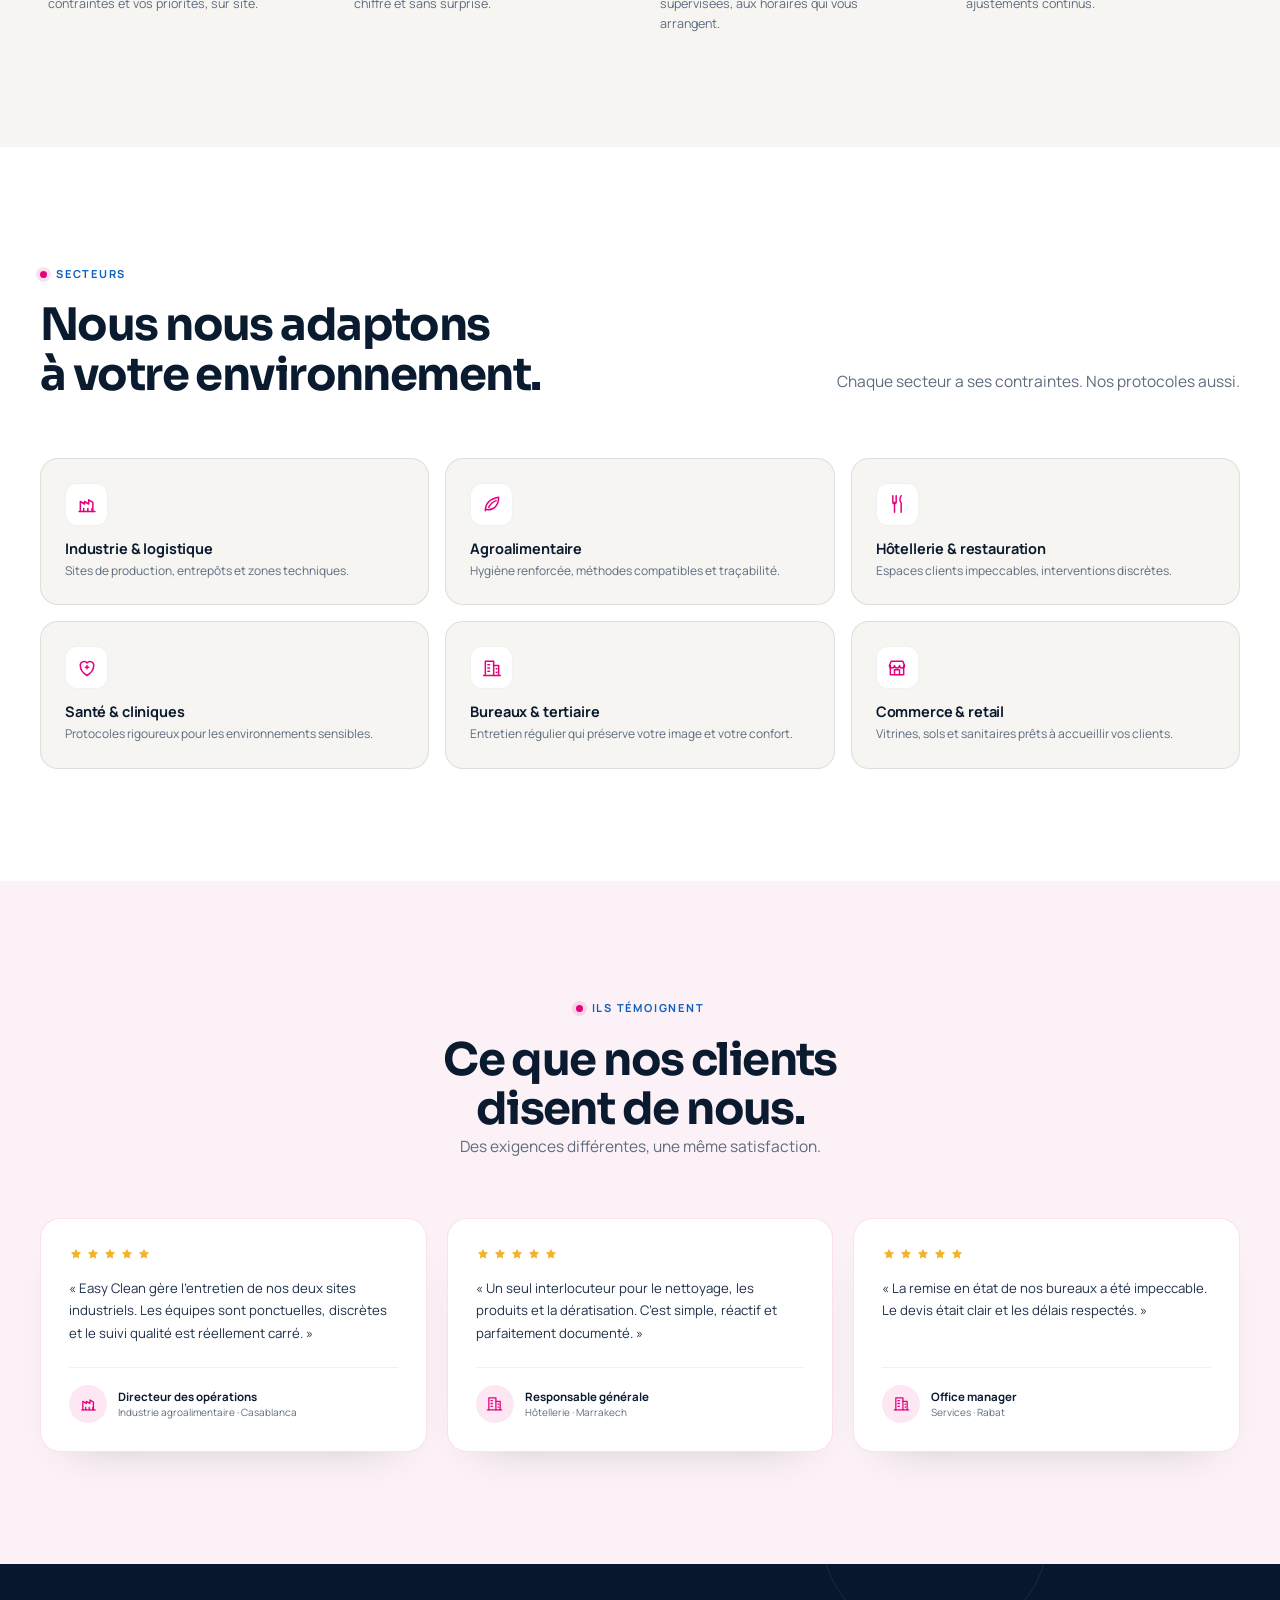
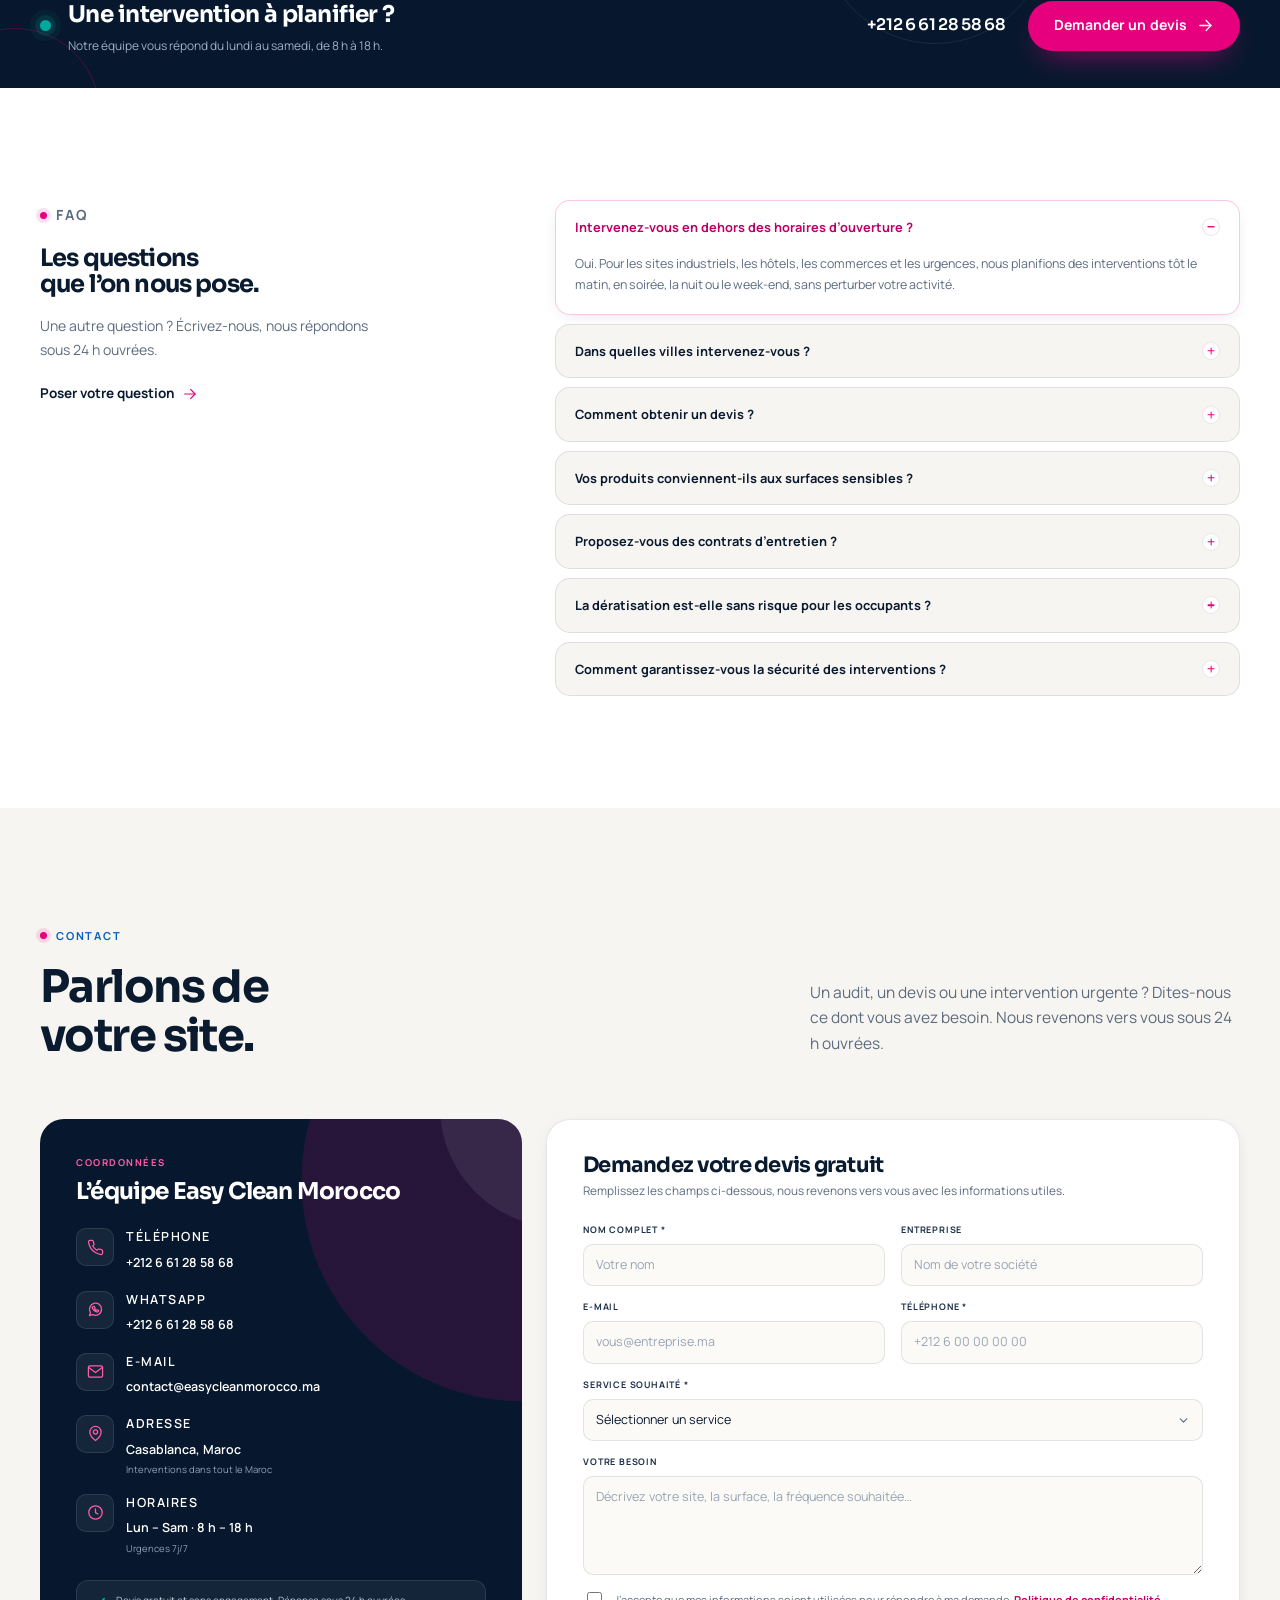
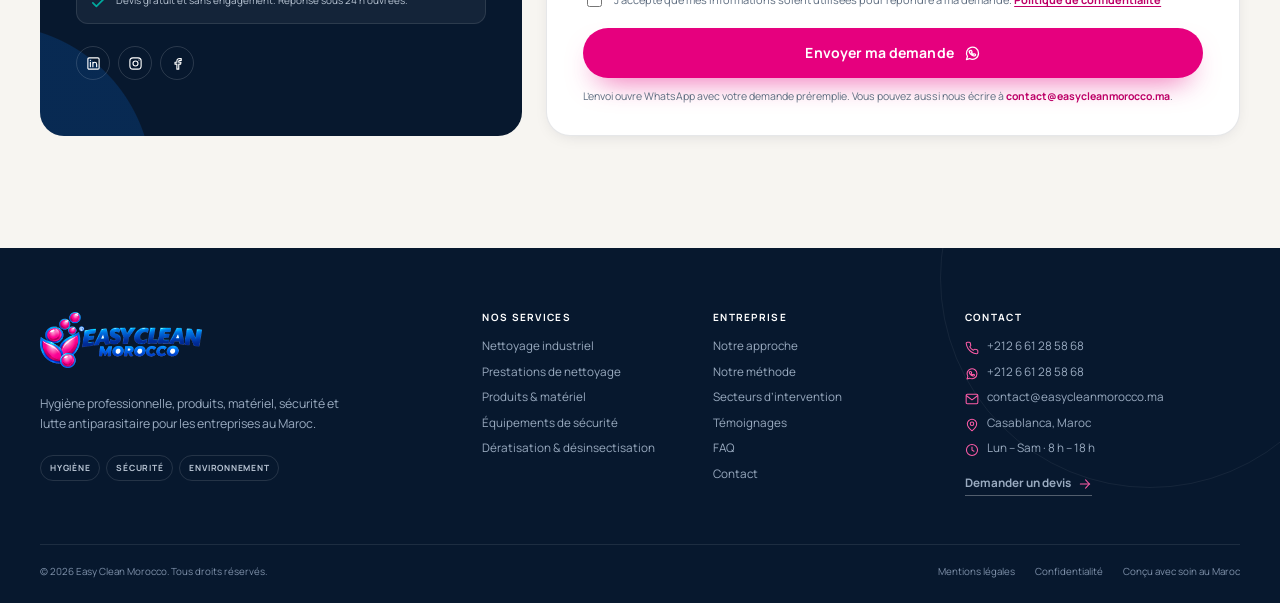
==== commit 69c798fa: "Contact: numéro de téléphone réel +212 661 285 868 (liens tel: et JSON-LD)" ====
--- a/index.html
+++ b/index.html
@@ -33,7 +33,7 @@
   "name": "Easy Clean Morocco",
   "description": "Entreprise d'hygiène professionnelle au Maroc : nettoyage industriel, prestations de nettoyage, produits et matériel, équipements de sécurité, dératisation et désinsectisation.",
   "url": "https://www.easycleanmorocco.ma/",
-  "telephone": "+212500000000",
+  "telephone": "+212661285868",
   "email": "contact@easycleanmorocco.ma",
   "contactPoint": {
     "@type": "ContactPoint",
@@ -152,7 +152,7 @@
     <p class="topbar__msg"><span class="dot"></span> <span data-ar="عرض سعر مجاني خلال 24 ساعة عمل">Devis gratuit sous 24 h ouvrées</span></p>
     <div class="topbar__links">
       <span class="topbar__area" data-ar="تدخلات طوال أيام الأسبوع · الدار البيضاء وكل المغرب">Interventions 7j/7 · Casablanca &amp; tout le Maroc</span>
-      <a href="tel:+212500000000"><svg class="ico"><use href="#i-phone"/></svg> <bdi dir="ltr">+212 5 00 00 00 00</bdi></a>
+      <a href="tel:+212661285868"><svg class="ico"><use href="#i-phone"/></svg> <bdi dir="ltr">+212 6 61 28 58 68</bdi></a>
       <a href="mailto:contact@easycleanmorocco.ma"><svg class="ico"><use href="#i-mail"/></svg> <bdi dir="ltr">contact@easycleanmorocco.ma</bdi></a>
     </div>
   </div>
@@ -202,7 +202,7 @@
     <a href="#contact" data-ar="اتصل بنا">Contact</a>
   </nav>
   <div class="mobile-nav__foot">
-    <a href="tel:+212500000000" class="mobile-nav__phone"><bdi dir="ltr">+212 5 00 00 00 00</bdi></a>
+    <a href="tel:+212661285868" class="mobile-nav__phone"><bdi dir="ltr">+212 6 61 28 58 68</bdi></a>
     <a href="mailto:contact@easycleanmorocco.ma" class="mobile-nav__mail">contact@easycleanmorocco.ma</a>
     <a href="#contact" class="btn btn--pink" data-ar="Demander un devis">Demander un devis</a>
   </div>
@@ -688,7 +688,7 @@
       </div>
     </div>
     <div class="mini-cta__actions">
-      <a href="tel:+212500000000" class="mini-cta__phone"><bdi dir="ltr">+212 5 00 00 00 00</bdi></a>
+      <a href="tel:+212661285868" class="mini-cta__phone"><bdi dir="ltr">+212 6 61 28 58 68</bdi></a>
       <a href="#contact" class="btn btn--pink">
         <span data-ar="اطلب عرض سعر">Demander un devis</span>
         <svg class="ico ico--arrow" aria-hidden="true"><use href="#i-arrow"/></svg>
@@ -786,7 +786,7 @@
             <span class="contact-list__icon"><svg class="ico" aria-hidden="true"><use href="#i-phone"/></svg></span>
             <div>
               <span class="contact-list__label" data-ar="الهاتف">Téléphone</span>
-              <a href="tel:+212500000000"><bdi dir="ltr">+212 5 00 00 00 00</bdi></a>
+              <a href="tel:+212661285868"><bdi dir="ltr">+212 6 61 28 58 68</bdi></a>
             </div>
           </li>
           <li>
@@ -939,7 +939,7 @@
       <div class="footer__col footer__contact">
         <h3 data-ar="اتصال">Contact</h3>
         <ul class="footer__contact-list">
-          <li><svg class="ico" aria-hidden="true"><use href="#i-phone"/></svg><a href="tel:+212500000000"><bdi dir="ltr">+212 5 00 00 00 00</bdi></a></li>
+          <li><svg class="ico" aria-hidden="true"><use href="#i-phone"/></svg><a href="tel:+212661285868"><bdi dir="ltr">+212 6 61 28 58 68</bdi></a></li>
           <li><svg class="ico" aria-hidden="true"><use href="#i-whatsapp"/></svg><a href="https://wa.me/212661285868" target="_blank" rel="noopener"><bdi dir="ltr">+212 6 61 28 58 68</bdi></a></li>
           <li><svg class="ico" aria-hidden="true"><use href="#i-mail"/></svg><a href="mailto:contact@easycleanmorocco.ma"><bdi dir="ltr">contact@easycleanmorocco.ma</bdi></a></li>
           <li><svg class="ico" aria-hidden="true"><use href="#i-pin"/></svg><span data-ar="الدار البيضاء، المغرب">Casablanca, Maroc</span></li>
